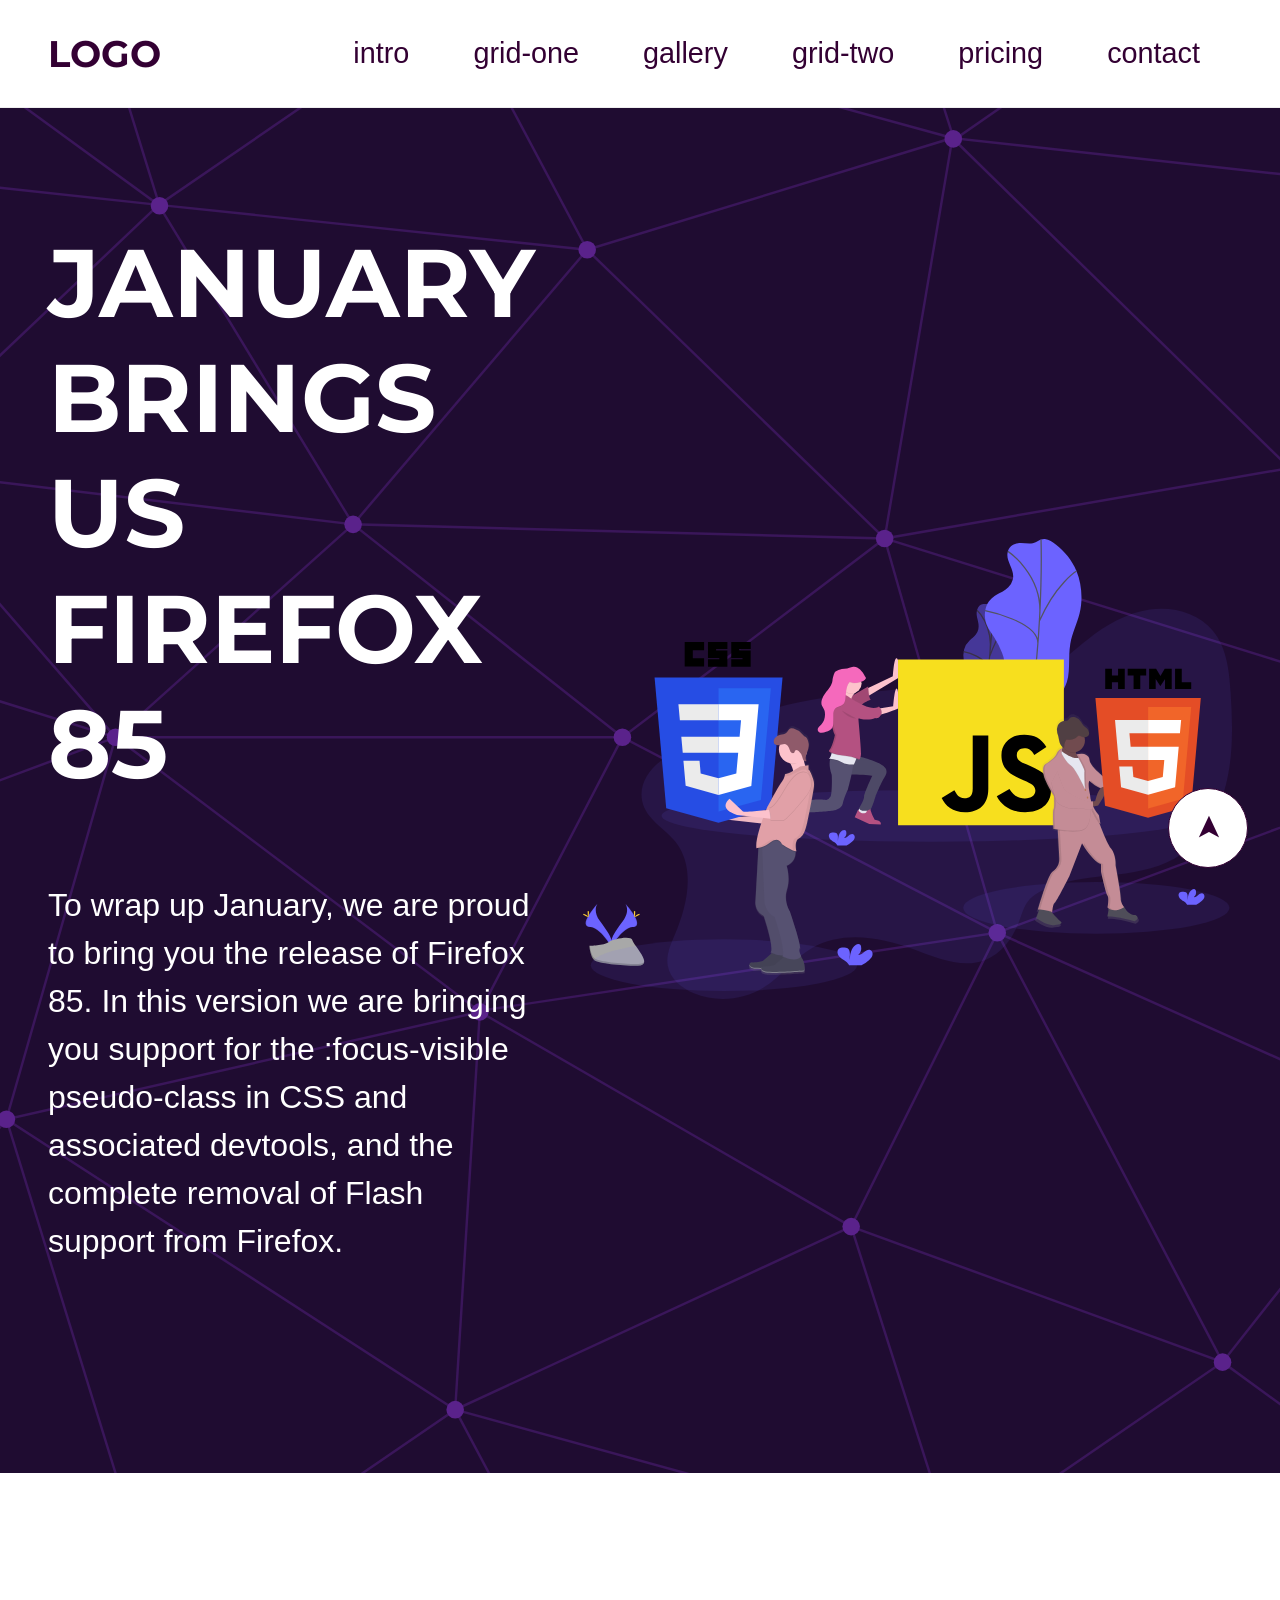
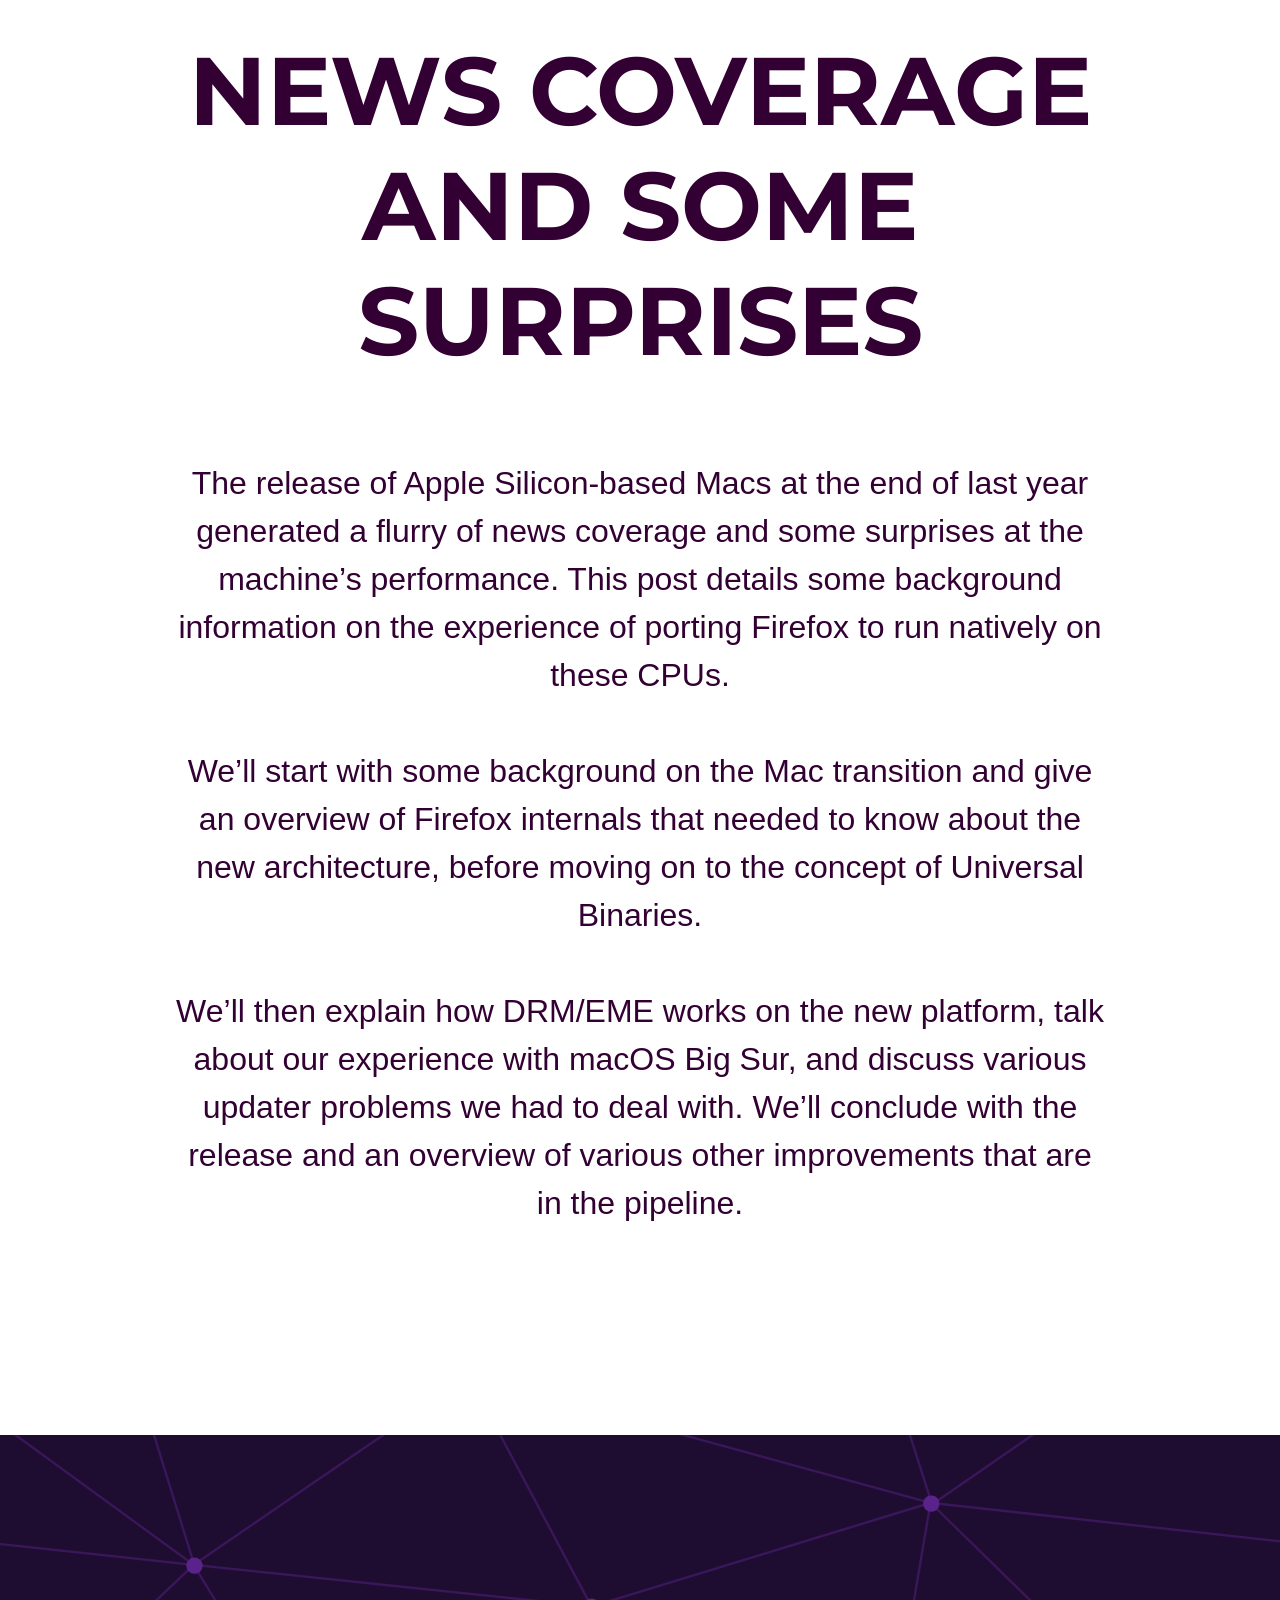
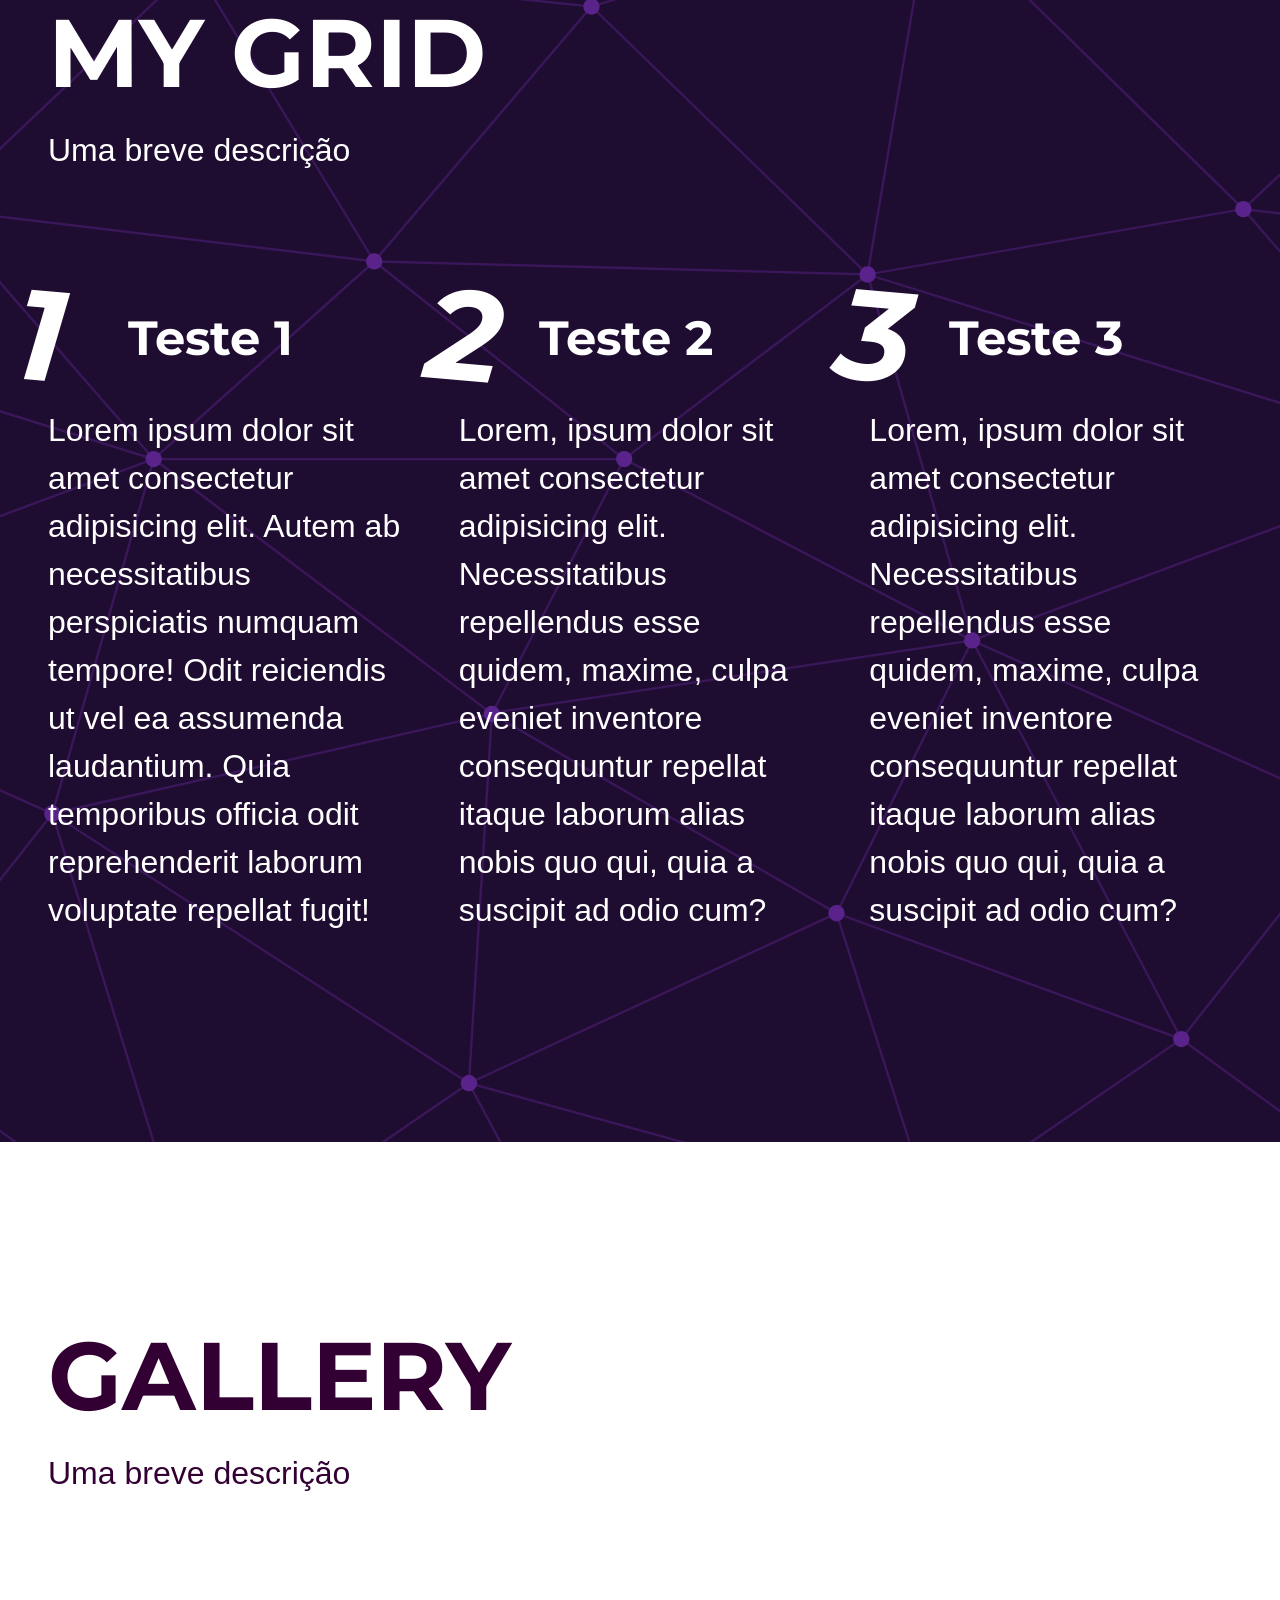
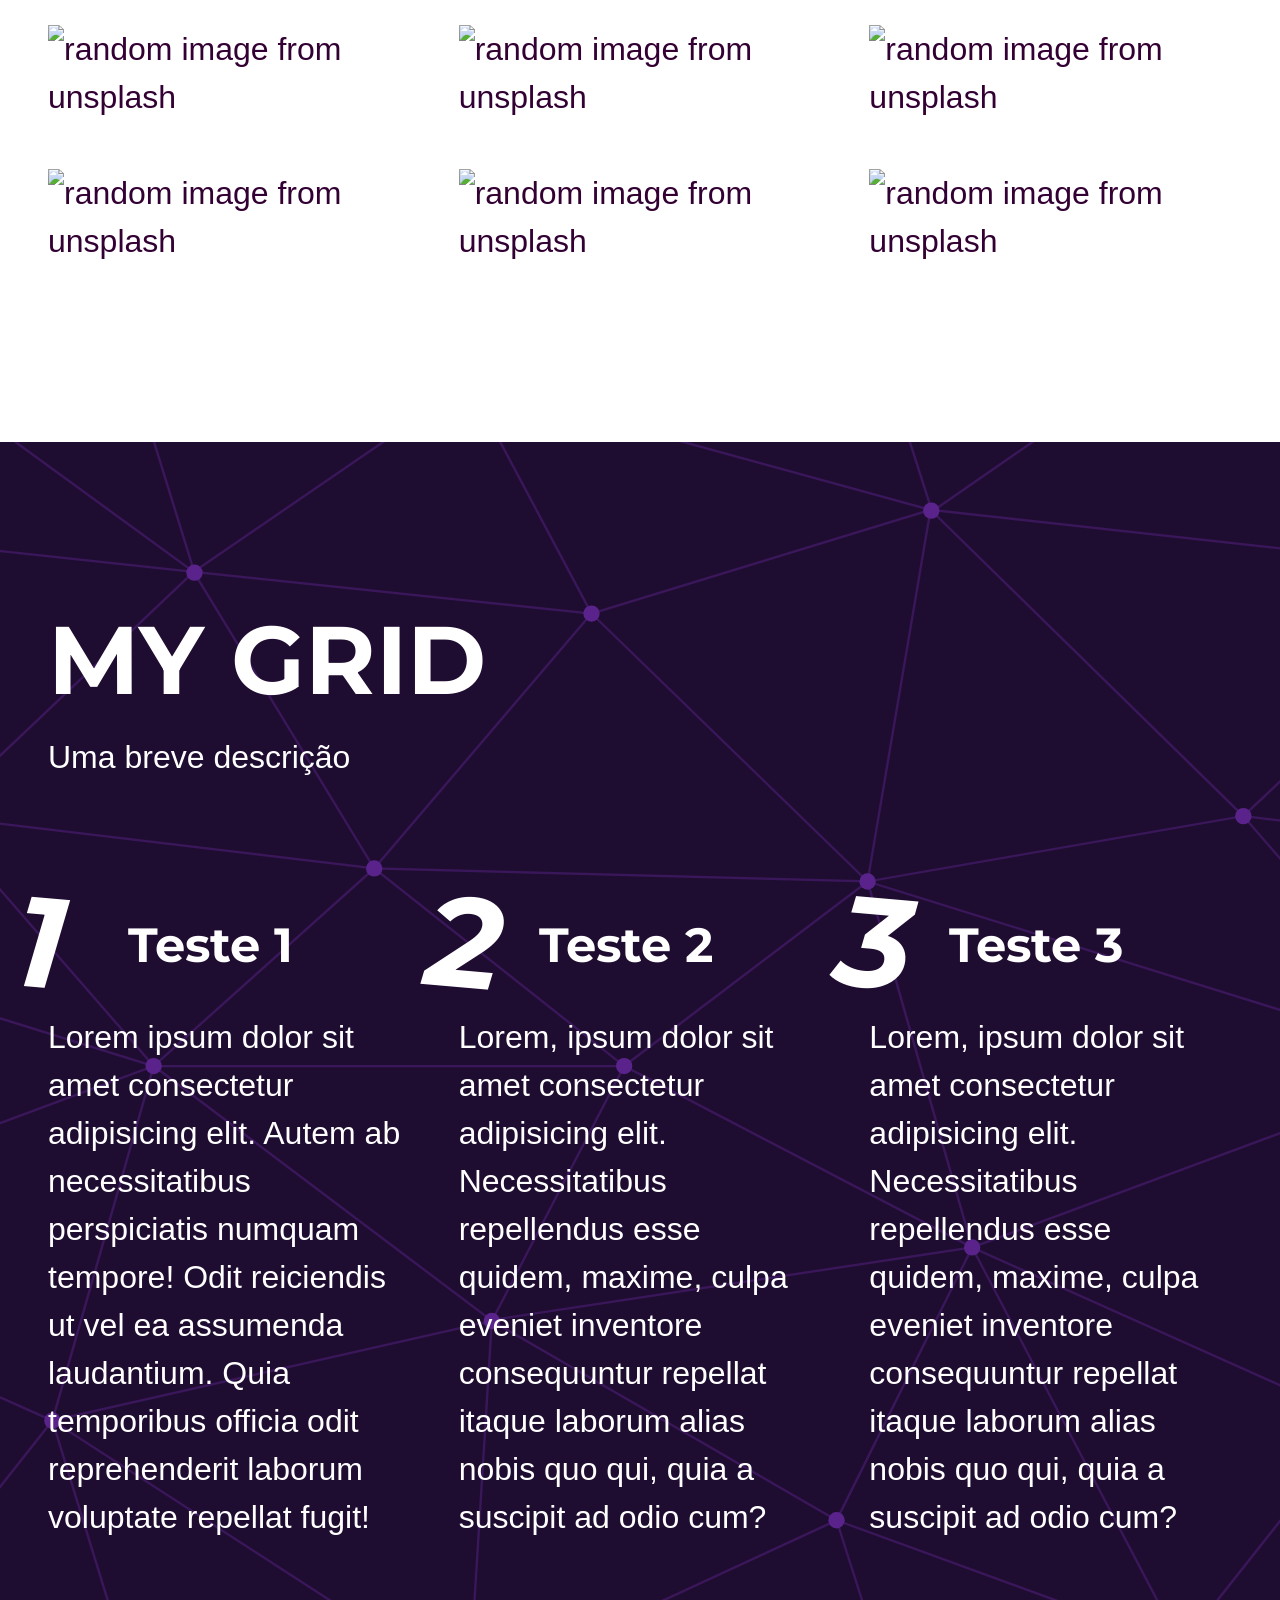
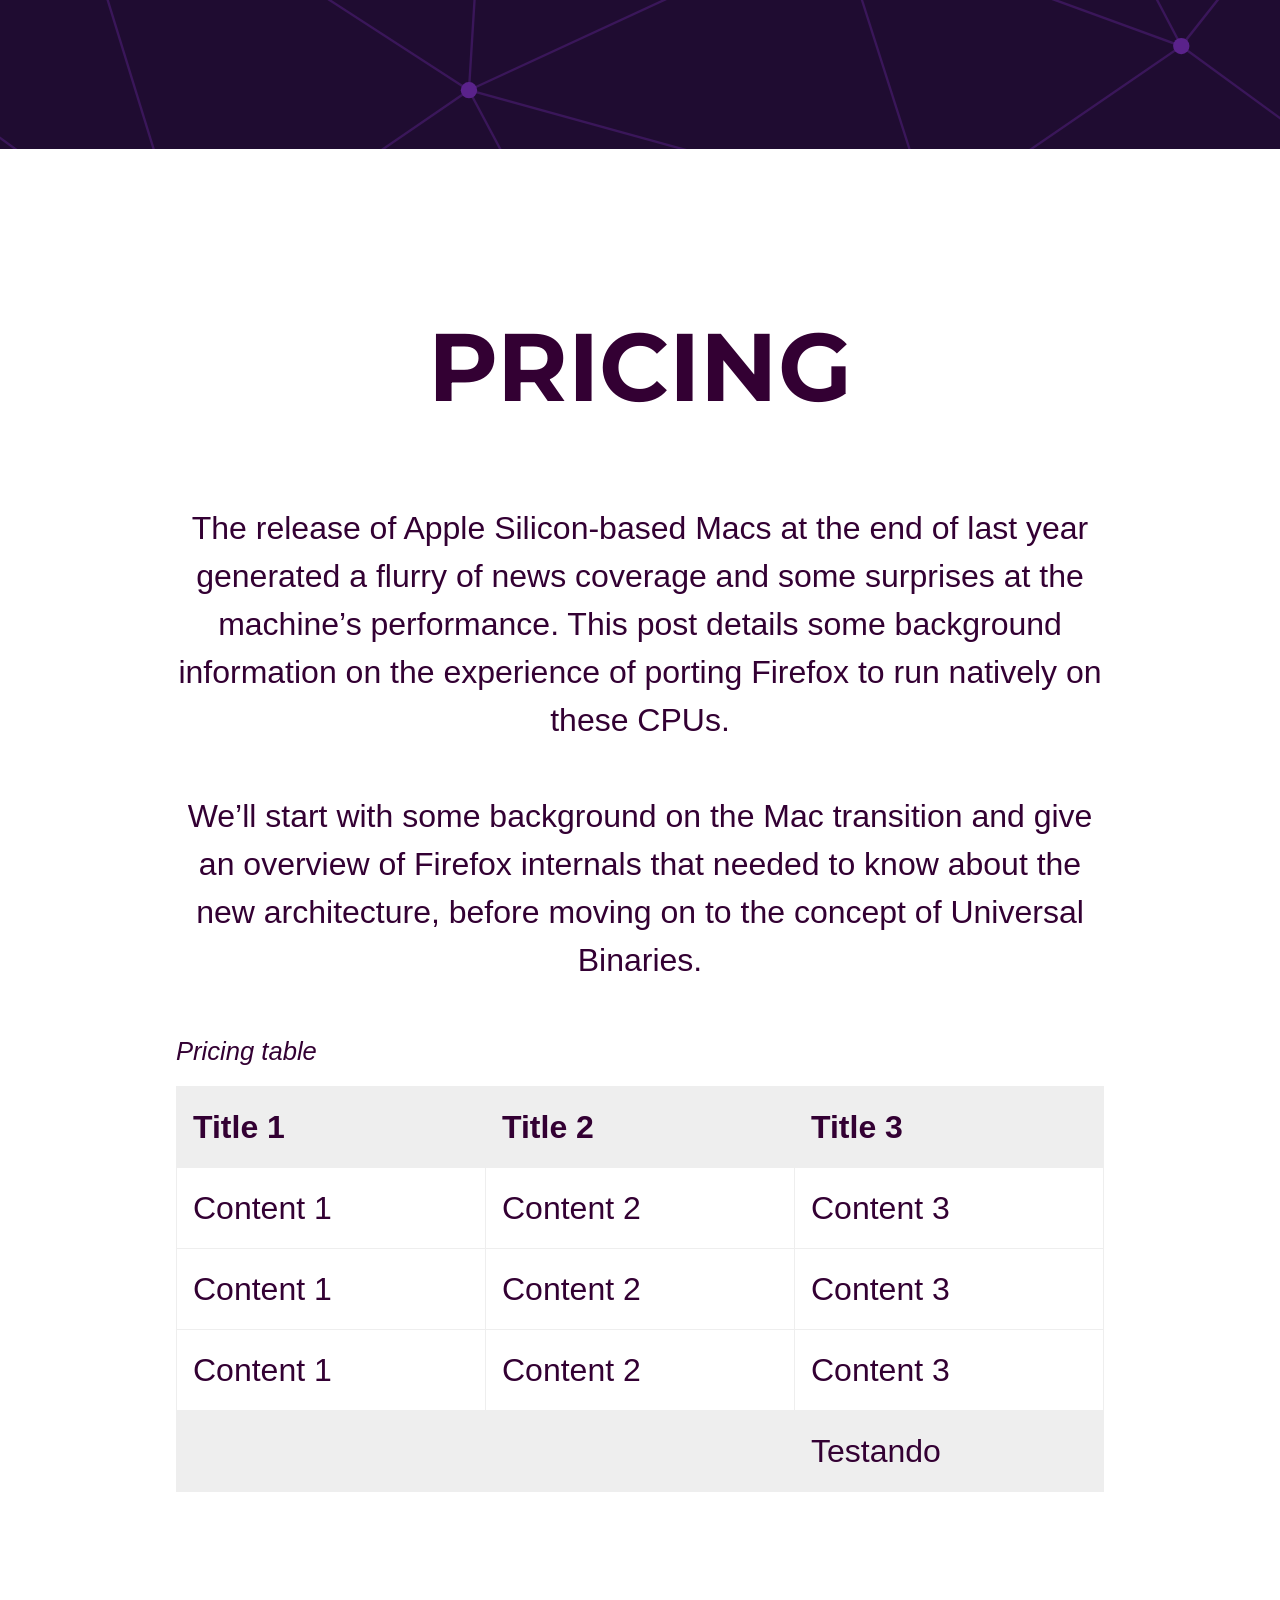
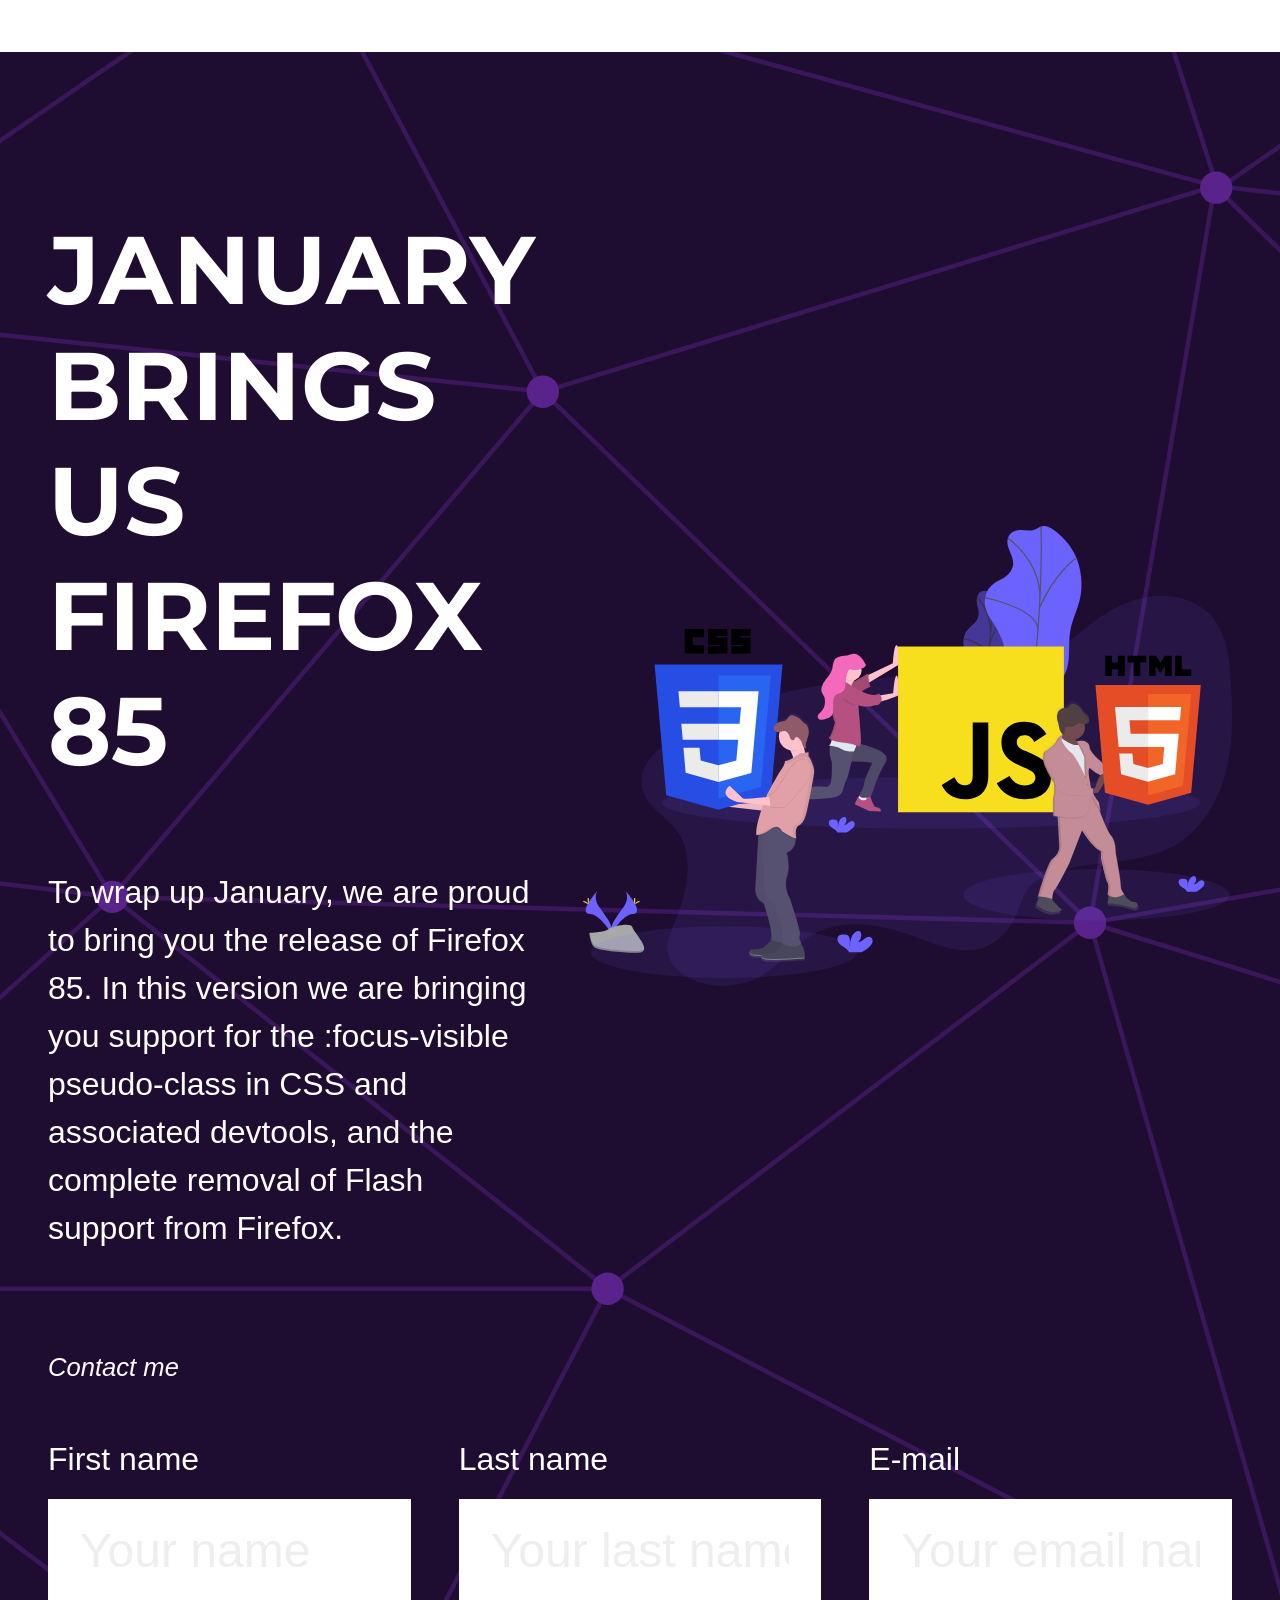
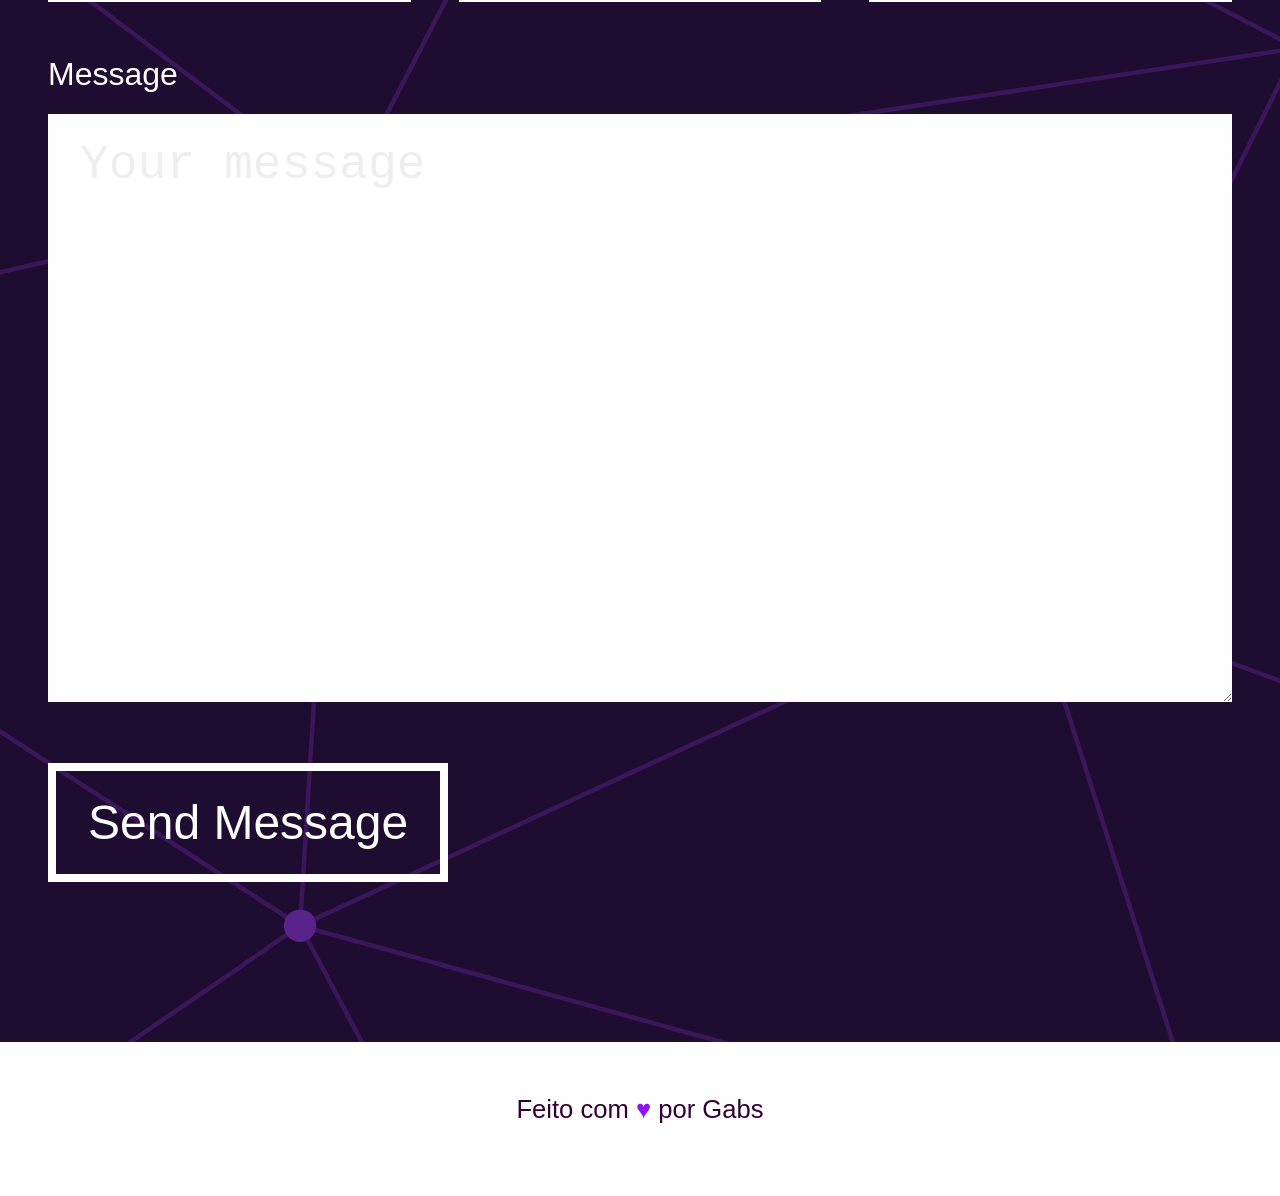
==== index.html @ 90cb5a92 "More one commit Teste para arrumar a organização" ====
<!DOCTYPE html>
<html lang="pt-BR">

<head>
    <meta charset="UTF-8">
    <meta name="viewport" content="width=device-width, initial-scale=1.0">
    <title>Landing Page</title>
    <link rel="preconnect" href="https://fonts.googleapis.com">
    <link rel="preconnect" href="https://fonts.gstatic.com" crossorigin>
    <link href="https://fonts.googleapis.com/css2?family=Montserrat:ital,wght@0,100;0,900;1,100;1,700&display=swap" rel="stylesheet">
    <link rel="stylesheet" href="./assets/css/variables.css">
    <link rel="stylesheet" href="./assets/css/elements.css">
    <link rel="stylesheet" href="./assets/css/classes.css">
    <link rel="stylesheet" href="./assets/css/menu.css">
    <link rel="stylesheet" href="./assets/css/style.css"> 
</head>

<body>

  <input id="close-menu" class="close-menu" type="checkbox" aria-label="Close menu" role="button">
  <label class="close-menu-label" for="close-menu" title="close menu"></label>
  <aside class="menu white-bg">
      <div class="main-content menu-content">
          <h1 onclick="getElementById('close-menu').checked = false">
              <a href="#home">LOGO</a>
          </h1>
          
          <nav>
              <ul onclick="getElementById('close-menu').checked = false">
                  <li><a href="#intro">intro</a></li>
                  <li><a href="#grid-one">grid-one</a></li>
                  <li><a href="#gallery">gallery</a></li>
                  <li><a href="#grid-two">grid-two</a></li>
                  <li><a href="#pricing">pricing</a></li>
                  <li><a href="#contact">contact</a></li>
              </ul>
          </nav>
      </div>
  </aside>

  <div class="menu-spacing"></div>

  <section id="home" class="intro main-bg section">
      <div class="main-content intro-content">
        <div class="intro-text-content">
          <h2>January brings us Firefox 85</h2>
          <p>To wrap up January, we are proud to bring you the release of Firefox 85. In this version we are bringing you
            support for the :focus-visible pseudo-class in CSS and associated devtools, and the complete removal of Flash
            support from Firefox.</p>
        </div>
        <div class="intro-img">
          <img src="assets/imgs/javascript.svg" alt="Logo de HTML, CSS e JS.">
        </div>
      </div>
    </section>
  

  <section id="intro" class="white-bg section">
    <div class="main-content top3-content">
      <h2>news coverage and some
        surprises</h2>
      <p>The release of Apple Silicon-based Macs at the end of last year generated a flurry of news coverage and some surprises at the machine’s performance. This post details some background information on the experience of porting Firefox to run natively on these CPUs.</p>
      <p>We’ll start with some background on the Mac transition and give an overview of Firefox internals that needed to know about the new architecture, before moving on to the concept of Universal Binaries.</p>
      <p>We’ll then explain how DRM/EME works on the new platform, talk about our experience with macOS Big Sur, and discuss various updater problems we had to deal with. We’ll conclude with the release and an overview of various other improvements that are in the pipeline.</p>
    </div>
  </section>

  <section id="grid-one" class="grid-one main-bg section">
      <div class="main-content grid-one-content">
        <h2 class="grid-main-heading">My Grid</h2>
        <p class="grid-description">Uma breve descrição</p>

        <div class="grid">
          <article>
            <h3>Teste 1</h3>
            <p>Lorem ipsum dolor sit amet consectetur adipisicing elit. Autem ab necessitatibus perspiciatis numquam tempore! Odit reiciendis ut vel ea assumenda laudantium. Quia temporibus officia odit reprehenderit laborum voluptate repellat fugit!</p>
          </article>
          <article>
            <h3>Teste 2</h3>
            <p>Lorem, ipsum dolor sit amet consectetur adipisicing elit. Necessitatibus repellendus esse quidem, maxime, culpa eveniet inventore consequuntur repellat itaque laborum alias nobis quo qui, quia a suscipit ad odio cum?</p>
          </article>
          <article>
            <h3>Teste 3</h3>
            <p>Lorem, ipsum dolor sit amet consectetur adipisicing elit. Necessitatibus repellendus esse quidem, maxime, culpa eveniet inventore consequuntur repellat itaque laborum alias nobis quo qui, quia a suscipit ad odio cum?</p>
          </article>
      </div>
    </div>
  </section>

  <section id="gallery" class="grid-one white-bg section">
    <div class="main-content grid-one-content">
      <h2 class="grid-main-heading">Gallery</h2>
      <p class="grid-description">Uma breve descrição</p>

      <div class="grid">
        <div class="gallery-img">
          <img src="https://picsum.photos/360/360?r=1" alt="random image from unsplash">
        </div>
        <div class="gallery-img">
          <img src="https://picsum.photos/360/360?r=2" alt="random image from unsplash">
        </div>
        <div class="gallery-img">
          <img src="https://picsum.photos/360/360?r=3" alt="random image from unsplash">
        </div>
        <div class="gallery-img">
          <img src="https://picsum.photos/360/360?r=4" alt="random image from unsplash">
        </div>
        <div class="gallery-img">
          <img src="https://picsum.photos/360/360?r=5" alt="random image from unsplash">
        </div>
        <div class="gallery-img">
          <img src="https://picsum.photos/360/360?r=6" alt="random image from unsplash">
        </div>
      </div>
    </div>
  </section>

  <section id="grid-two" class="grid-one main-bg section">
    <div class="main-content grid-one-content">
      <h2 class="grid-main-heading">My Grid</h2>
      <p class="grid-description">Uma breve descrição</p>

      <div class="grid">
        <article>
          <h3>Teste 1</h3>
          <p>Lorem ipsum dolor sit amet consectetur adipisicing elit. Autem ab necessitatibus perspiciatis numquam tempore! Odit reiciendis ut vel ea assumenda laudantium. Quia temporibus officia odit reprehenderit laborum voluptate repellat fugit!</p>
        </article>
        <article>
          <h3>Teste 2</h3>
          <p>Lorem, ipsum dolor sit amet consectetur adipisicing elit. Necessitatibus repellendus esse quidem, maxime, culpa eveniet inventore consequuntur repellat itaque laborum alias nobis quo qui, quia a suscipit ad odio cum?</p>
        </article>
        <article>
          <h3>Teste 3</h3>
          <p>Lorem, ipsum dolor sit amet consectetur adipisicing elit. Necessitatibus repellendus esse quidem, maxime, culpa eveniet inventore consequuntur repellat itaque laborum alias nobis quo qui, quia a suscipit ad odio cum?</p>
        </article>
      </div>
    </div>
  </section>

  <section id="pricing" class="white-bg section">
    <div class="main-content top3-content">
      <h2>Pricing</h2>
      <p>The release of Apple Silicon-based Macs at the end of last year generated a flurry of news coverage and some surprises at the machine’s performance. This post details some background information on the experience of porting Firefox to run natively on these CPUs.</p>
      <p>We’ll start with some background on the Mac transition and give an overview of Firefox internals that needed to know about the new architecture, before moving on to the concept of Universal Binaries.</p>

      <table class="responsive-table">
        <caption>Pricing table</caption>

        <thead>
          <th>Title 1</th>
          <th>Title 2</th>
          <th>Title 3</th>
        </thead>

        <tbody>
          <tr>
            <td>Content 1</td>
            <td>Content 2</td>
            <td>Content 3</td>
          </tr>
          <tr>
            <td>Content 1</td>
            <td>Content 2</td>
            <td>Content 3</td>
          </tr>
          <tr>
            <td>Content 1</td>
            <td>Content 2</td>
            <td>Content 3</td>
          </tr>
        </tbody>

        <tfoot>
          <tr>
            <td></td>
            <td></td>
            <td>Testando</td>
          </tr>
        </tfoot>
      </table>
    </div>
  </section>

  <section id="contact" class="intro main-bg section">
    <div class="main-content intro-content">
      <div class="intro-text-content">
        <h2>January brings us Firefox 85</h2>
        <p>To wrap up January, we are proud to bring you the release of Firefox 85. In this version we are bringing you
          support for the :focus-visible pseudo-class in CSS and associated devtools, and the complete removal of Flash
          support from Firefox.</p>
      </div>
      <div class="intro-img">
        <img src="assets/imgs/javascript.svg" alt="Logo de HTML, CSS e JS.">
      </div>

      <div class="contact-form">
        <fieldset class="form-grid">
          <legend>Contact me</legend>

          <div class="form-group">
            <label for="first-name">First name</label>
            <input type="text" name="first-name" id="first-name" placeholder="Your name">
          </div>

          <div class="form-group">
            <label for="last-name">Last name</label>
            <input type="text" name="last-name" id="last-name" placeholder="Your last name">
          </div>

          <div class="form-group">
            <label for="email">E-mail</label>
            <input type="email" name="email" id="email" placeholder="Your email name">
          </div>

          <div class="form-group full-width">
            <label for="message">Message</label>
            <textarea name="message" id="message" cols="30" rows="10" placeholder="Your message"></textarea>
          </div>

          <div class="form-group full-width">
            <button type="submit">Send Message</button>
          </div>

        </fieldset>
      </div>
    </div>
  </section>

  <footer id="footer" class="footer white-bg">
    <p><a rel="nofollow" target="_blank" href="https://github.com/GabsDsgn/Projeto-Landing-Page-UCB-Udemy"> Feito com <span class="heart">♥</span> por Gabs</a></p>
  </footer>

  <a class="back-to-top" href="#">➤</a>

</body>

</html>
---- assets/css/variables.css ----
:root {
    --primary-color: #330033;
    --secondary-color: #8c14fc;
    --white-color: #FFF;
    --light-gray-color: #eeeeee;
    --gap: 3rem;
}
---- assets/css/elements.css ----
* {
    margin: 0;
    padding: 0;
    box-sizing: border-box;
}

html {
    font-size: 62,5%;
    scroll-behavior: smooth;
}

body {
    font-family: 'Open Sans', sans-serif;
    font-size: 2rem;
    color: var(--primary-color);
    line-height: 1.5;
}

h1, h2, h3, h4, h5, h6 {
    font-family: 'Montserrat', sans-serif;
}

h1 {
    font-size: 6rem;
    text-transform: uppercase;
}

h2 {
    font-size: 6rem;
    margin-bottom: 5rem;
    text-transform: uppercase;
    line-height: 1.2;
}

h3 {
    font-size: 5rem;
}

h4 {
    font-size: 4.5rem;
}

h5 {
    font-size: 4rem;
}

h6 {
    font-size: 3.5rem;
}

a {
    text-decoration: none;
}

p {
    margin-bottom: 3rem;
}

.responsive-table {
    overflow: hidden;
    overflow-x: auto;
}

table {
    min-width: 360px;
    width: 100%;
    border-collapse: collapse;
}

table caption {
    font-style: italic;
    font-size: 1.6rem;
    text-align: left;
    margin-bottom: 1rem;
}

table td, table th {
    white-space: nowrap;
    padding: 1rem;
    text-align: left;
    border: 0.1rem solid var(--light-gray-color);
}

tfoot td, table th {
    background: var(--light-gray-color);
}
---- assets/css/classes.css ----
.main-bg {
    background-image: url('../imgs/main-bg.svg');
    background-size: cover;
    background-position: center center;
    color: var(--white-color);
}

.white-bg {
    background-color: var(--white-color);
    color: var(--primary-color);
}

.main-content {
    max-width: 120rem;
    margin: 0 auto;
    padding: 10rem var(--gap);
}

.section {
    min-height: 100vh;
}

.menu-spacing {
    height: 65px;
}

body .full-width {
    width: 100%;
    flex: 1 1 100%;
}
---- assets/css/menu.css ----
.menu {
    position: fixed;
    top: 0;
    left: 0;
    right: 0;
    width: 100%;
    z-index: 1;
    border-bottom: 0.1rem solid var(--light-gray-color);
}

.menu-content {
    display: flex;
    justify-content: space-between;
    align-items: center;
    padding-top: 0;
    padding-bottom: 0;
}

.menu h1 {
    font-size: 2.3rem;
    color: var(--primary-color);
}

.menu h1 a {
    color: inherit;
}

.menu ul {
    list-style: none;
    display: flex;
}

.menu ul li a {
    display: block;
    padding: 2rem;
    font-size: 1.8rem;
    color: var(--primary-color);
    position: relative;
}

.menu ul li a::after {
    content: '';
    position: absolute;
    bottom: 1rem;
    left: 50%;
    width: 0;
    height: 0.2rem;
    background: var(--secondary-color);
    transition: all 300ms ease-in-out;
}

.menu ul li a:hover::after {
    width: 50%;
    left: 25%;
}
---- assets/css/style.css ----
.intro-content {
  position: relative;
  /* top: -8rem; */
  display: grid;
  grid-template-columns: 1fr 1.5fr;
  gap: var(--gap);
  min-height: 100vh;
}

.intro-text-content, .intro-img {
  display: flex;
  flex-flow: column wrap;
  justify-content: center;
}

.intro-img img,
.intro-img svg {
  max-width: 100%;
  height: auto;
}

.top3-content {
  max-width: 64rem;
  display: flex;
  /* flex-flow: column wrap; */
  flex-direction: column;
  flex-wrap: nowrap;
  justify-content: center;
  min-height: 100vh;
  text-align: center;
}

.grid-one-content {
  display: flex;
  flex-flow: column wrap;
  justify-content: center;
  min-height: 100vh;
}

.grid-main-heading {
  margin-bottom: 1rem;
}

.grid-description {
  padding-bottom: 5rem;
}

.grid {
  display: grid;
  grid-template-columns: repeat(3, 1fr);
  gap: var(--gap);
  counter-reset: grid-counter;
}

.grid h3 {
  font-size: 3rem;
  position: relative;
  padding-left: 5rem;
  padding-bottom: 2rem;
}

.grid h3::before {
  counter-increment: grid-counter;
  content: counter(grid-counter);
  position: absolute;
  font-size: 8rem;
  font-style: italic;
  top: -4rem;
  left: -2rem;
  transform: rotate(5deg);
}

.gallery-img {
  width: 100%;
  max-width: 36rem;
  max-height: 36rem;
  overflow: hidden;
}

.gallery-img img {
  transition: all 300ms ease-in-out;
}

.gallery-img img:hover{
  transform: translate(-3%, 3%) scale(1.2) rotate(5deg);
}

.contact-form {
  grid-column: span 2;
}

.contact-form .form-grid {
  border: none;
  display: flex;
  flex-direction: row;
  flex-wrap: wrap;
  gap: var(--gap);
}

.form-grid legend {
  font-style: italic;
  font-size: 1.6rem;
  margin-bottom: 3rem;
}

.form-group {
  flex: 1 1 320px;
}

.form-group label {
  display: block;
  margin-bottom: 1rem;
}

.form-group input,
.form-group textarea {
  border: none;
  background: var(--white-color);
  padding: 1.5rem 2rem;
  width: 100%;
  font-size: 3rem;
  outline: none;
}

.form-group input:focus,
.form-group textarea:focus {
  box-shadow: 0px 0px 10px 2px var(--secondary-color);
}

.form-group button {
  border: 0.5rem solid var(--white-color);
  background: none;
  color: var(--white-color);
  padding: 1.5rem 2rem;
  font-size: 3rem;
  cursor: pointer;
  transition: all 300ms ease-in-out;
}

.form-group button:hover {
  background-color: var(--white-color);
  color: var(--primary-color);
}

.form-group ::placeholder{
  color: var(--light-gray-color);
}

.footer {
  text-align: center;
  font-size: 1.6rem;
}

.footer a {
  color: var(--primary-color);
}

.heart {
  color: var(--secondary-color);
}

.footer p {
  margin: 0;
  padding: 3rem;
}

.close-menu {
display: none;
}

.back-to-top {
  position: fixed;
  bottom: 2rem;
  right: 2rem;
  background: var(--white-color);
  width: 5rem;
  height: 5rem;
  display: flex;
  justify-content: center;
  align-items: center;
  border-radius: 50%;
  color: var(--primary-color);
  transform: rotate(-90deg);
  border: 0.1rem solid var(--primary-color);
}

@media (max-width: 800px) {
  .intro-content, .grid {
    grid-template-columns: 1fr;
  }

  .gallery-img {
    width: 100%;
    max-width: 100%;
    max-height: 100%;
  }

  .gallery-img img {
    width: 100%;
  }

  .grid-one-content {
    display: block;
  }

  .menu {
    bottom: 0;
    text-align: center;
  }

  .menu-content, .menu-content ul {
    flex-direction: column;
    justify-content: center;
  }

  .menu-content {
    height: 100vh;
  }

  .menu {
    display: none;
  }

  .close-menu-label::after {
    content: '≡';
    position: fixed;
    z-index: 2;
    top: 2rem;
    right: 2rem;
    background: var(--primary-color);
    color: var(--white-color);
    font-size: 3rem;
    line-height: 3rem;
    width: 3rem;
    height: 3rem;
    text-align: center;
    padding: 0.5rem;
    cursor: pointer;
  }
  /* × */
  .close-menu:checked~.menu {
    display: block;
  }
  .close-menu:checked~.close-menu-label::after {
    content: '×';
  }

  .menu-spacing {
    display: none;
  }
}
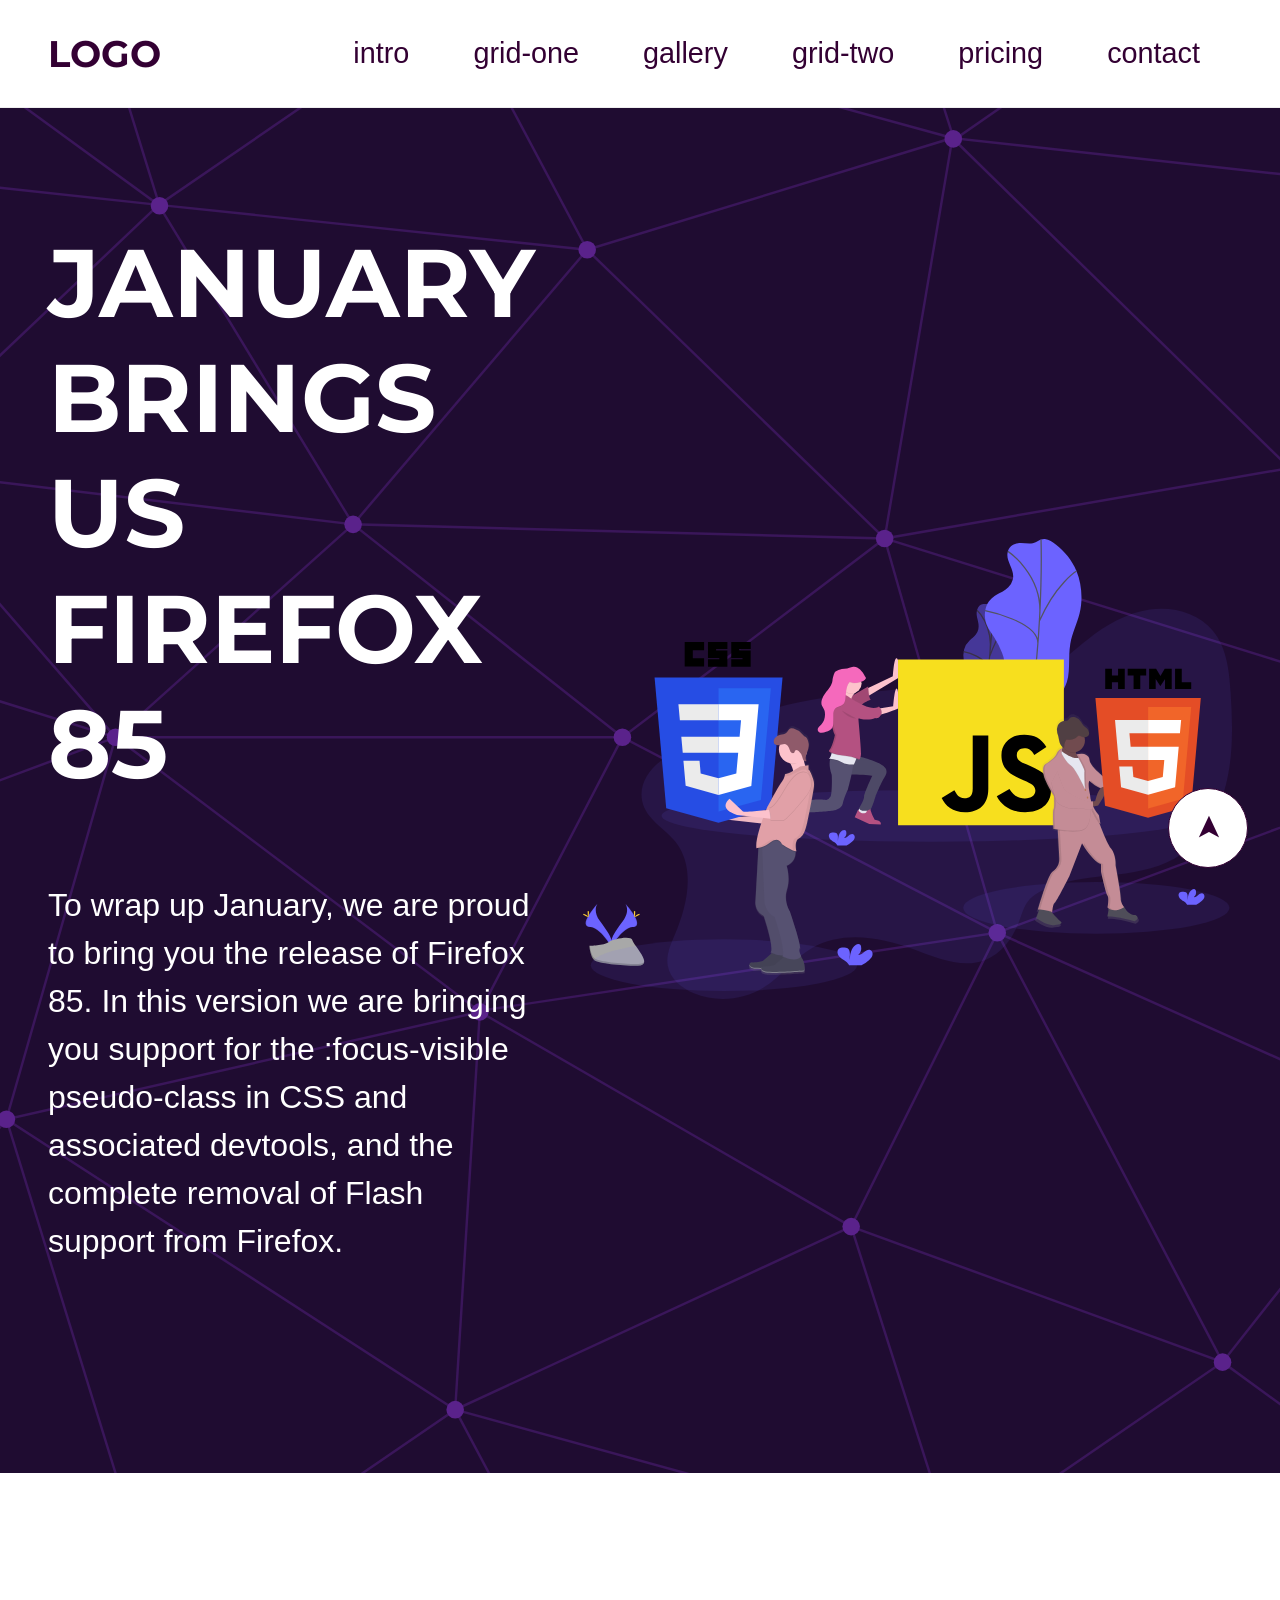
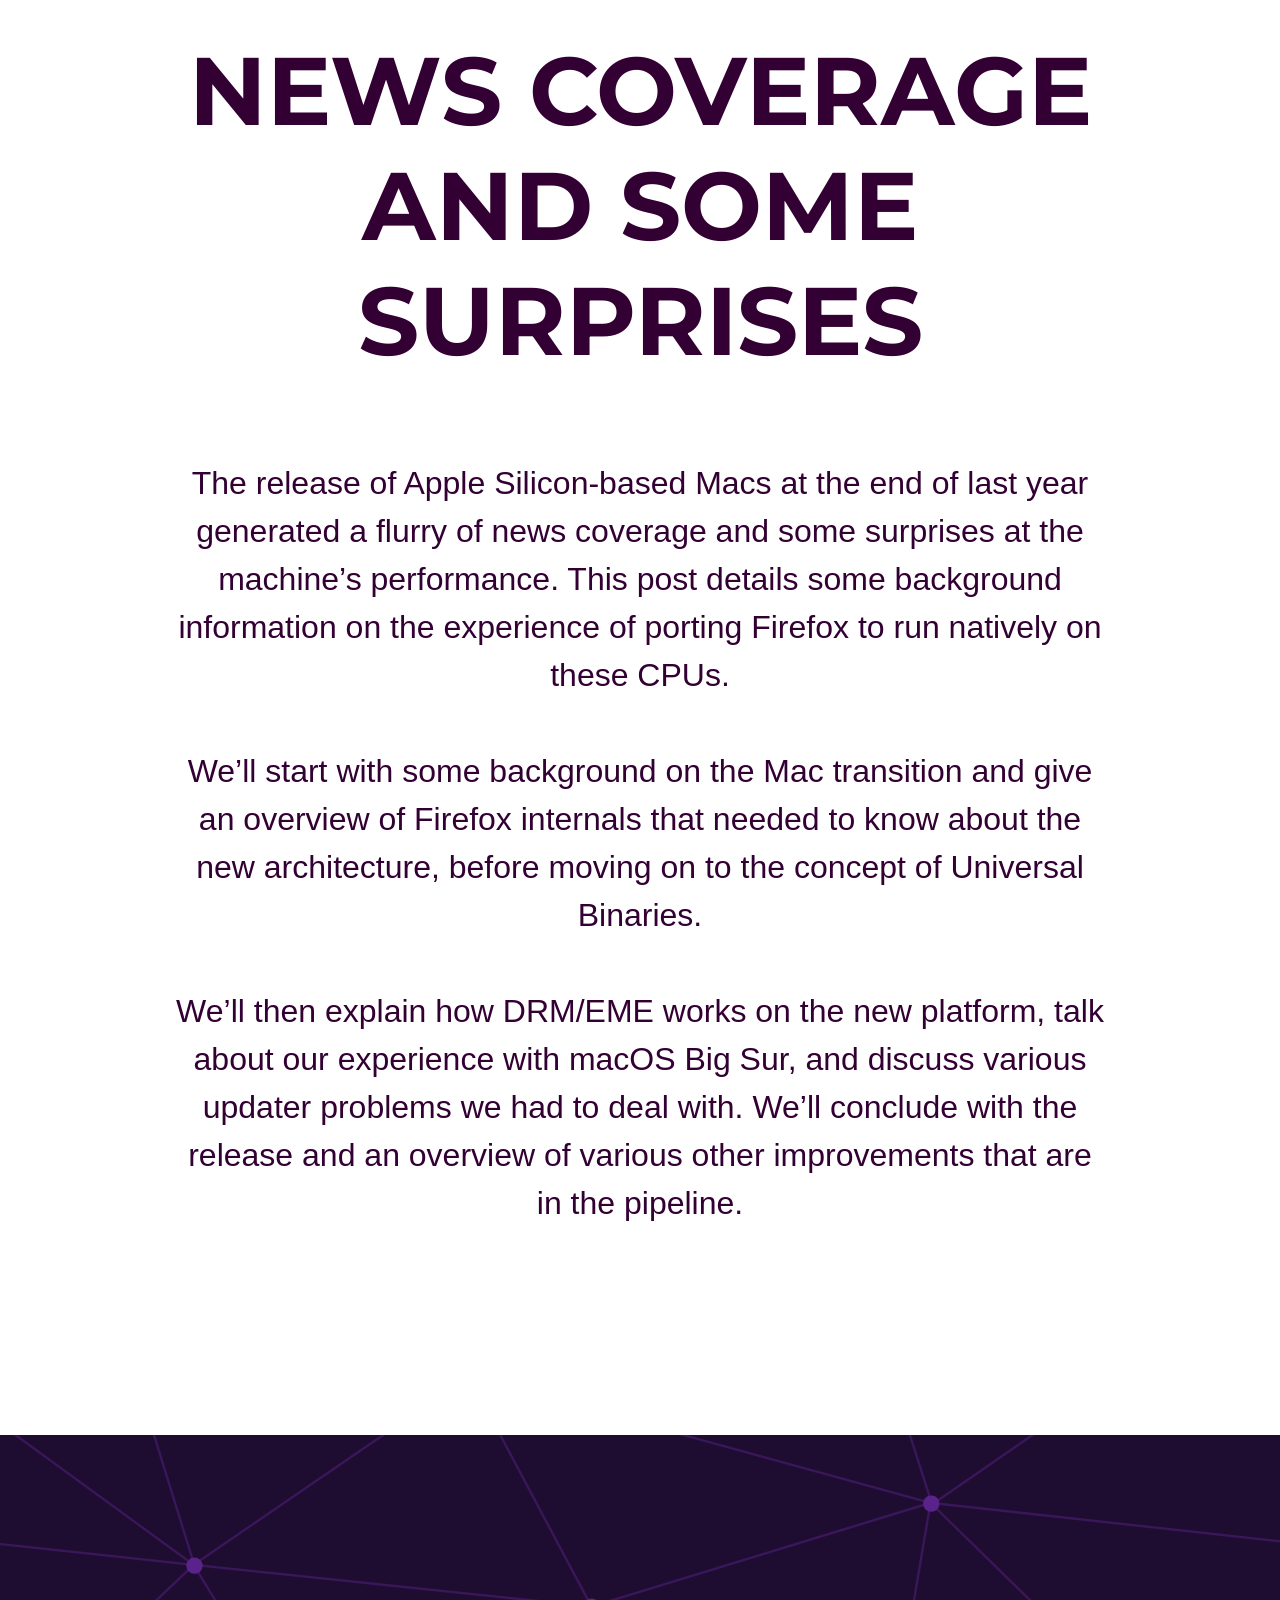
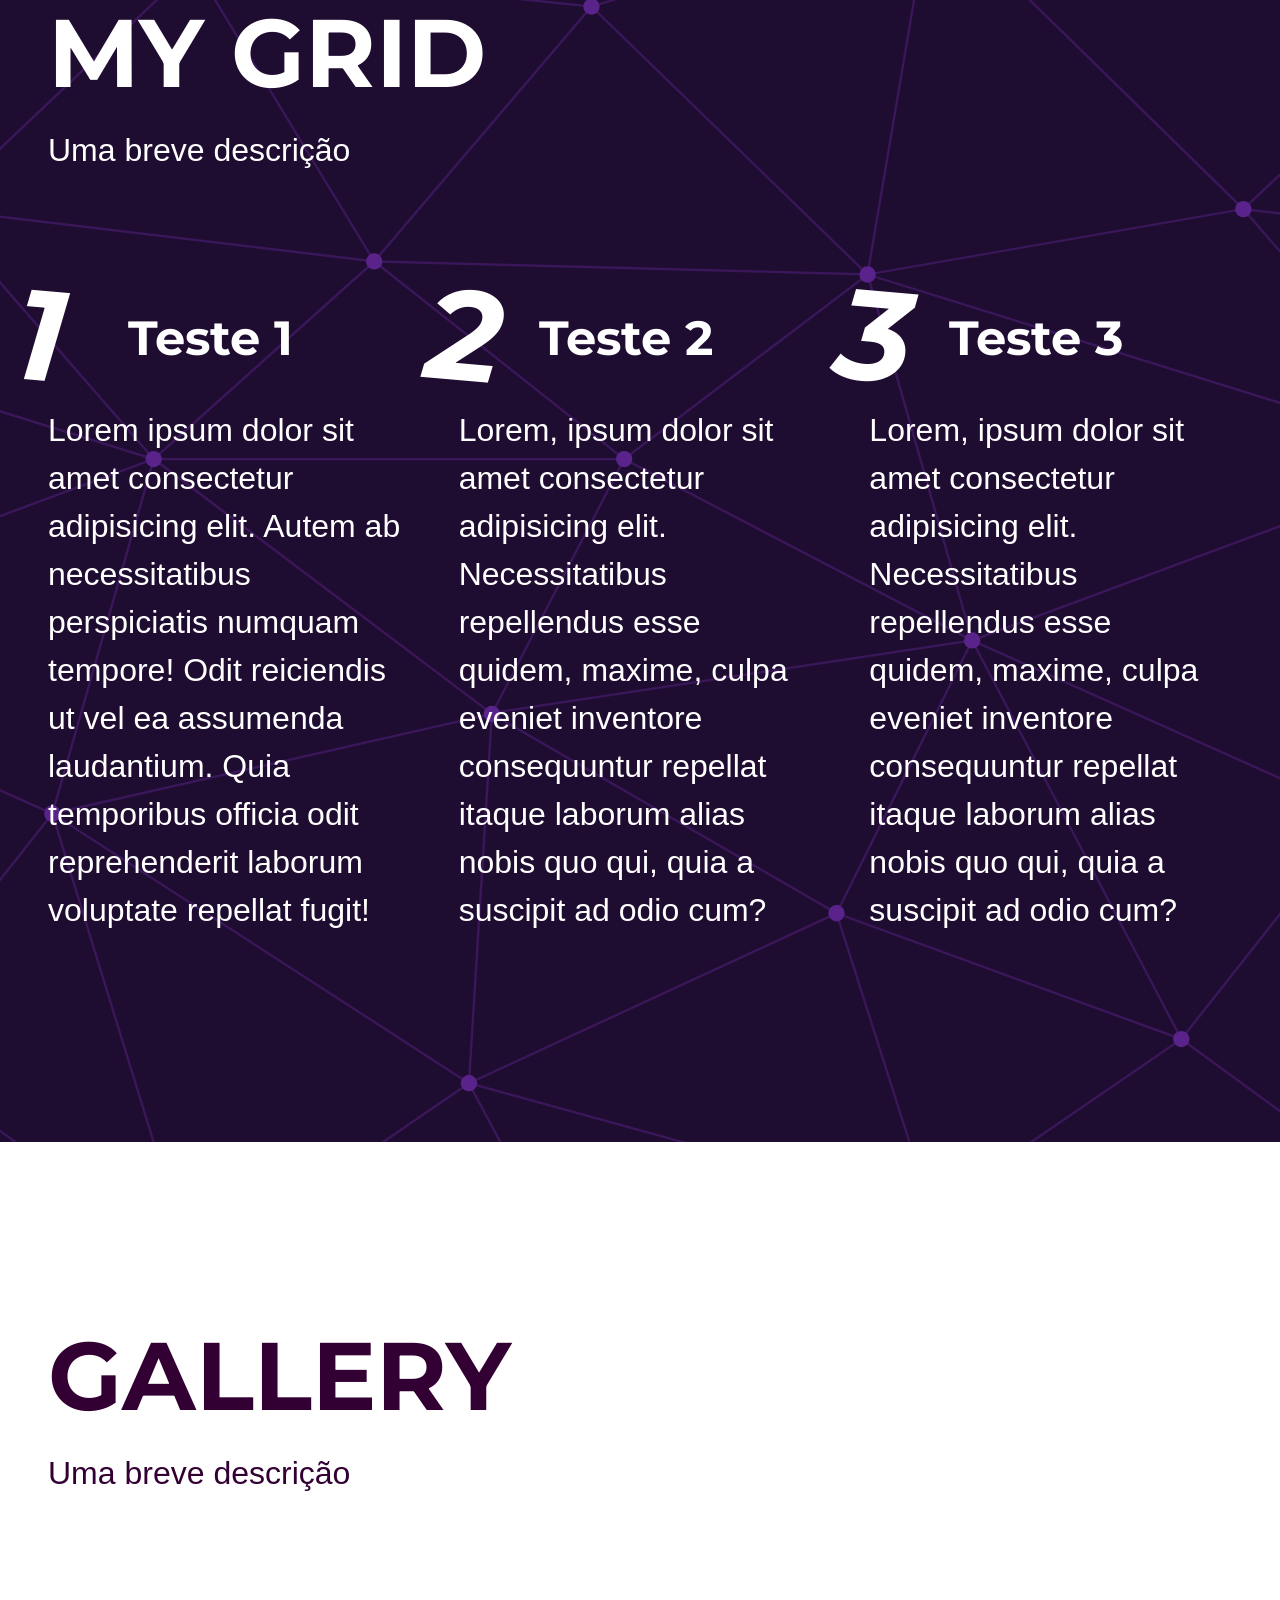
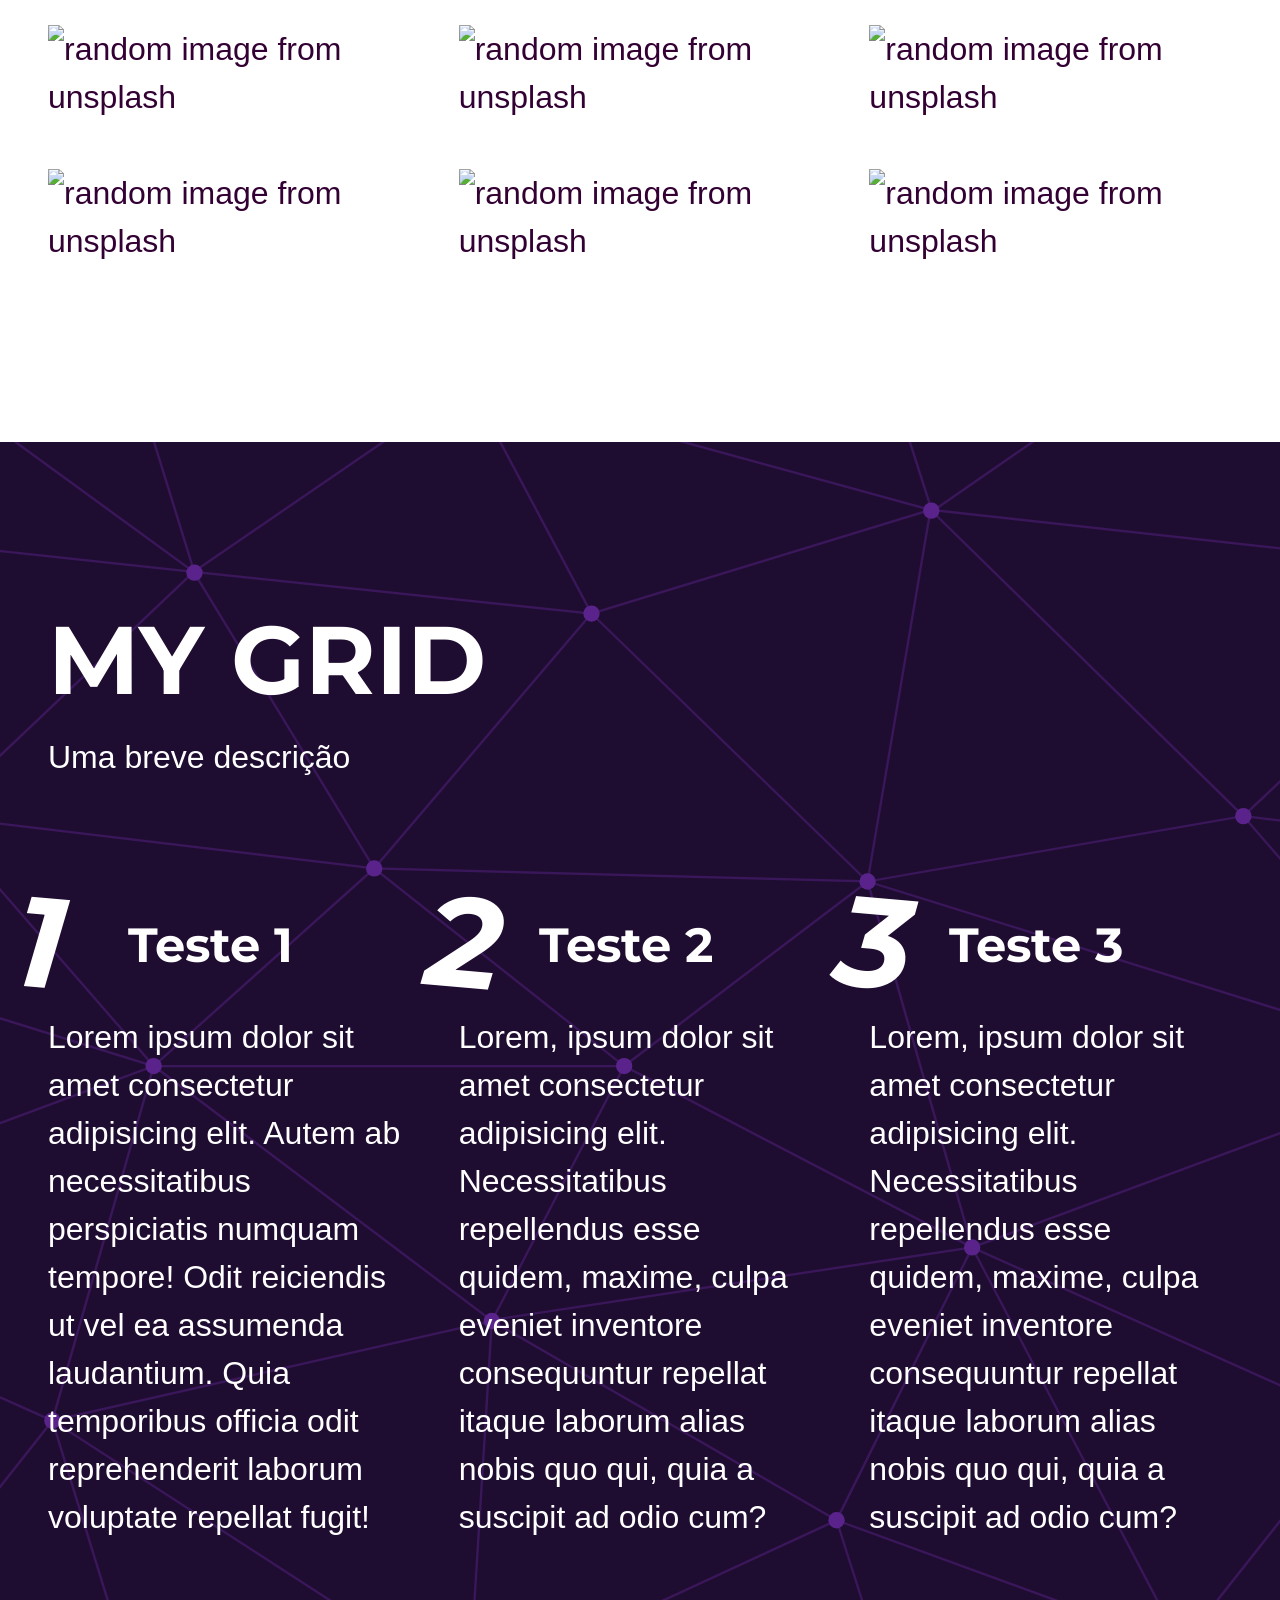
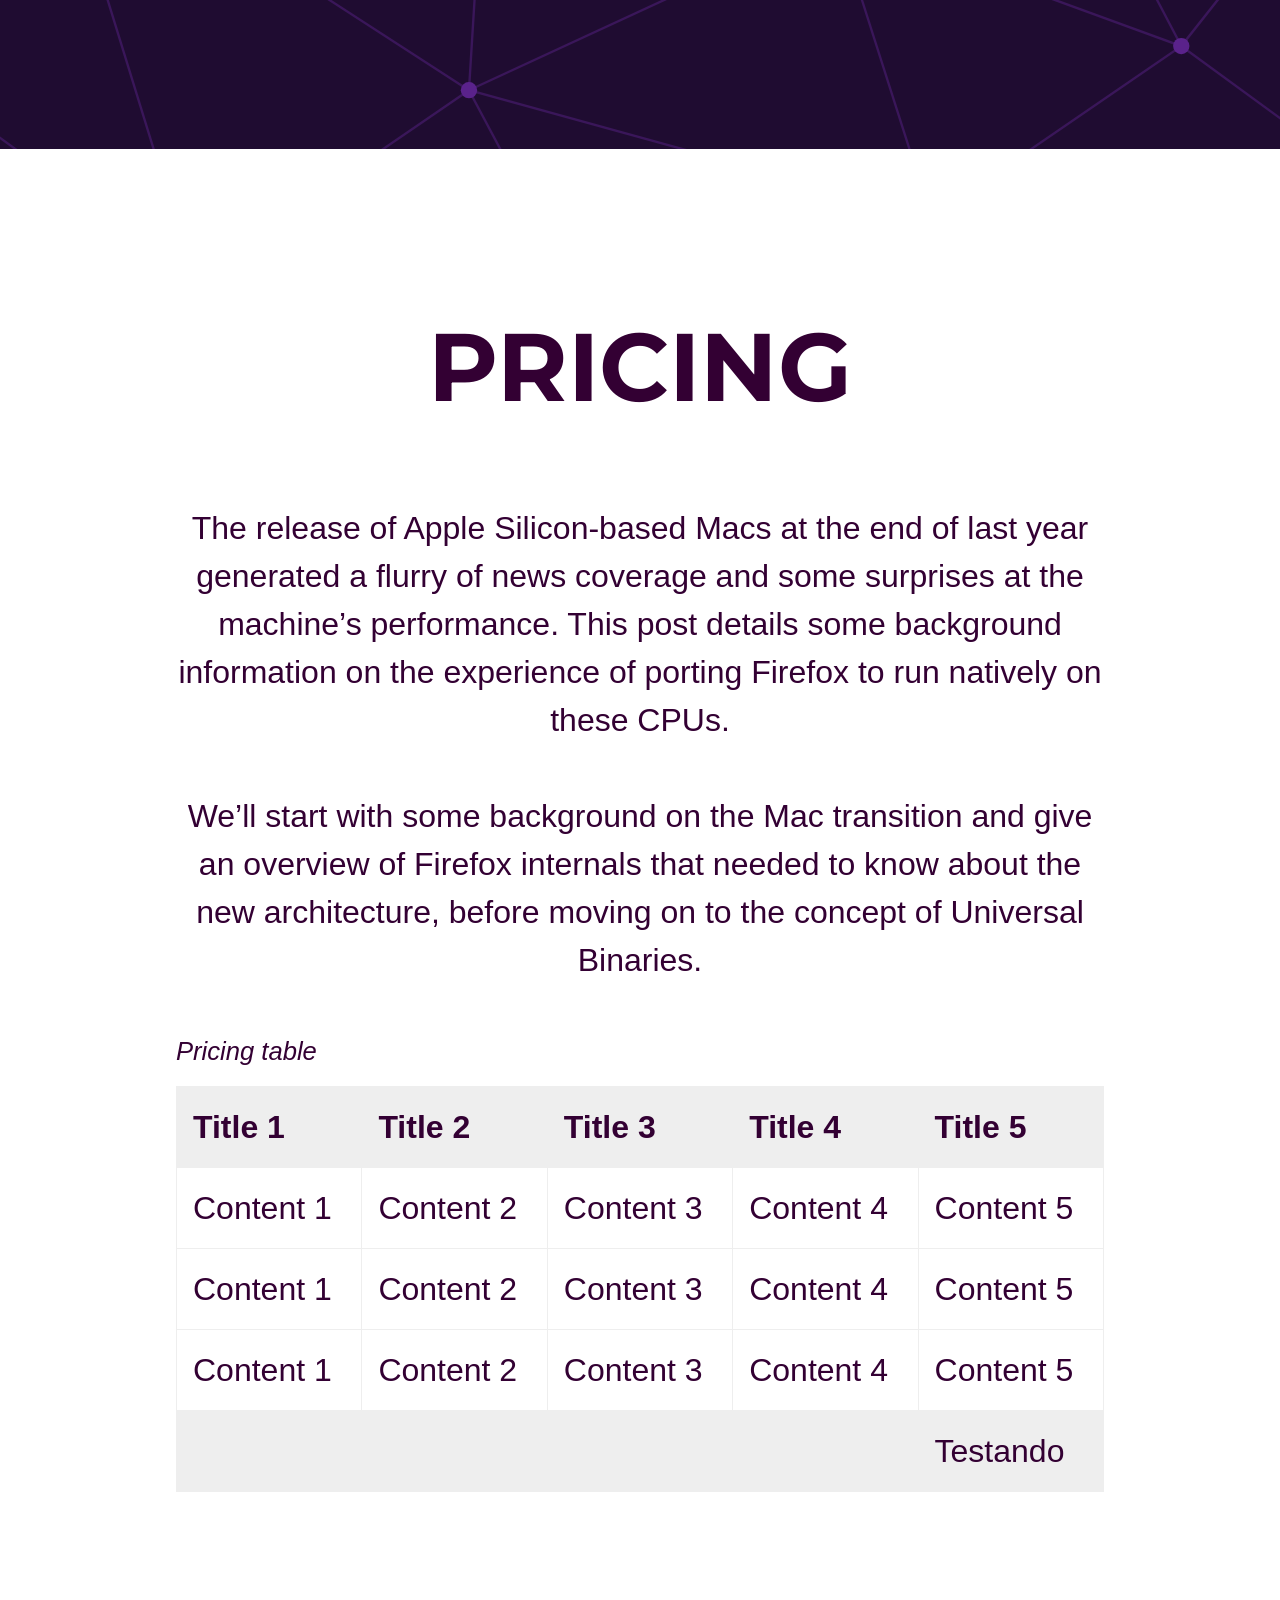
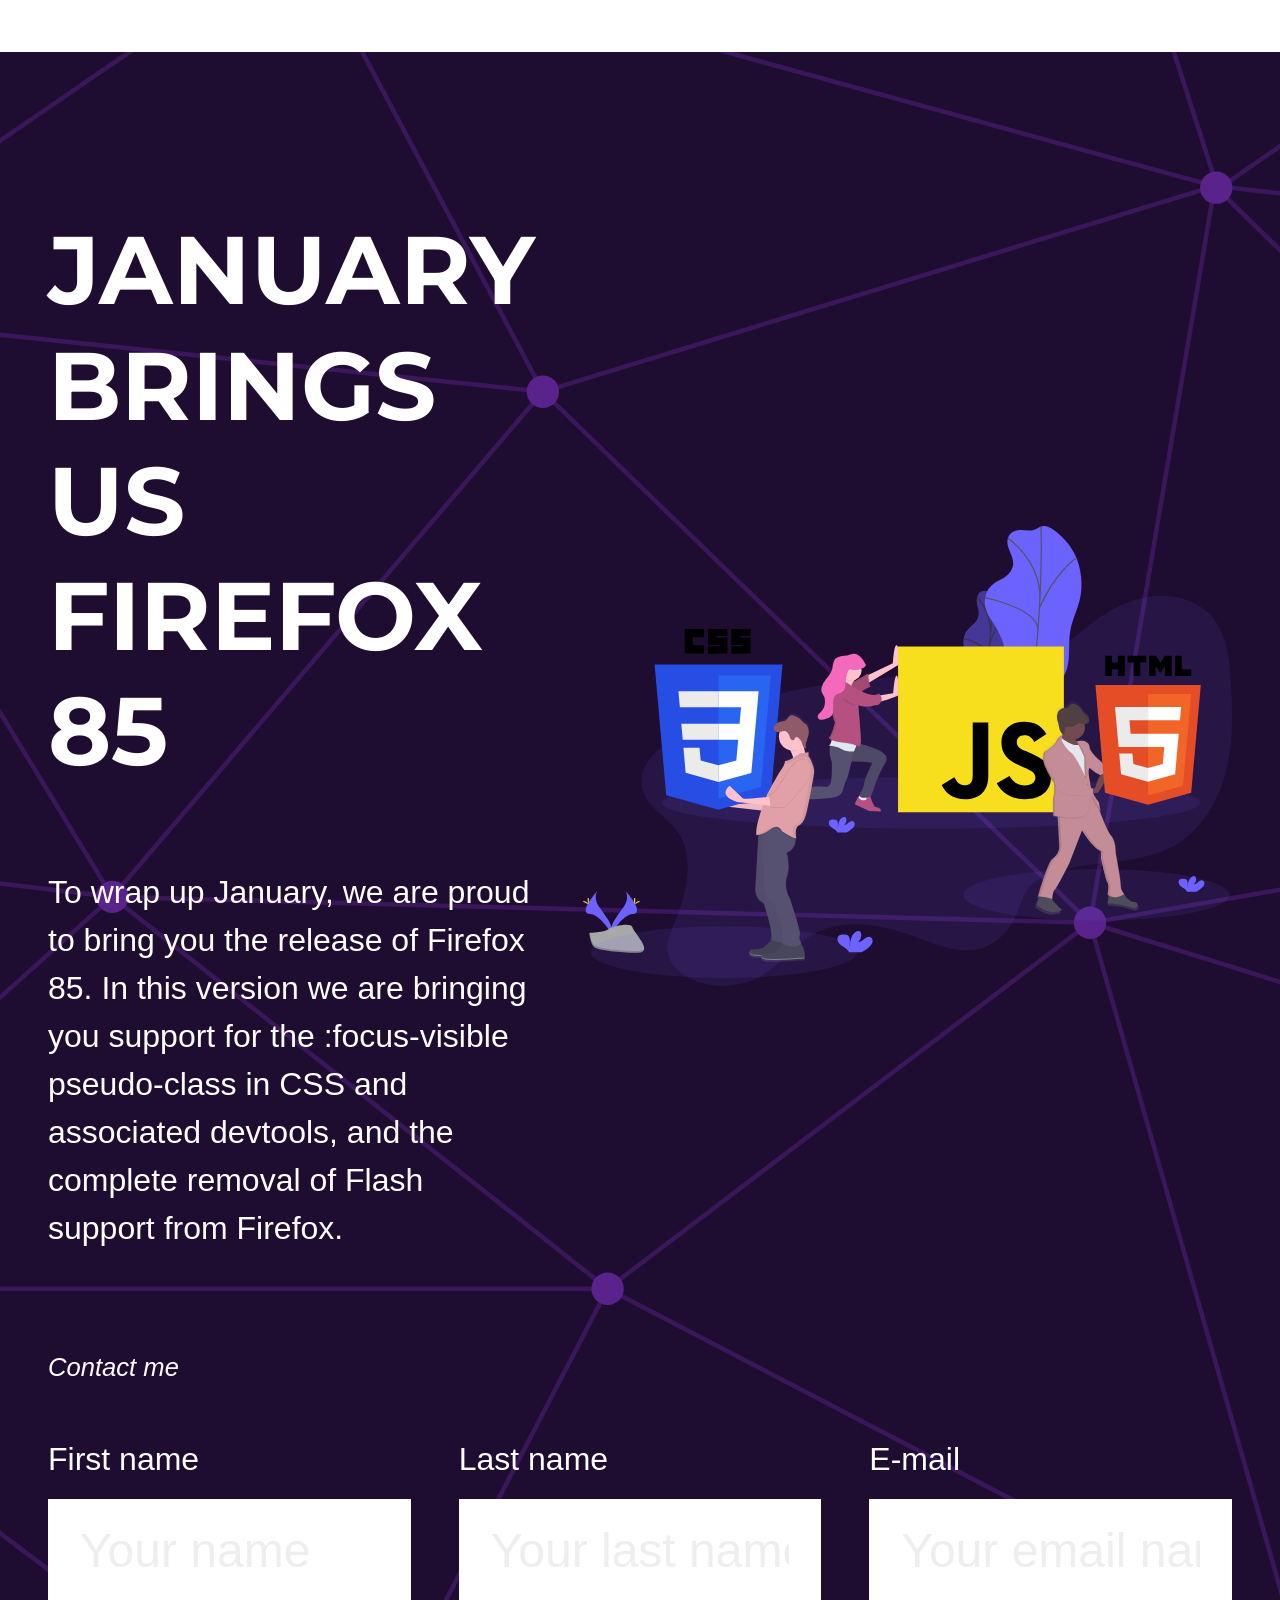
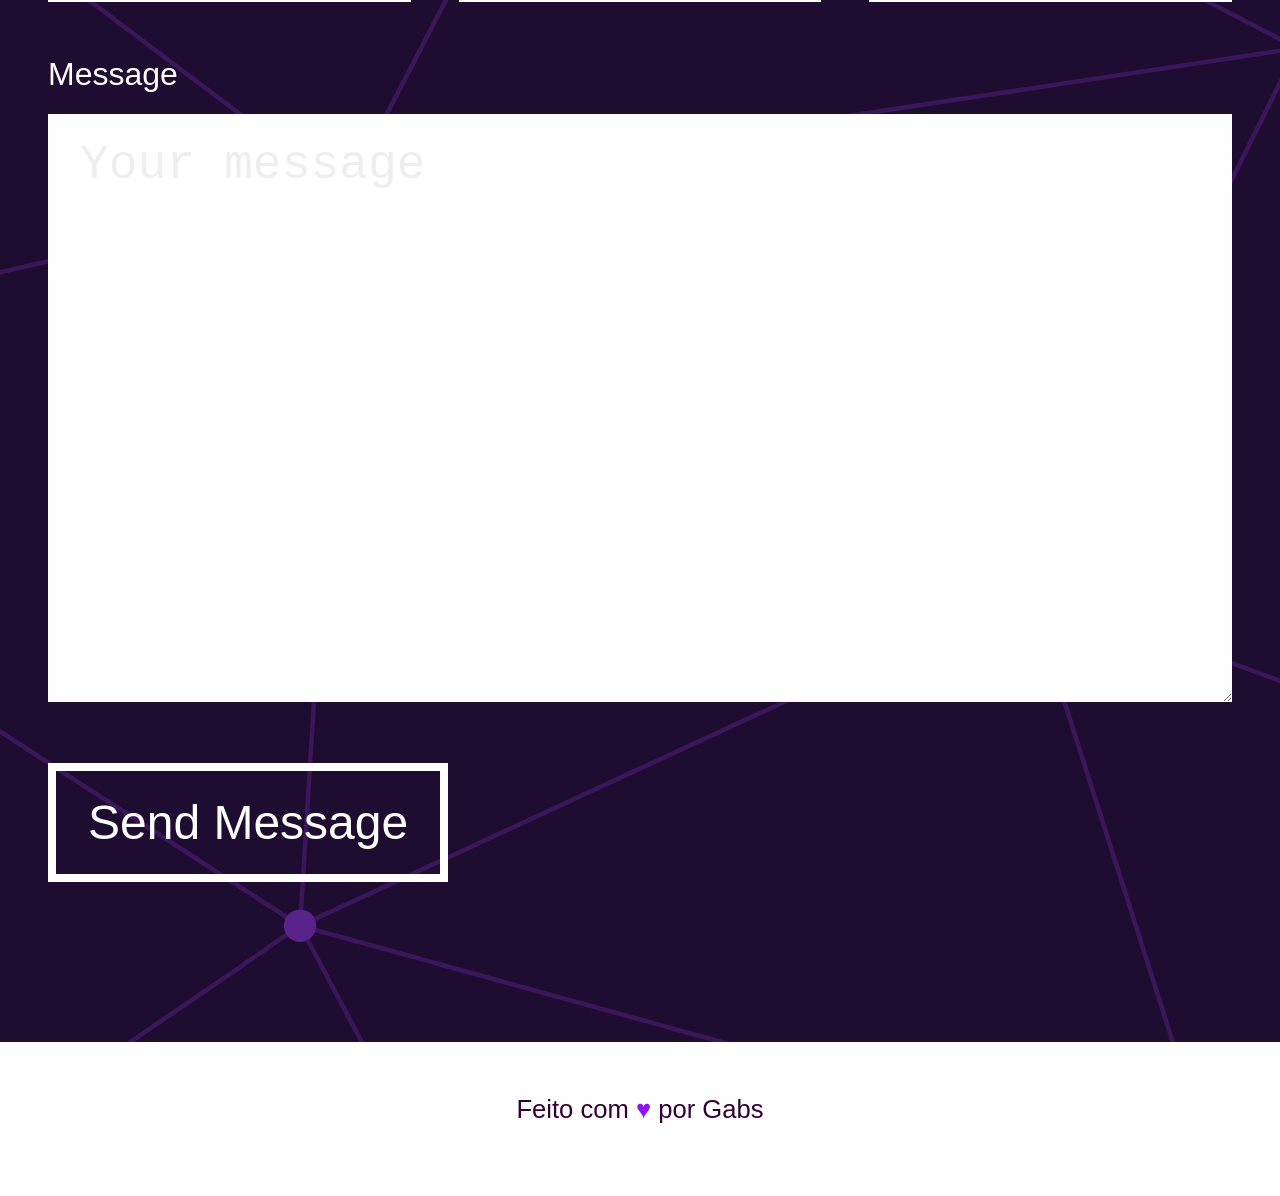
==== commit 34d01533: "Correção de bugs pós curso" ====
--- a/index.html
+++ b/index.html
@@ -20,45 +20,45 @@
   <input id="close-menu" class="close-menu" type="checkbox" aria-label="Close menu" role="button">
   <label class="close-menu-label" for="close-menu" title="close menu"></label>
   <aside class="menu white-bg">
-      <div class="main-content menu-content">
-          <h1 onclick="getElementById('close-menu').checked = false">
-              <a href="#home">LOGO</a>
-          </h1>
-          
-          <nav>
-              <ul onclick="getElementById('close-menu').checked = false">
-                  <li><a href="#intro">intro</a></li>
-                  <li><a href="#grid-one">grid-one</a></li>
-                  <li><a href="#gallery">gallery</a></li>
-                  <li><a href="#grid-two">grid-two</a></li>
-                  <li><a href="#pricing">pricing</a></li>
-                  <li><a href="#contact">contact</a></li>
-              </ul>
-          </nav>
-      </div>
+    <div class="main-content menu-content">
+      <h1 onclick="getElementById('close-menu').checked = false">
+        <a href="#home">LOGO</a>
+      </h1>
+      
+      <nav>
+        <ul onclick="getElementById('close-menu').checked = false">
+          <li><a href="#intro">intro</a></li>
+          <li><a href="#grid-one">grid-one</a></li>
+          <li><a href="#gallery">gallery</a></li>
+          <li><a href="#grid-two">grid-two</a></li>
+          <li><a href="#pricing">pricing</a></li>
+          <li><a href="#contact">contact</a></li>
+        </ul>
+      </nav>
+    </div>
   </aside>
 
   <div class="menu-spacing"></div>
 
   <section id="home" class="intro main-bg section">
-      <div class="main-content intro-content">
-        <div class="intro-text-content">
-          <h2>January brings us Firefox 85</h2>
-          <p>To wrap up January, we are proud to bring you the release of Firefox 85. In this version we are bringing you
-            support for the :focus-visible pseudo-class in CSS and associated devtools, and the complete removal of Flash
-            support from Firefox.</p>
-        </div>
-        <div class="intro-img">
-          <img src="assets/imgs/javascript.svg" alt="Logo de HTML, CSS e JS.">
-        </div>
-      </div>
-    </section>
+    <div class="main-content intro-content">
+      <div class="intro-text-content">
+        <h2>January brings us Firefox 85</h2>
+        <p>To wrap up January, we are proud to bring you the release of Firefox 85. In this version we are bringing you
+        support for the :focus-visible pseudo-class in CSS and associated devtools, and the complete removal of Flash
+        support from Firefox.</p>
+      </div>
+      <div class="intro-img">
+        <img src="assets/imgs/javascript.svg" alt="Logo de HTML, CSS e JS.">
+      </div>
+    </div>
+  </section>
   
 
   <section id="intro" class="white-bg section">
     <div class="main-content top3-content">
       <h2>news coverage and some
-        surprises</h2>
+      surprises</h2>
       <p>The release of Apple Silicon-based Macs at the end of last year generated a flurry of news coverage and some surprises at the machine’s performance. This post details some background information on the experience of porting Firefox to run natively on these CPUs.</p>
       <p>We’ll start with some background on the Mac transition and give an overview of Firefox internals that needed to know about the new architecture, before moving on to the concept of Universal Binaries.</p>
       <p>We’ll then explain how DRM/EME works on the new platform, talk about our experience with macOS Big Sur, and discuss various updater problems we had to deal with. We’ll conclude with the release and an overview of various other improvements that are in the pipeline.</p>
@@ -66,23 +66,23 @@
   </section>
 
   <section id="grid-one" class="grid-one main-bg section">
-      <div class="main-content grid-one-content">
-        <h2 class="grid-main-heading">My Grid</h2>
-        <p class="grid-description">Uma breve descrição</p>
-
-        <div class="grid">
-          <article>
-            <h3>Teste 1</h3>
-            <p>Lorem ipsum dolor sit amet consectetur adipisicing elit. Autem ab necessitatibus perspiciatis numquam tempore! Odit reiciendis ut vel ea assumenda laudantium. Quia temporibus officia odit reprehenderit laborum voluptate repellat fugit!</p>
-          </article>
-          <article>
-            <h3>Teste 2</h3>
-            <p>Lorem, ipsum dolor sit amet consectetur adipisicing elit. Necessitatibus repellendus esse quidem, maxime, culpa eveniet inventore consequuntur repellat itaque laborum alias nobis quo qui, quia a suscipit ad odio cum?</p>
-          </article>
-          <article>
-            <h3>Teste 3</h3>
-            <p>Lorem, ipsum dolor sit amet consectetur adipisicing elit. Necessitatibus repellendus esse quidem, maxime, culpa eveniet inventore consequuntur repellat itaque laborum alias nobis quo qui, quia a suscipit ad odio cum?</p>
-          </article>
+    <div class="main-content grid-one-content">
+      <h2 class="grid-main-heading">My Grid</h2>
+      <p class="grid-description">Uma breve descrição</p>
+
+      <div class="grid">
+        <article>
+          <h3>Teste 1</h3>
+          <p>Lorem ipsum dolor sit amet consectetur adipisicing elit. Autem ab necessitatibus perspiciatis numquam tempore! Odit reiciendis ut vel ea assumenda laudantium. Quia temporibus officia odit reprehenderit laborum voluptate repellat fugit!</p>
+        </article>
+        <article>
+          <h3>Teste 2</h3>
+          <p>Lorem, ipsum dolor sit amet consectetur adipisicing elit. Necessitatibus repellendus esse quidem, maxime, culpa eveniet inventore consequuntur repellat itaque laborum alias nobis quo qui, quia a suscipit ad odio cum?</p>
+        </article>
+        <article>
+          <h3>Teste 3</h3>
+          <p>Lorem, ipsum dolor sit amet consectetur adipisicing elit. Necessitatibus repellendus esse quidem, maxime, culpa eveniet inventore consequuntur repellat itaque laborum alias nobis quo qui, quia a suscipit ad odio cum?</p>
+        </article>
       </div>
     </div>
   </section>
@@ -143,41 +143,53 @@
       <p>The release of Apple Silicon-based Macs at the end of last year generated a flurry of news coverage and some surprises at the machine’s performance. This post details some background information on the experience of porting Firefox to run natively on these CPUs.</p>
       <p>We’ll start with some background on the Mac transition and give an overview of Firefox internals that needed to know about the new architecture, before moving on to the concept of Universal Binaries.</p>
 
-      <table class="responsive-table">
-        <caption>Pricing table</caption>
-
-        <thead>
-          <th>Title 1</th>
-          <th>Title 2</th>
-          <th>Title 3</th>
-        </thead>
-
-        <tbody>
-          <tr>
-            <td>Content 1</td>
-            <td>Content 2</td>
-            <td>Content 3</td>
-          </tr>
-          <tr>
-            <td>Content 1</td>
-            <td>Content 2</td>
-            <td>Content 3</td>
-          </tr>
-          <tr>
-            <td>Content 1</td>
-            <td>Content 2</td>
-            <td>Content 3</td>
-          </tr>
-        </tbody>
-
-        <tfoot>
-          <tr>
-            <td></td>
-            <td></td>
-            <td>Testando</td>
-          </tr>
-        </tfoot>
-      </table>
+      <div class="responsive-table">
+        <table>
+          <caption>Pricing table</caption>
+
+          <thead>
+            <th>Title 1</th>
+            <th>Title 2</th>
+            <th>Title 3</th>
+            <th>Title 4</th>
+            <th>Title 5</th>
+          </thead>
+
+          <tbody>
+            <tr>
+              <td>Content 1</td>
+              <td>Content 2</td>
+              <td>Content 3</td>
+              <td>Content 4</td>
+              <td>Content 5</td>
+            </tr>
+            <tr>
+              <td>Content 1</td>
+              <td>Content 2</td>
+              <td>Content 3</td>
+              <td>Content 4</td>
+              <td>Content 5</td>
+            </tr>
+            <tr>
+              <td>Content 1</td>
+              <td>Content 2</td>
+              <td>Content 3</td>
+              <td>Content 4</td>
+              <td>Content 5</td>
+            </tr>
+          </tbody>
+
+          <tfoot>
+            <tr>
+              <td></td>
+              <td></td>
+              <td></td>
+              <td></td>
+              <td>Testando</td>
+            </tr>
+          </tfoot>
+        </table>
+      </div>
     </div>
   </section>
 
--- a/assets/css/style.css
+++ b/assets/css/style.css
@@ -22,7 +22,6 @@
 .top3-content {
   max-width: 64rem;
   display: flex;
-  /* flex-flow: column wrap; */
   flex-direction: column;
   flex-wrap: nowrap;
   justify-content: center;
@@ -248,4 +247,29 @@
   .menu-spacing {
     display: none;
   }
+
+  h1 {
+    font-size: 4rem;
+  }
+
+  h2 {
+    font-size: 3.6rem;
+  }
+
+  h3 {
+    font-size: 3.4rem;
+  }
+
+  h4 {
+    font-size: 3.2rem;
+  }
+
+  h5 {
+    font-size: 3rem;
+  }
+
+  h6 {
+    font-size: 2.8rem;
+  }
+
 }
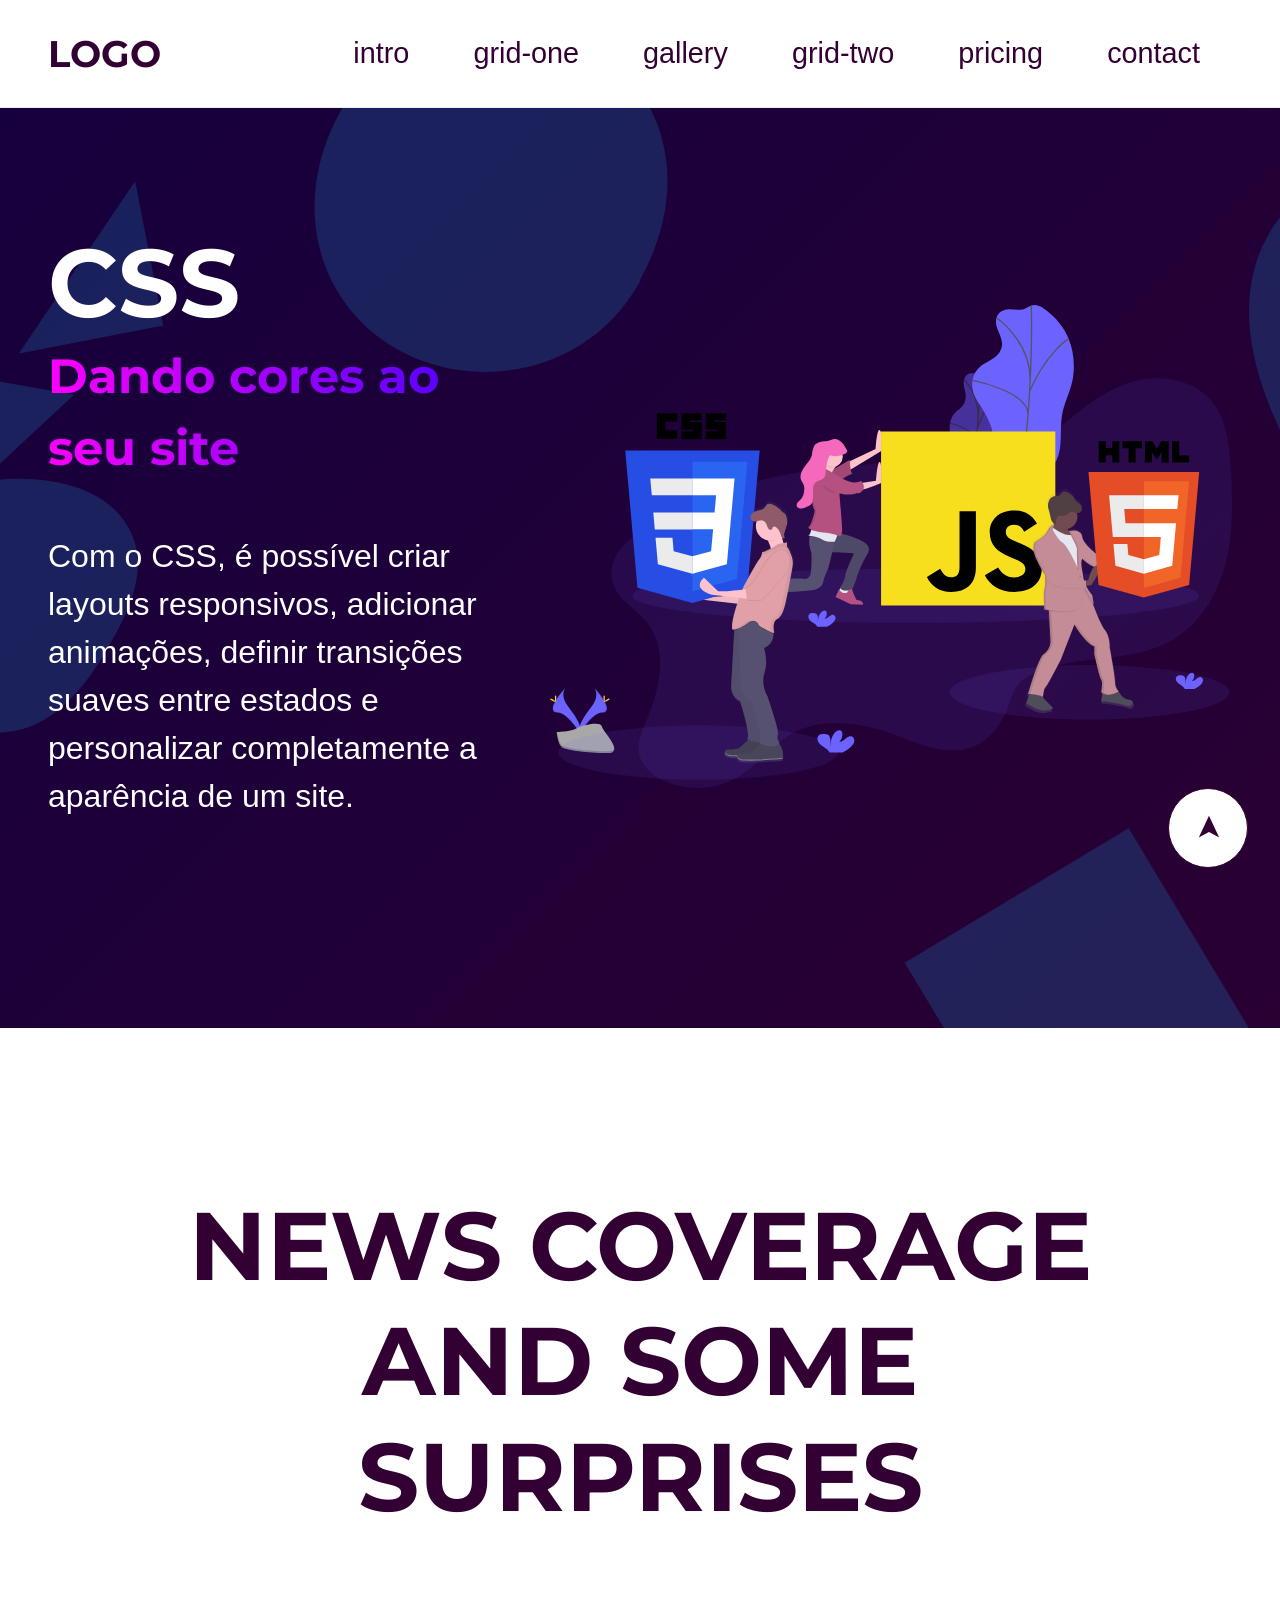
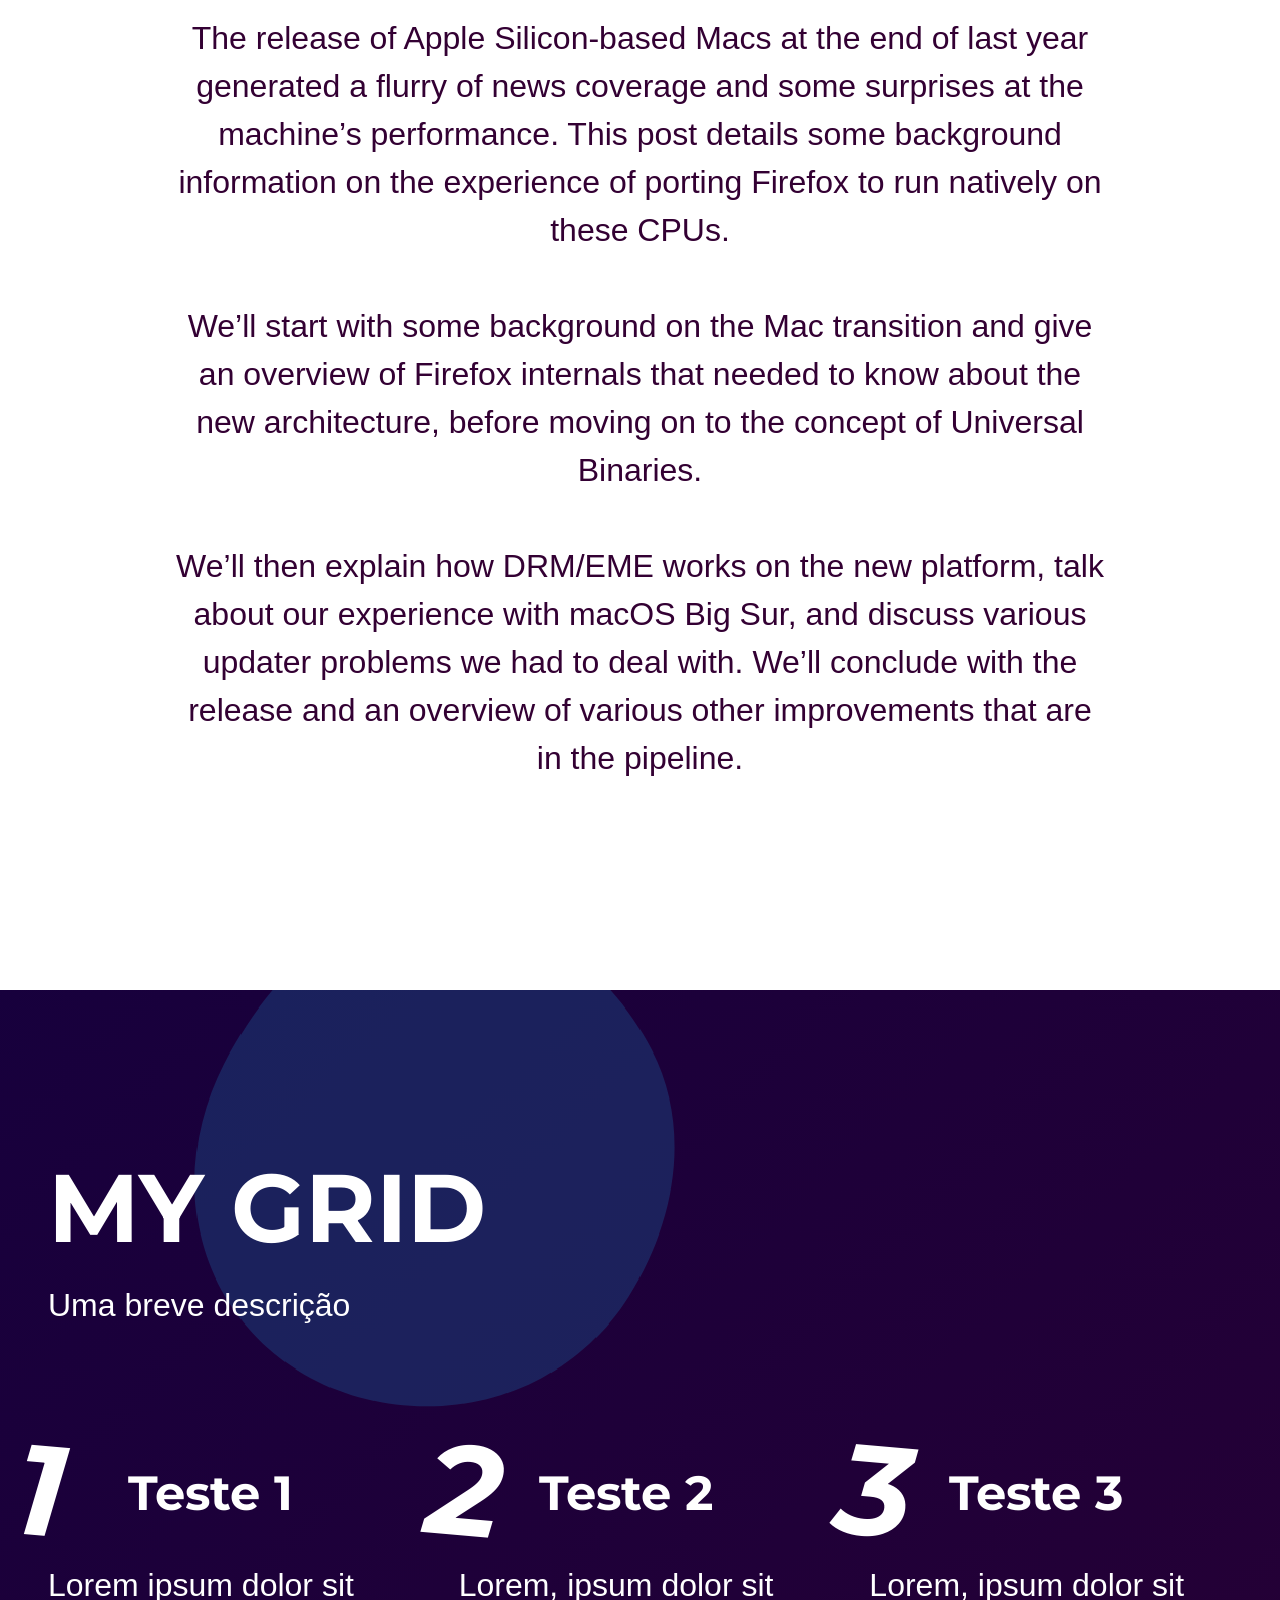
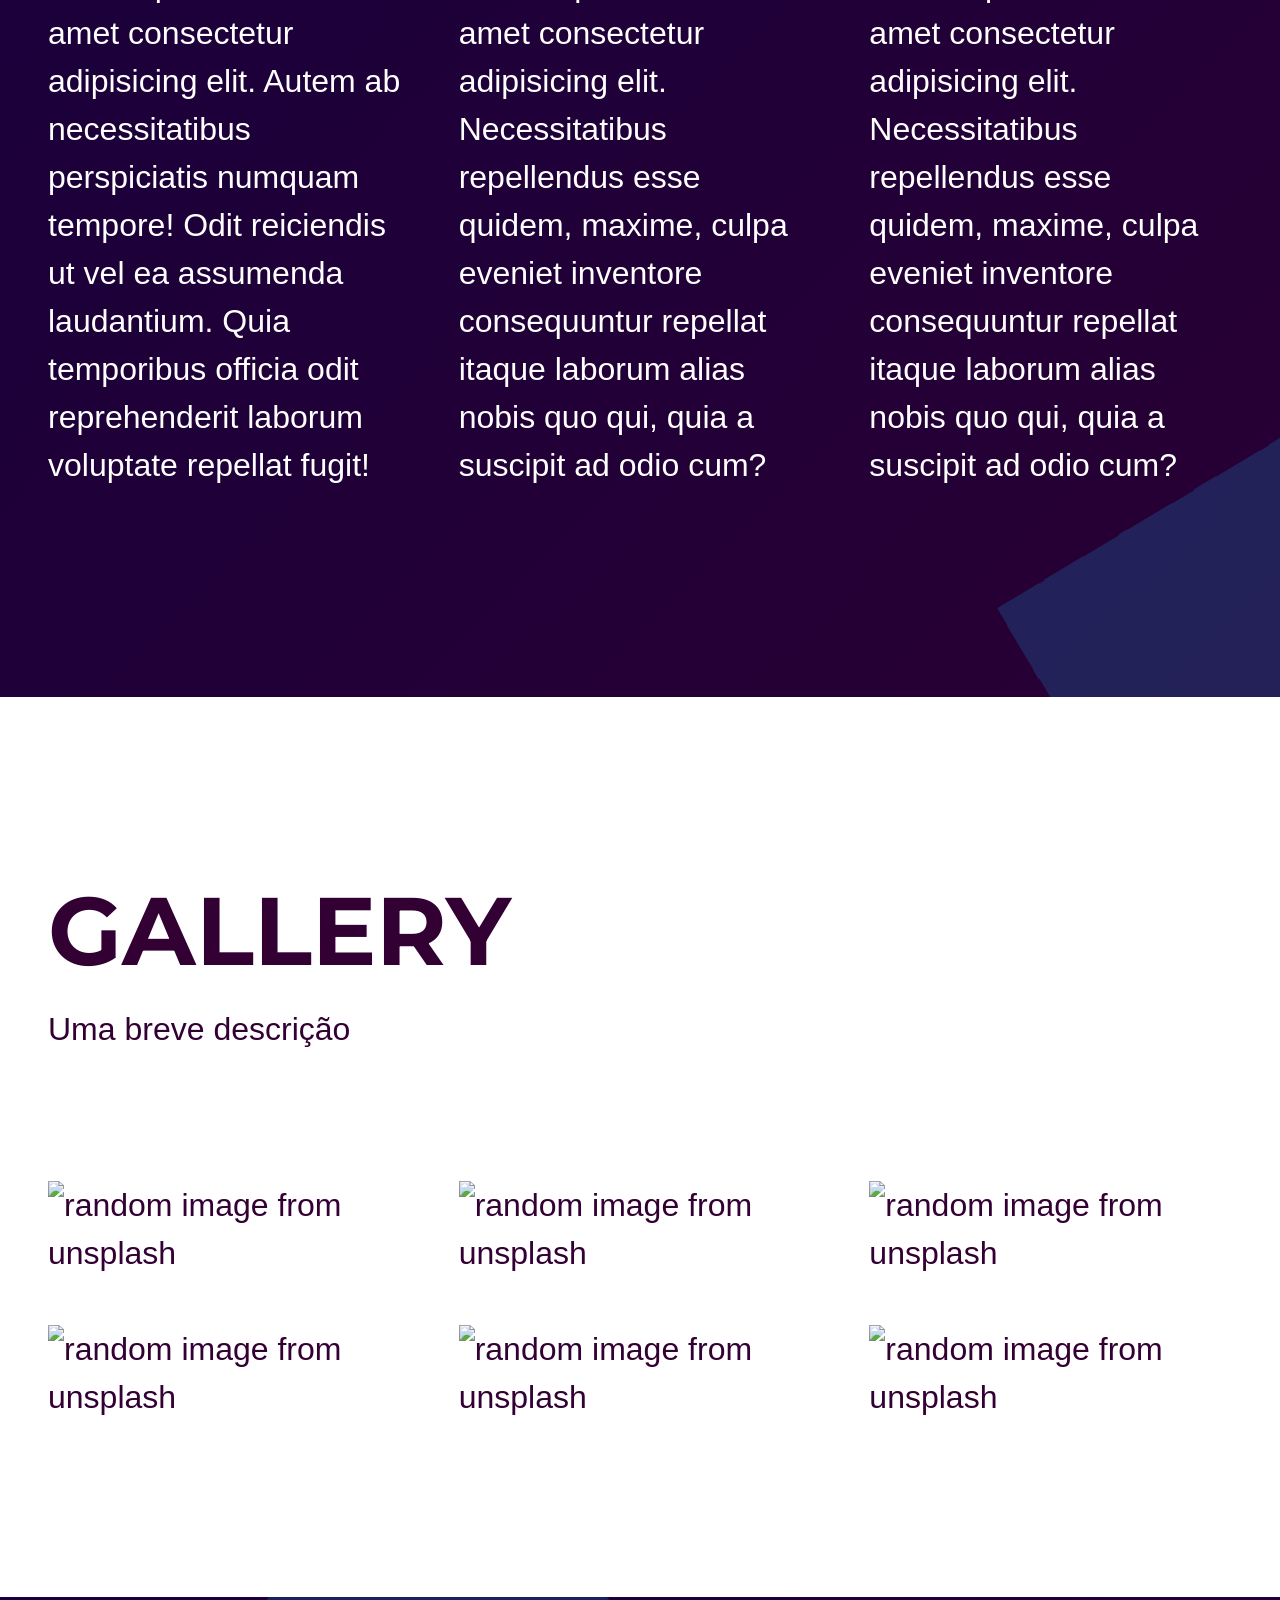
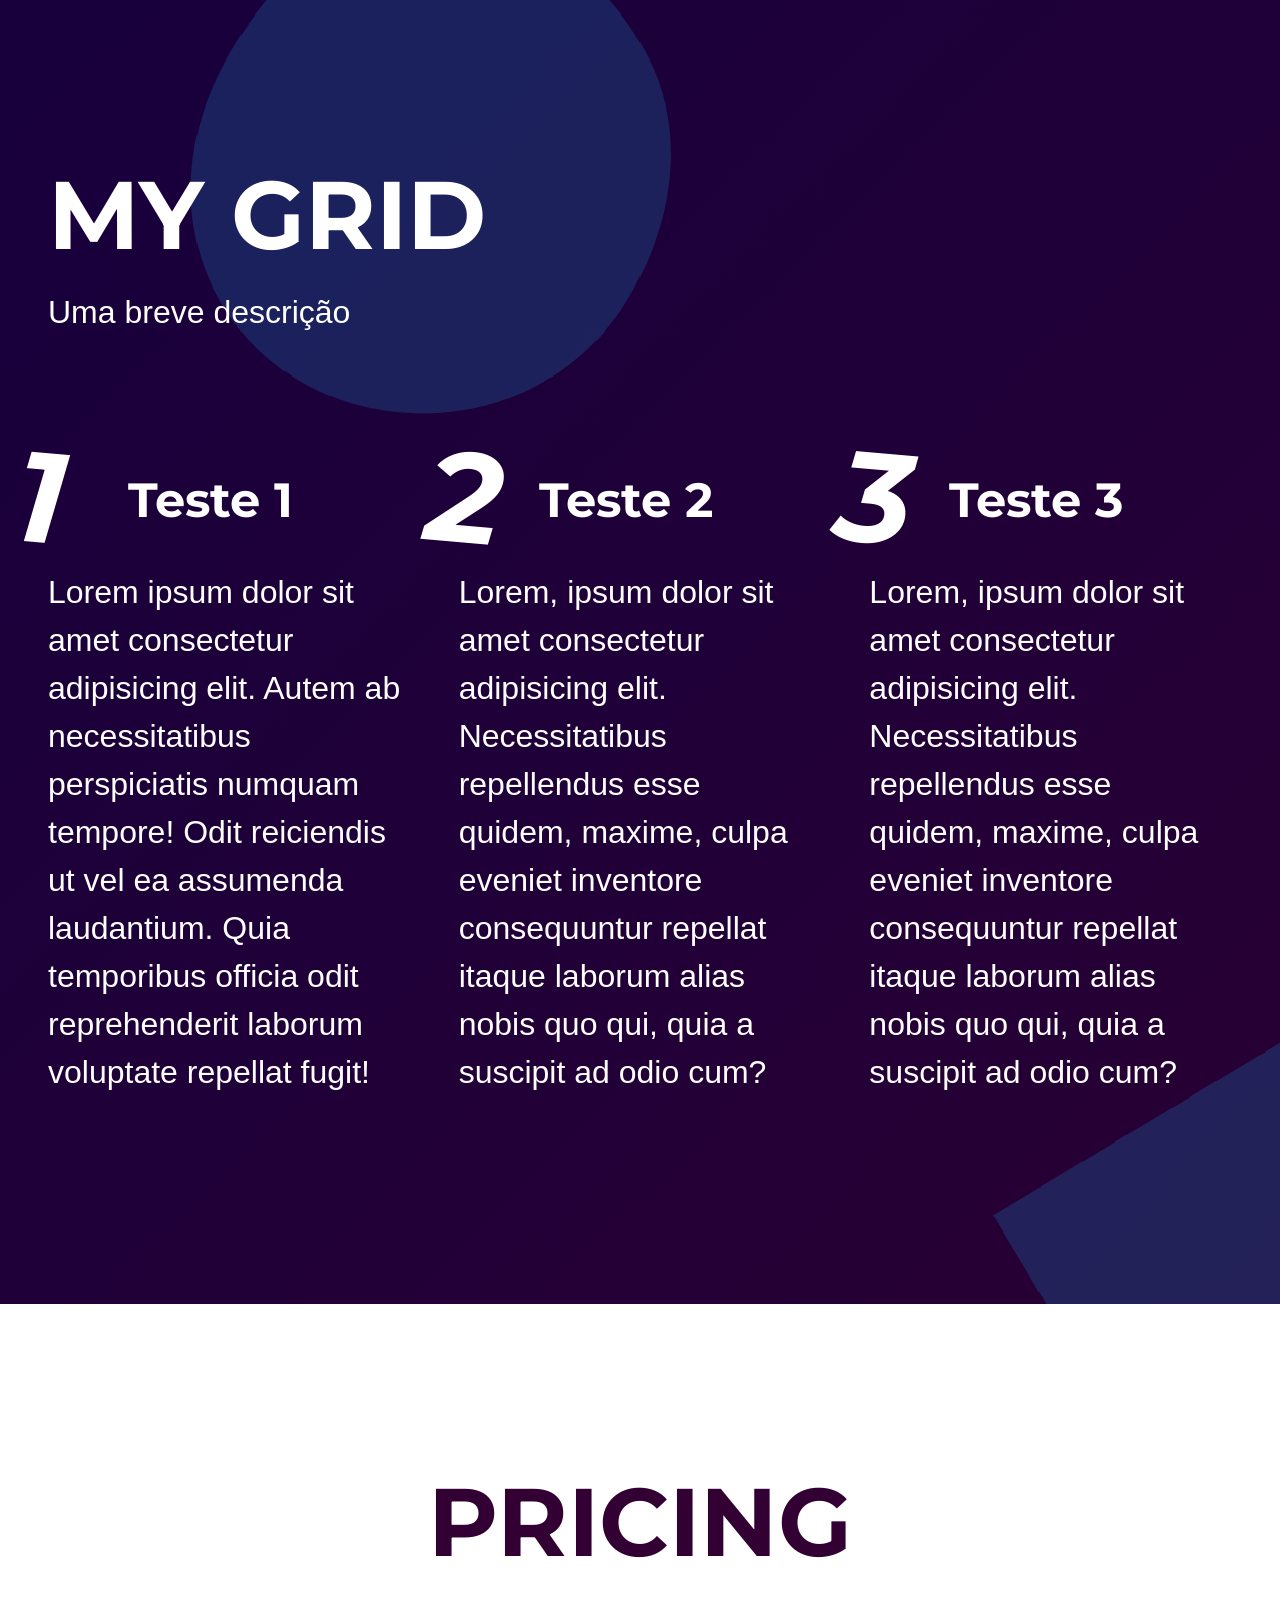
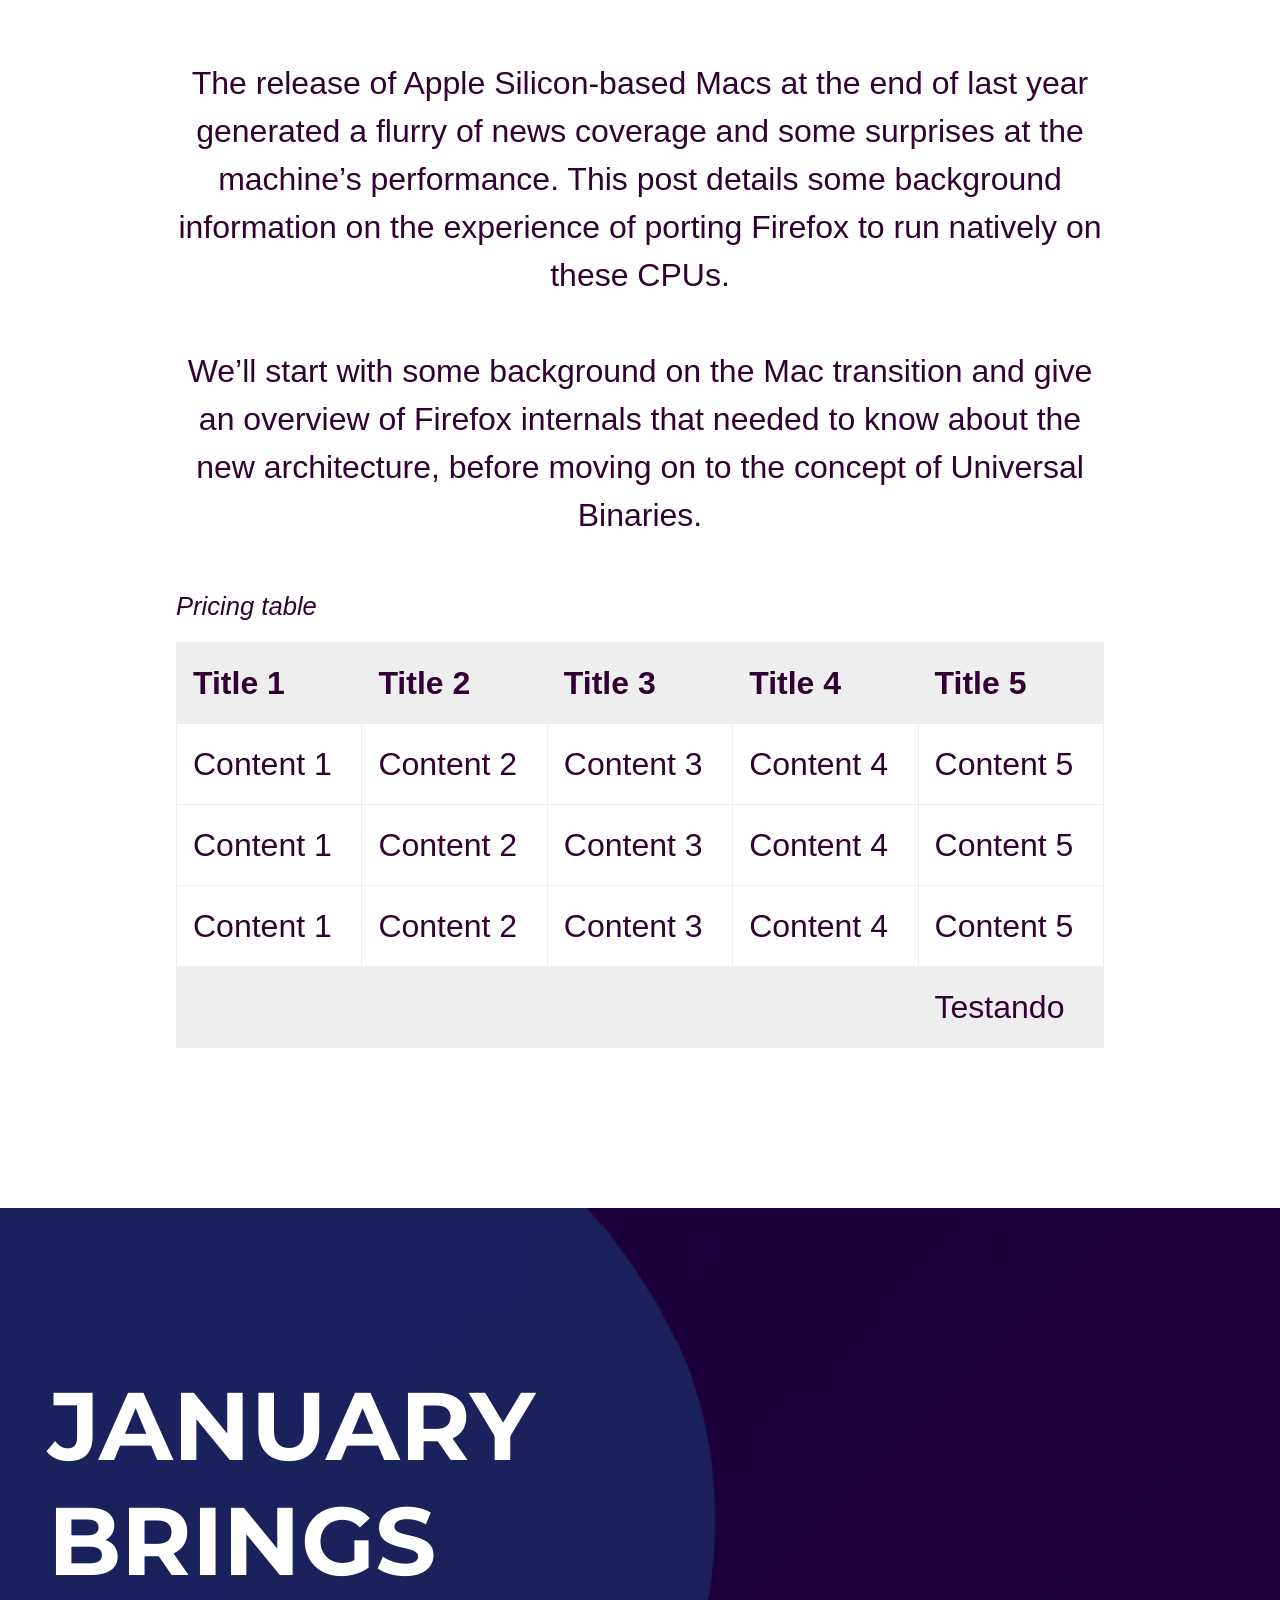
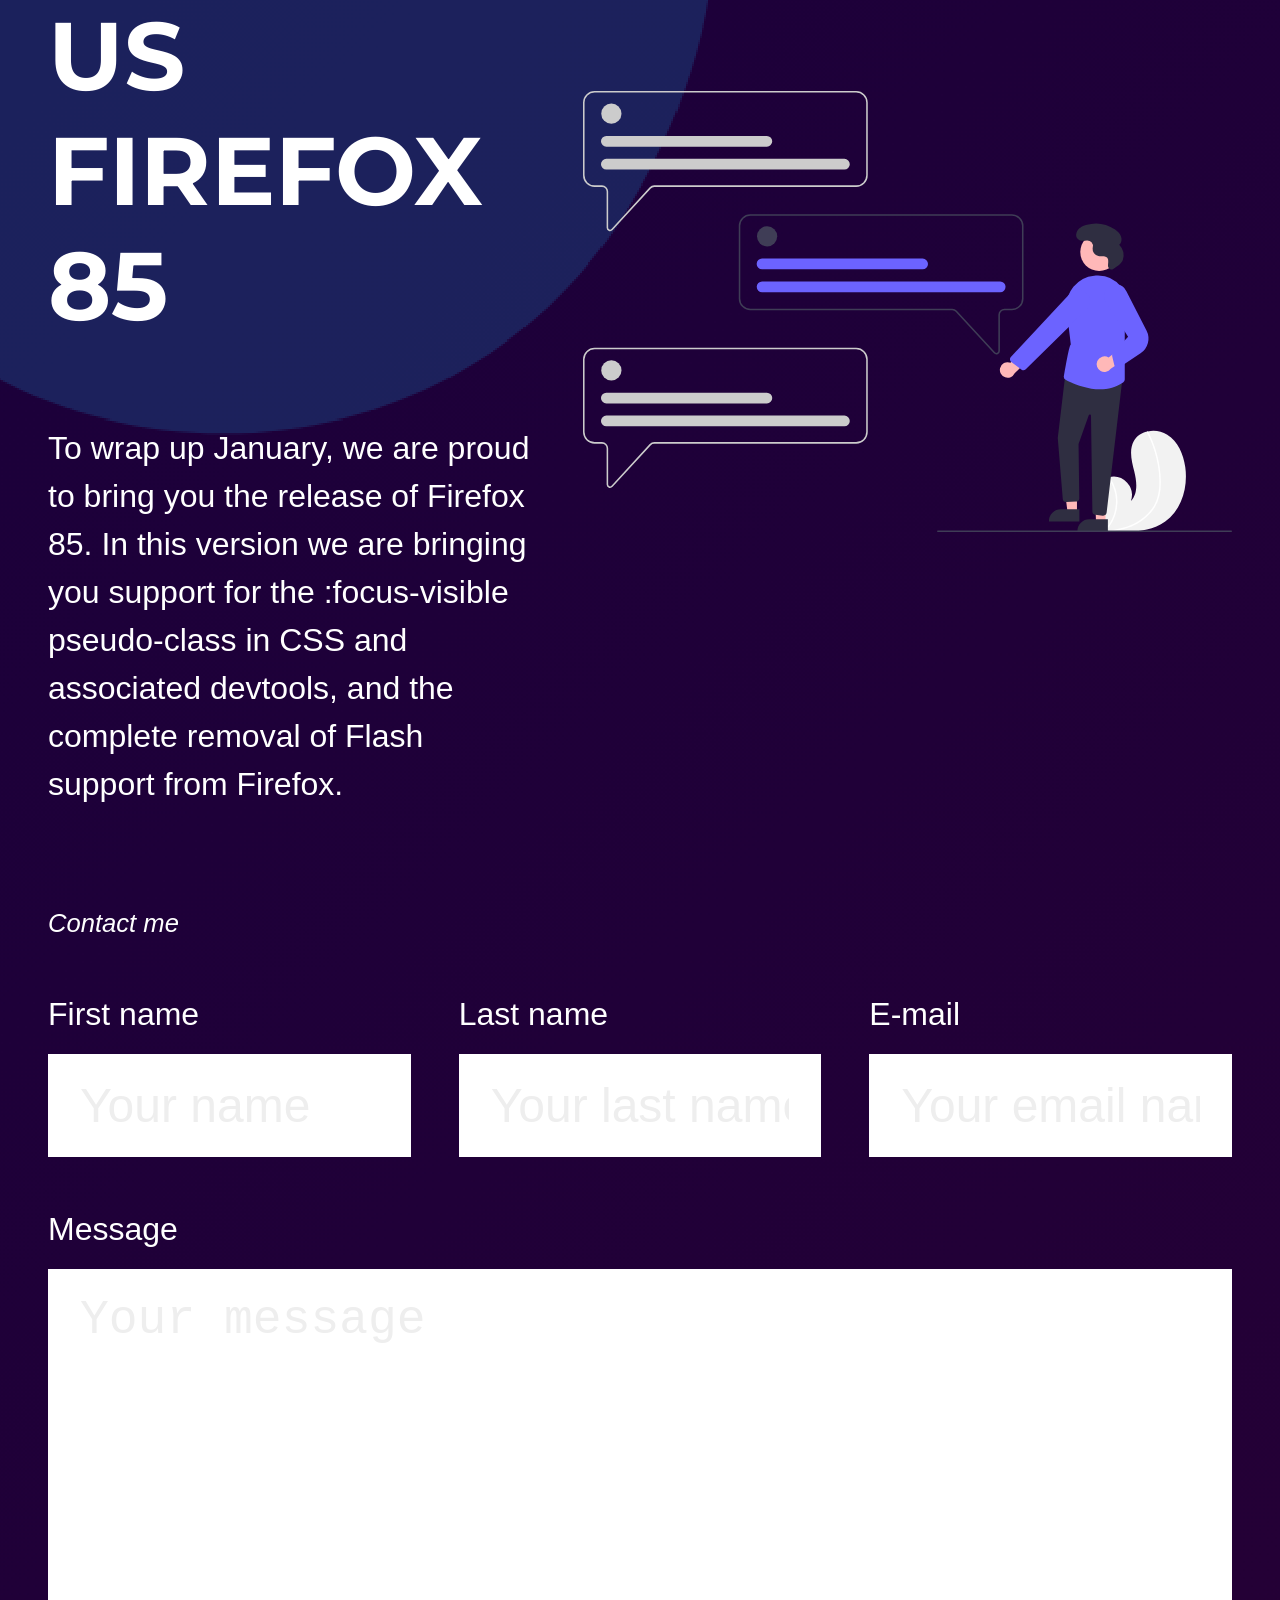
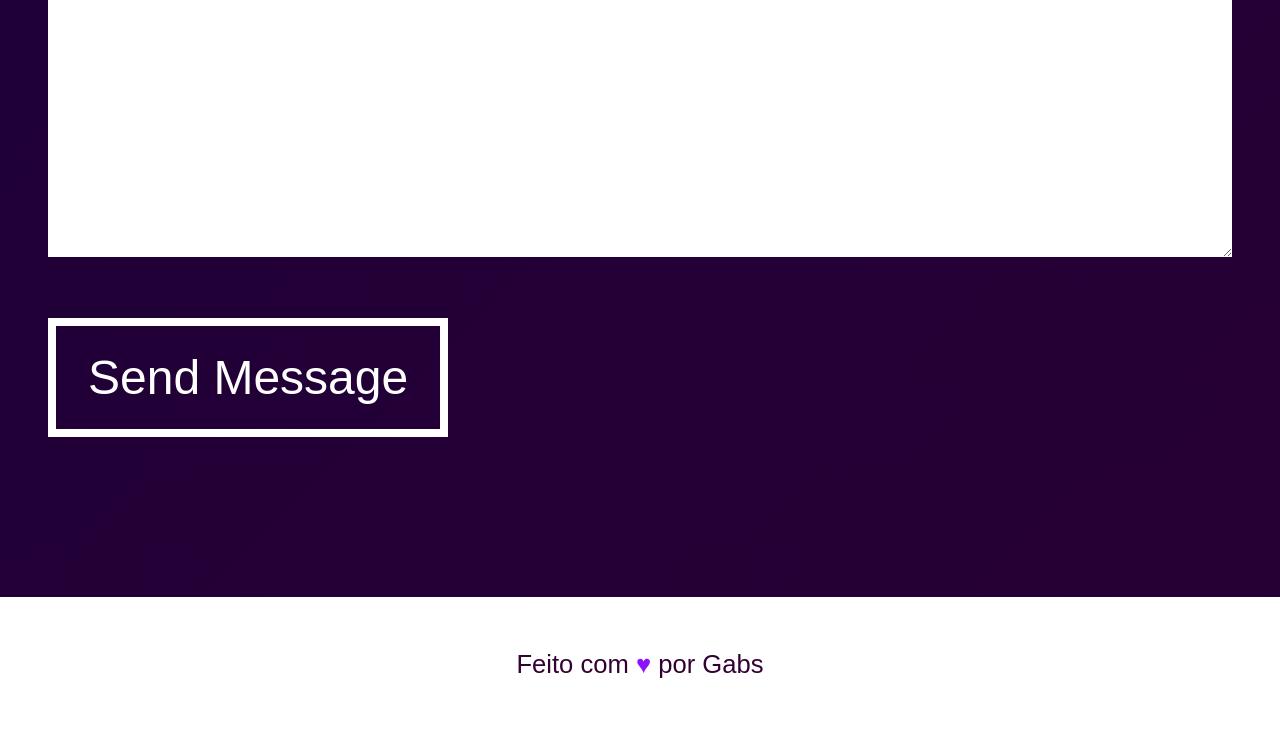
==== commit c316911b: "3 commit de domingo mudança do svg, texto da home etc" ====
--- a/index.html
+++ b/index.html
@@ -43,10 +43,10 @@
   <section id="home" class="intro main-bg section">
     <div class="main-content intro-content">
       <div class="intro-text-content">
-        <h2>January brings us Firefox 85</h2>
-        <p>To wrap up January, we are proud to bring you the release of Firefox 85. In this version we are bringing you
-        support for the :focus-visible pseudo-class in CSS and associated devtools, and the complete removal of Flash
-        support from Firefox.</p>
+        <h2 class="main-title">CSS</h2>
+        <h3 class="main-title-h3">Dando cores ao seu site</h3>
+        <p>Com o CSS, é possível criar layouts responsivos, adicionar animações,
+          definir transições suaves entre estados e personalizar completamente a aparência de um site.</p>
       </div>
       <div class="intro-img">
         <img src="assets/imgs/javascript.svg" alt="Logo de HTML, CSS e JS.">
@@ -202,7 +202,7 @@
           support from Firefox.</p>
       </div>
       <div class="intro-img">
-        <img src="assets/imgs/javascript.svg" alt="Logo de HTML, CSS e JS.">
+        <img src="assets/imgs/contact.svg" alt="Logo de HTML, CSS e JS.">
       </div>
 
       <div class="contact-form">
@@ -246,4 +246,5 @@
 
 </body>
 
-</html> +</html> 
+
--- a/assets/css/elements.css
+++ b/assets/css/elements.css
@@ -34,6 +34,18 @@
 
 h3 {
     font-size: 5rem;
+}
+
+.main-title {
+    margin-bottom: 0;
+}
+
+.main-title-h3 {
+    background: linear-gradient(to left, #4200fc, #f901fc);
+    -webkit-background-clip: text;
+    -webkit-text-fill-color: transparent;
+    font-size: 3rem;
+    margin-bottom: 3rem;
 }
 
 h4 {
--- a/assets/css/classes.css
+++ b/assets/css/classes.css
@@ -1,5 +1,5 @@
 .main-bg {
-    background-image: url('../imgs/main-bg.svg');
+    background-image: url('../imgs/main.svg');
     background-size: cover;
     background-position: center center;
     color: var(--white-color);
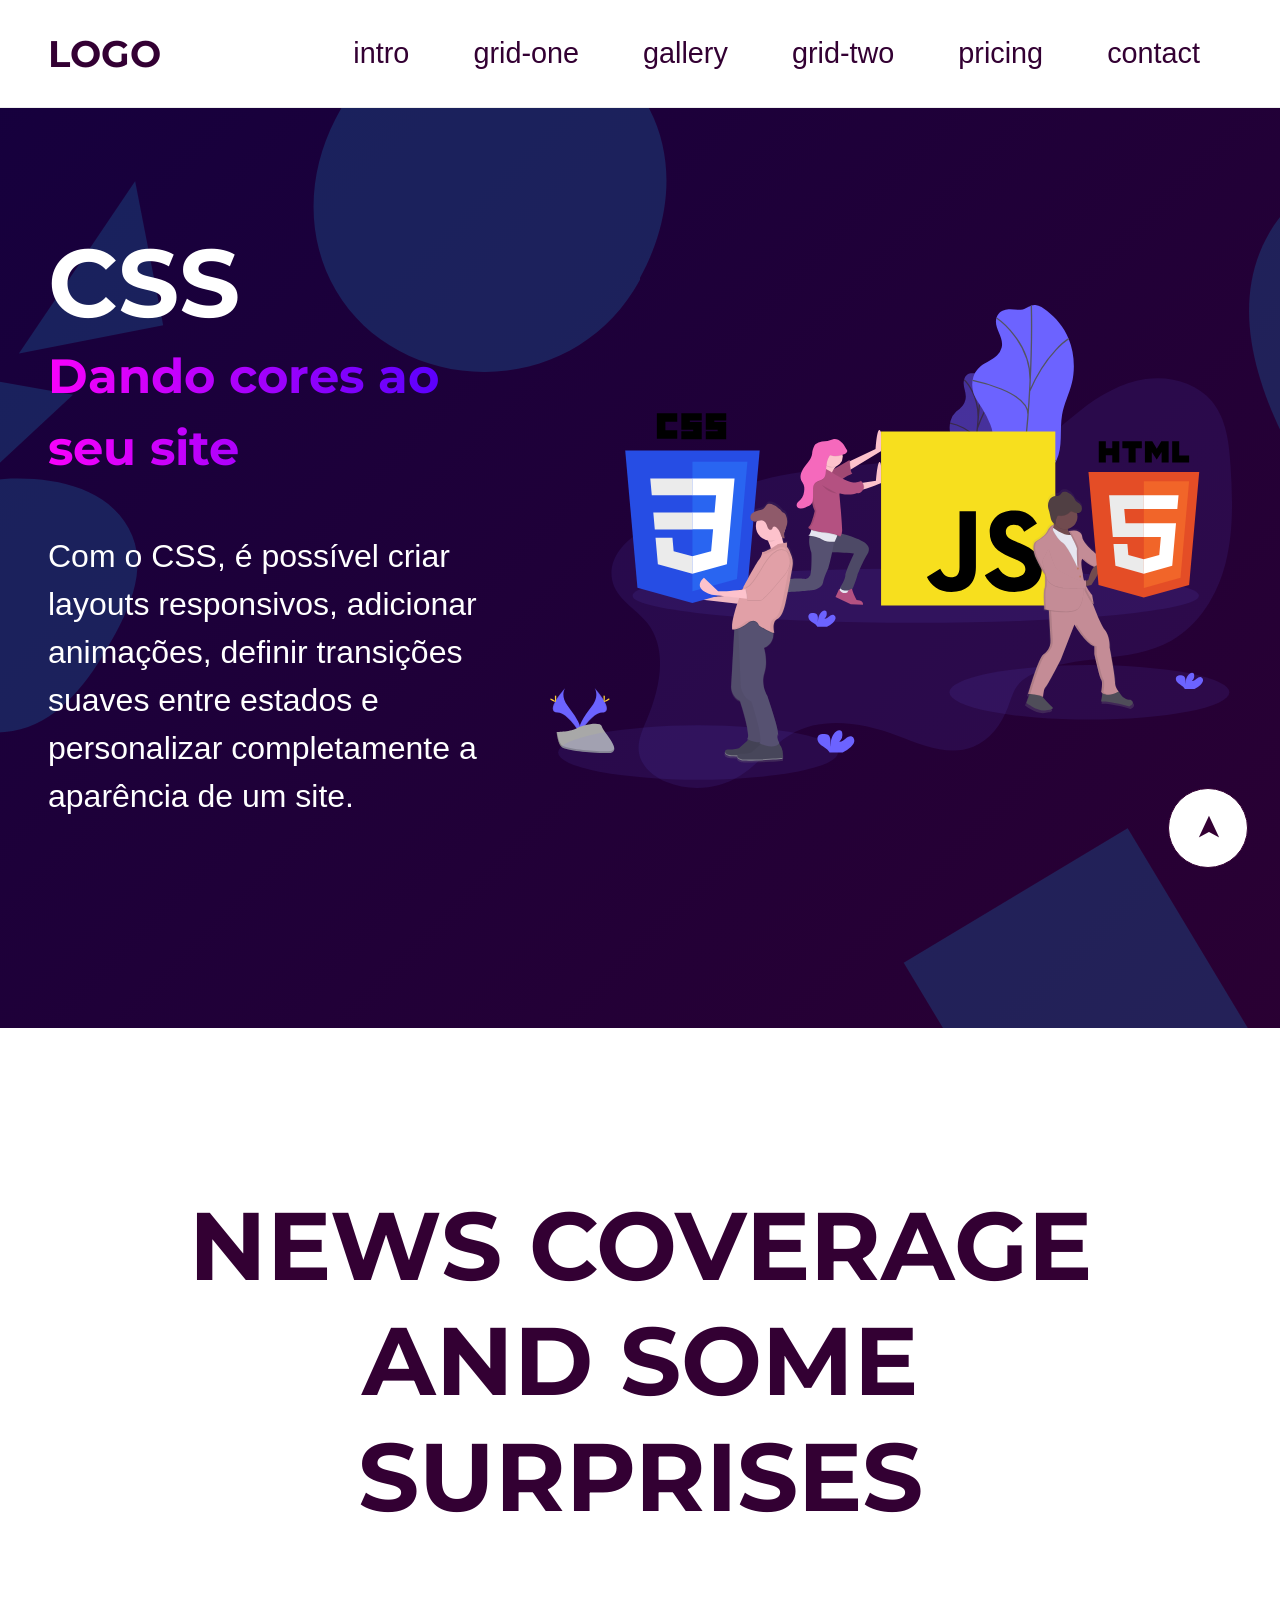
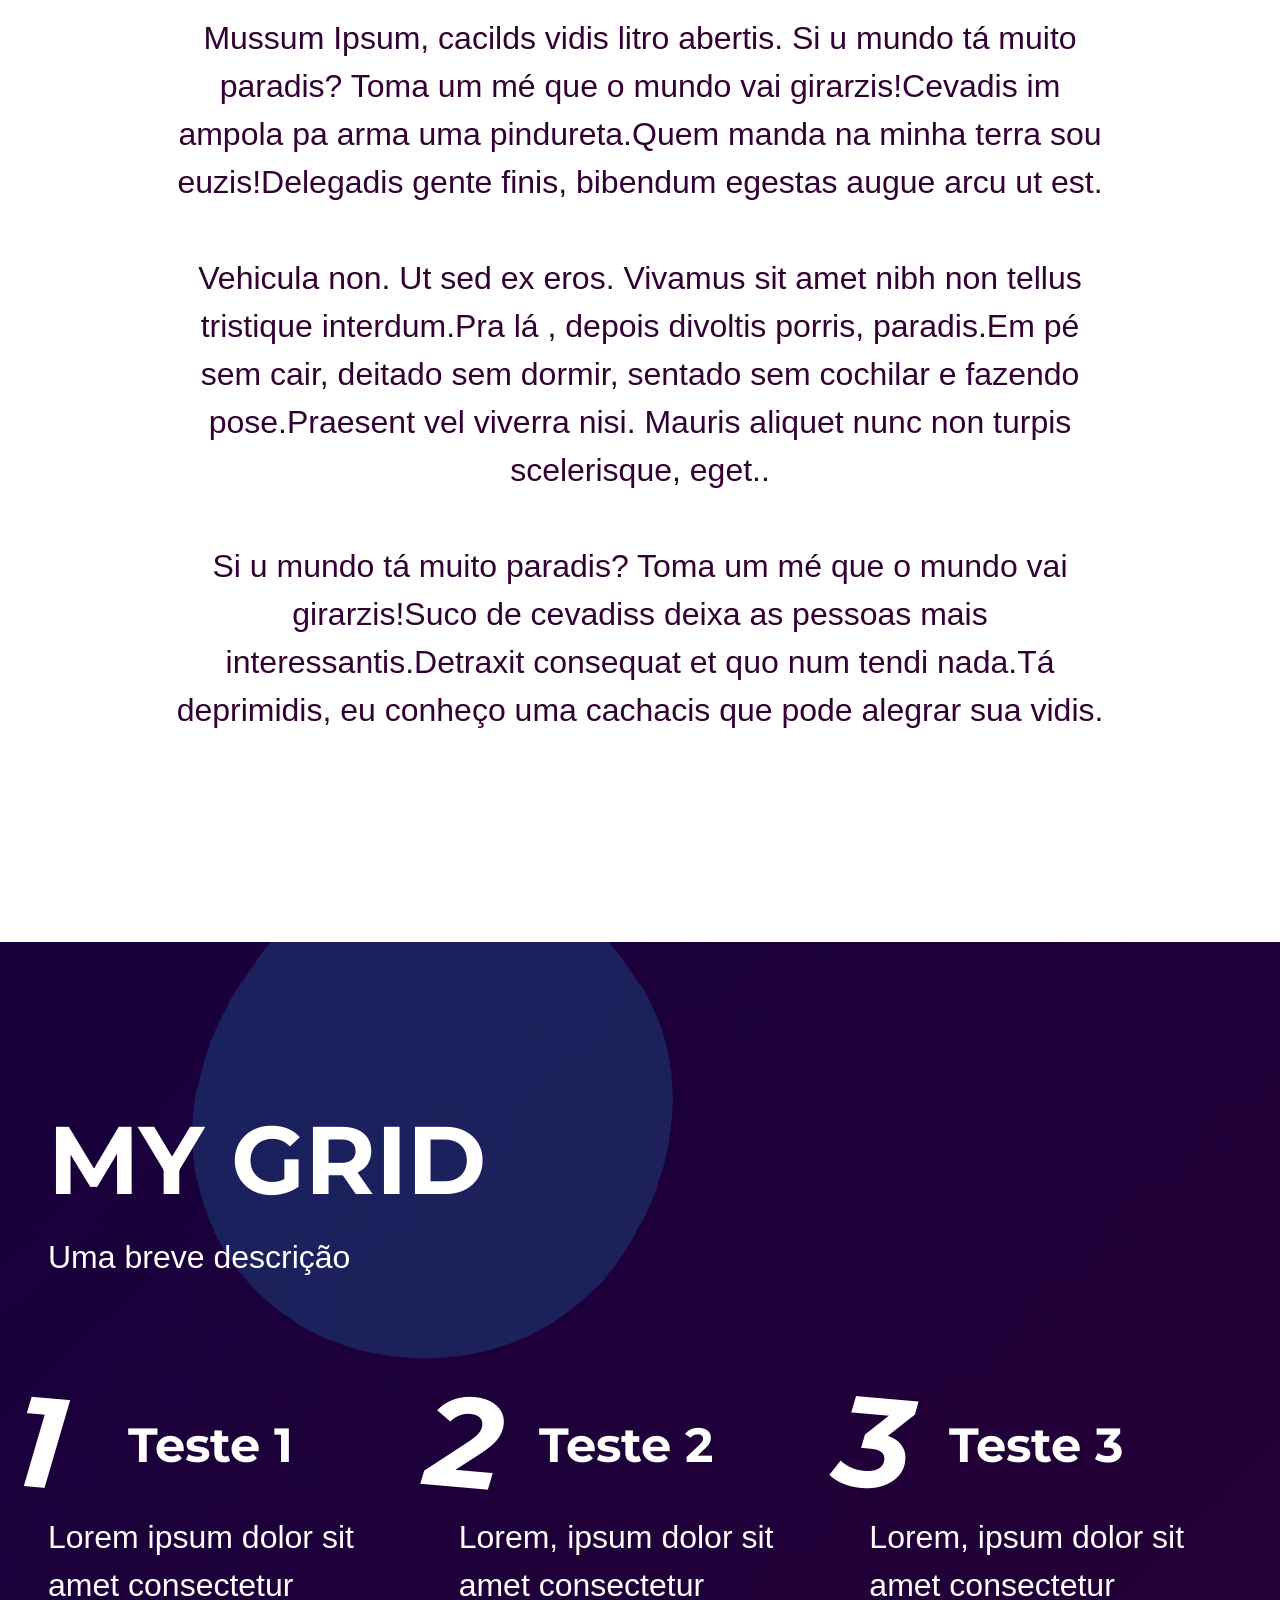
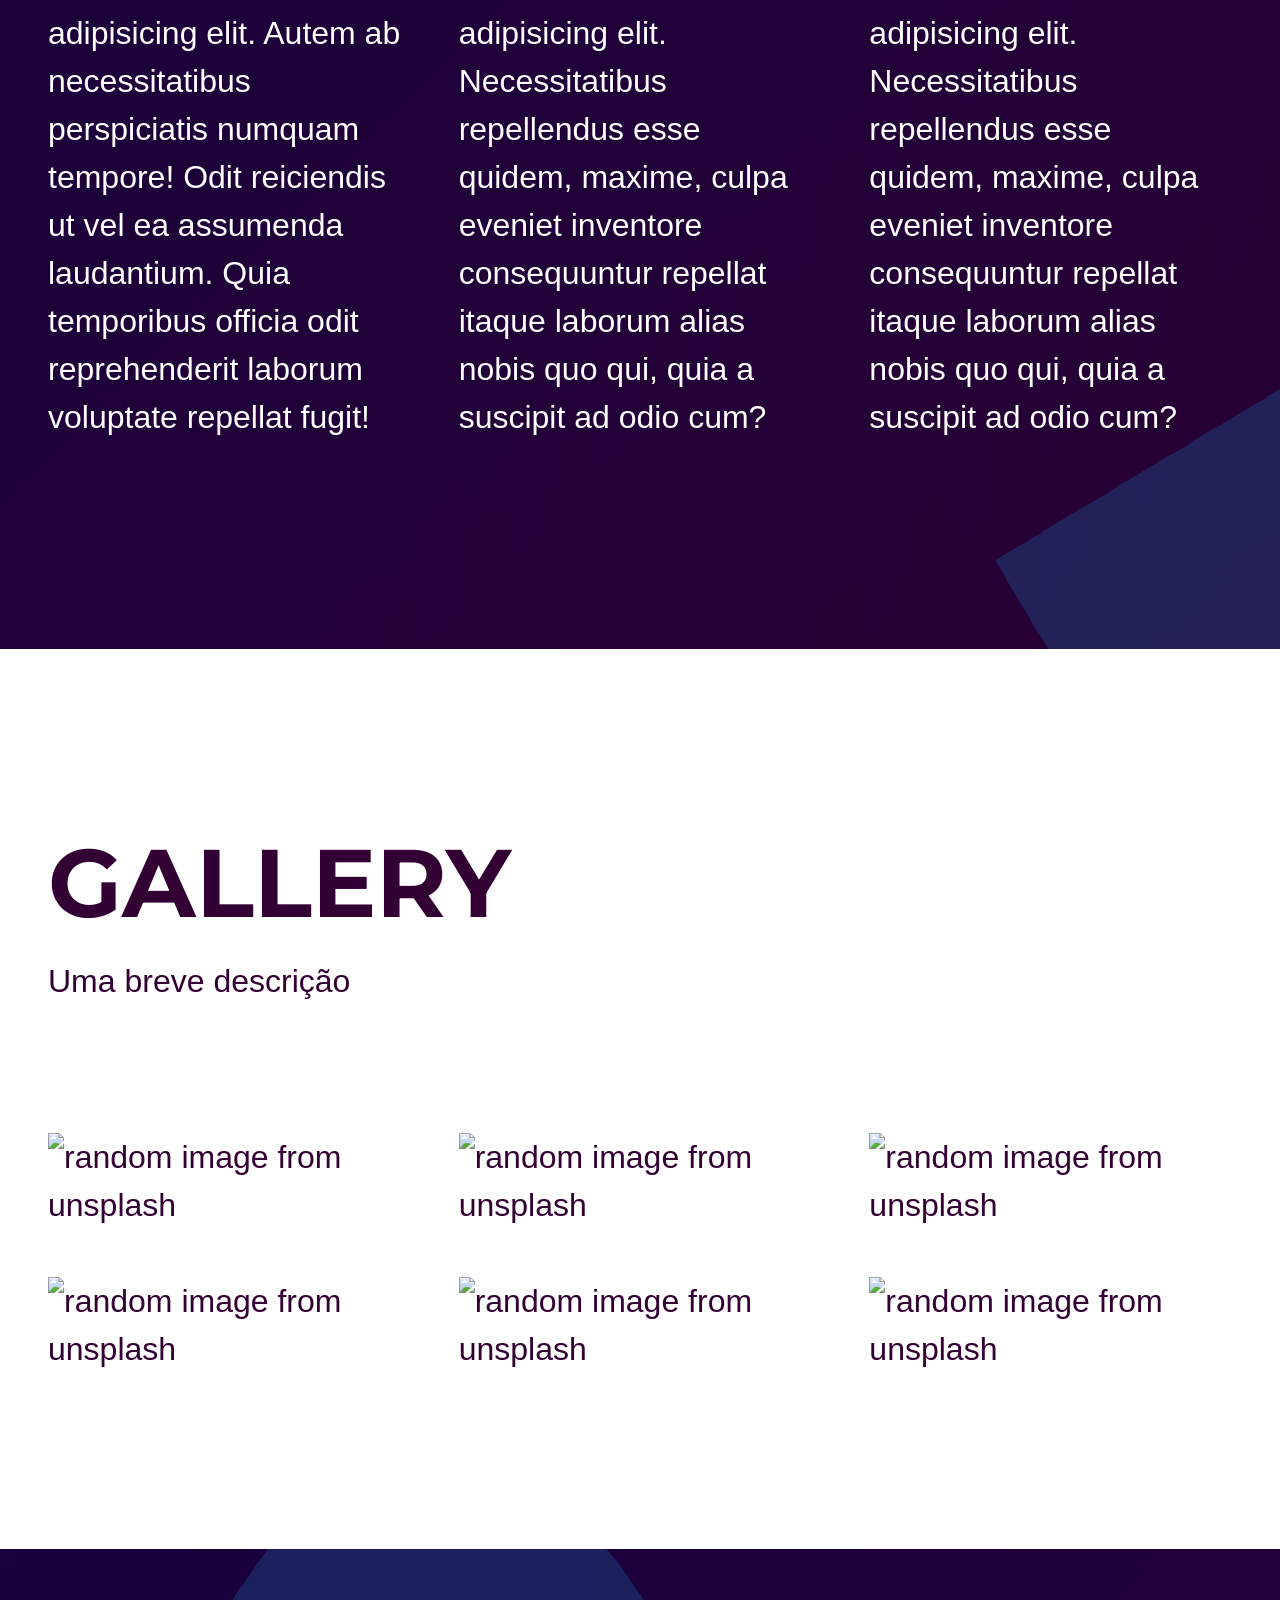
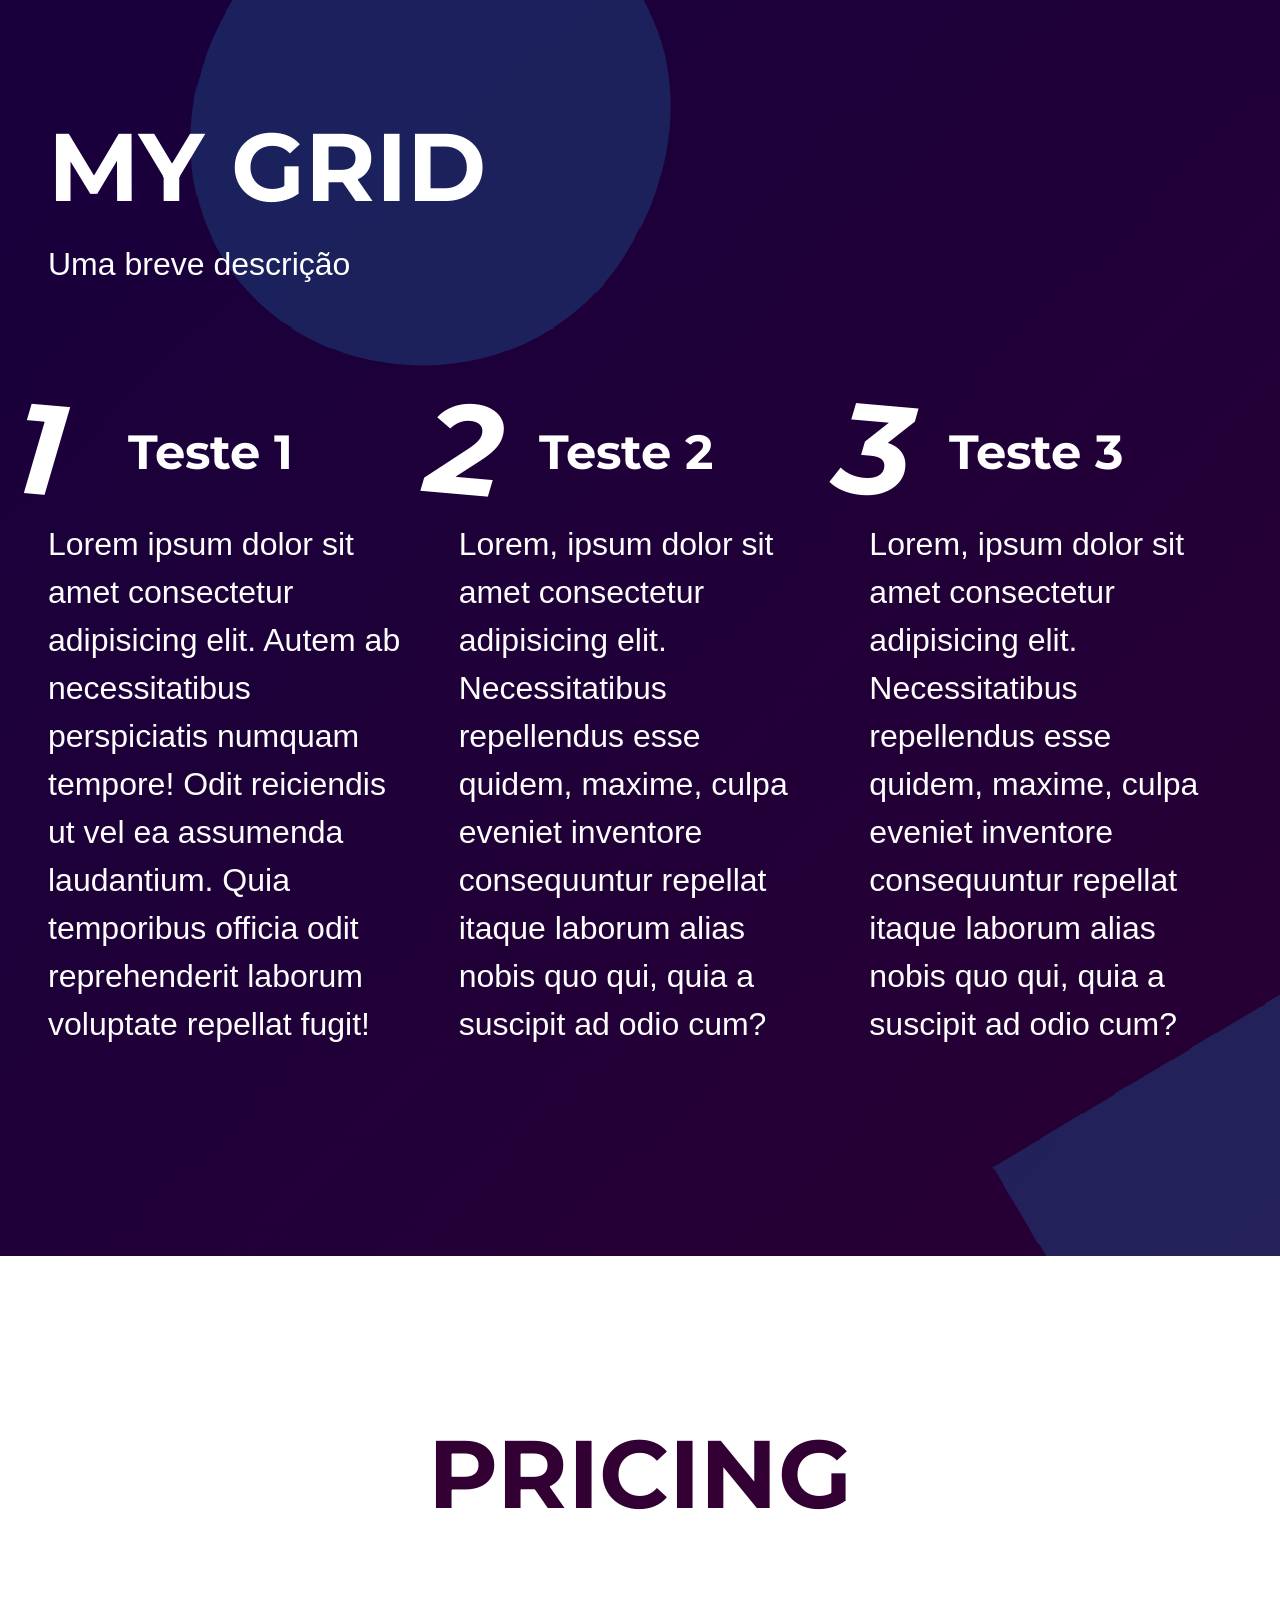
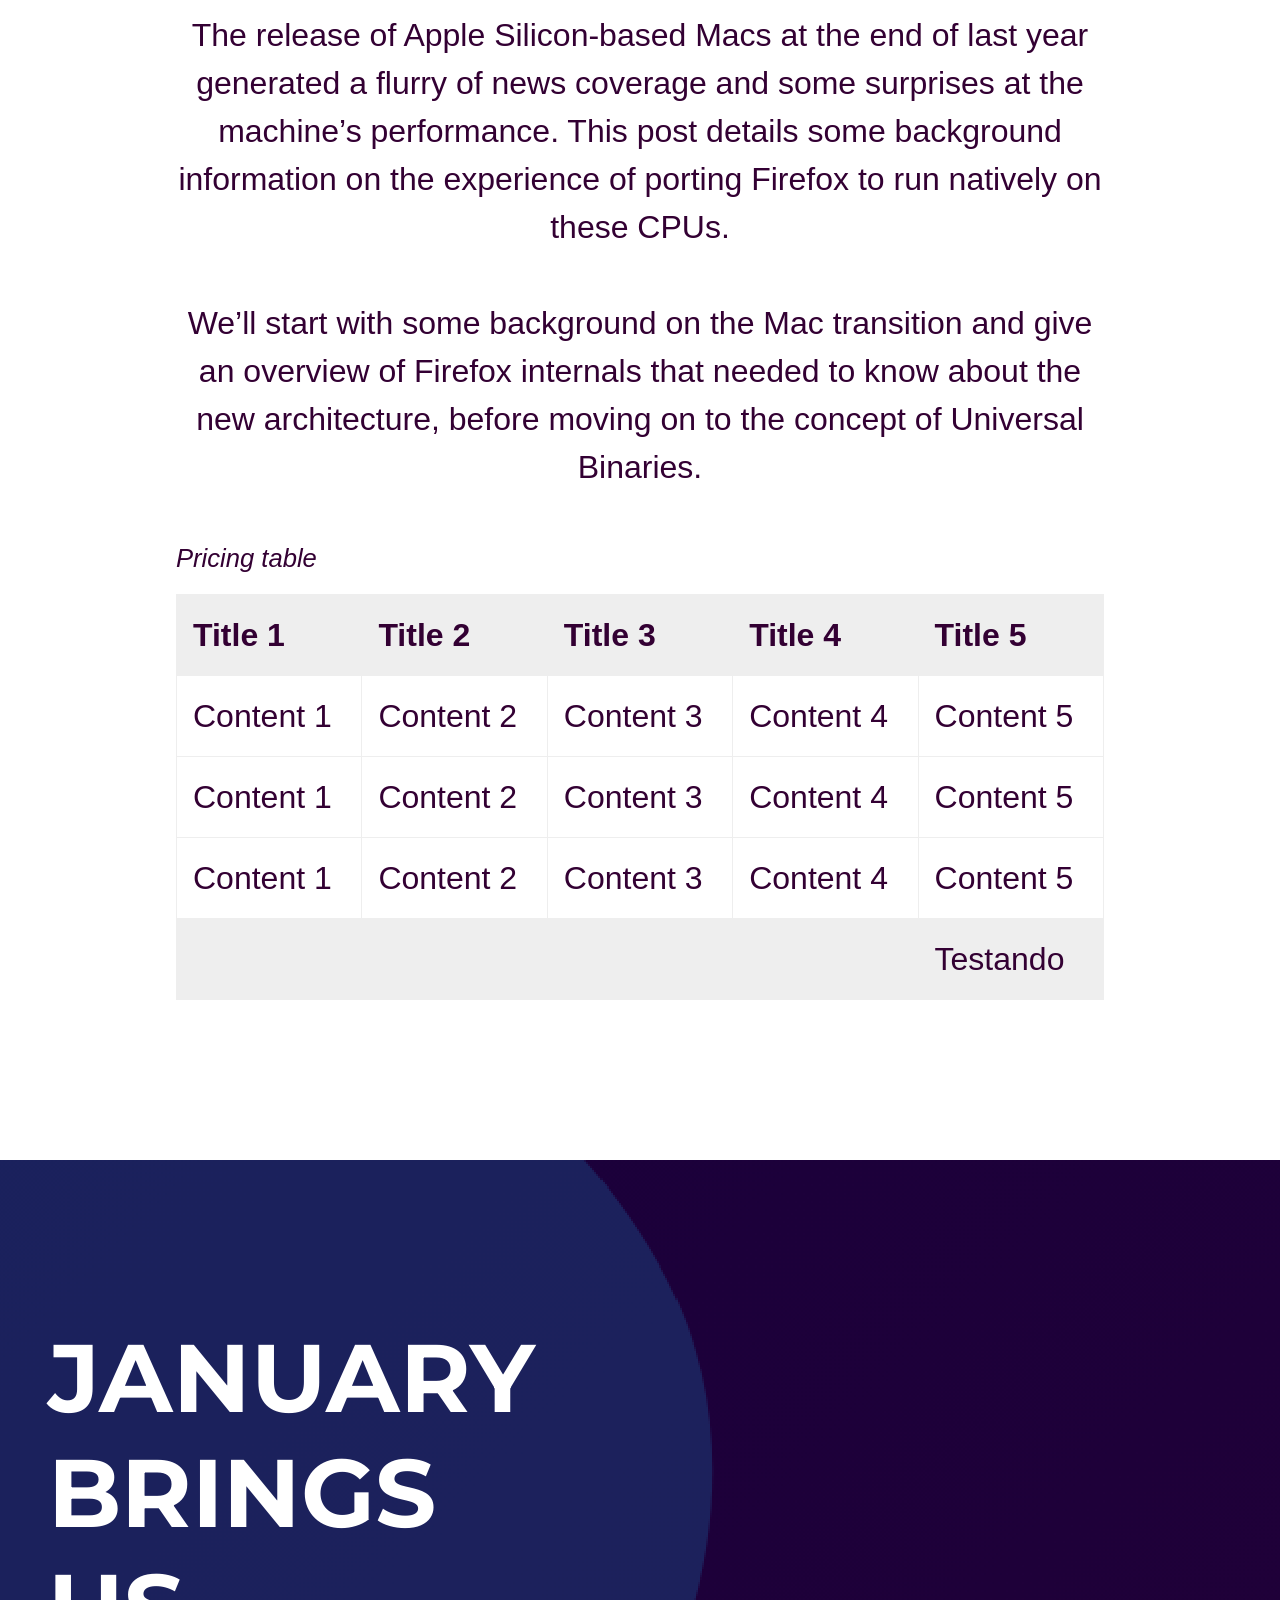
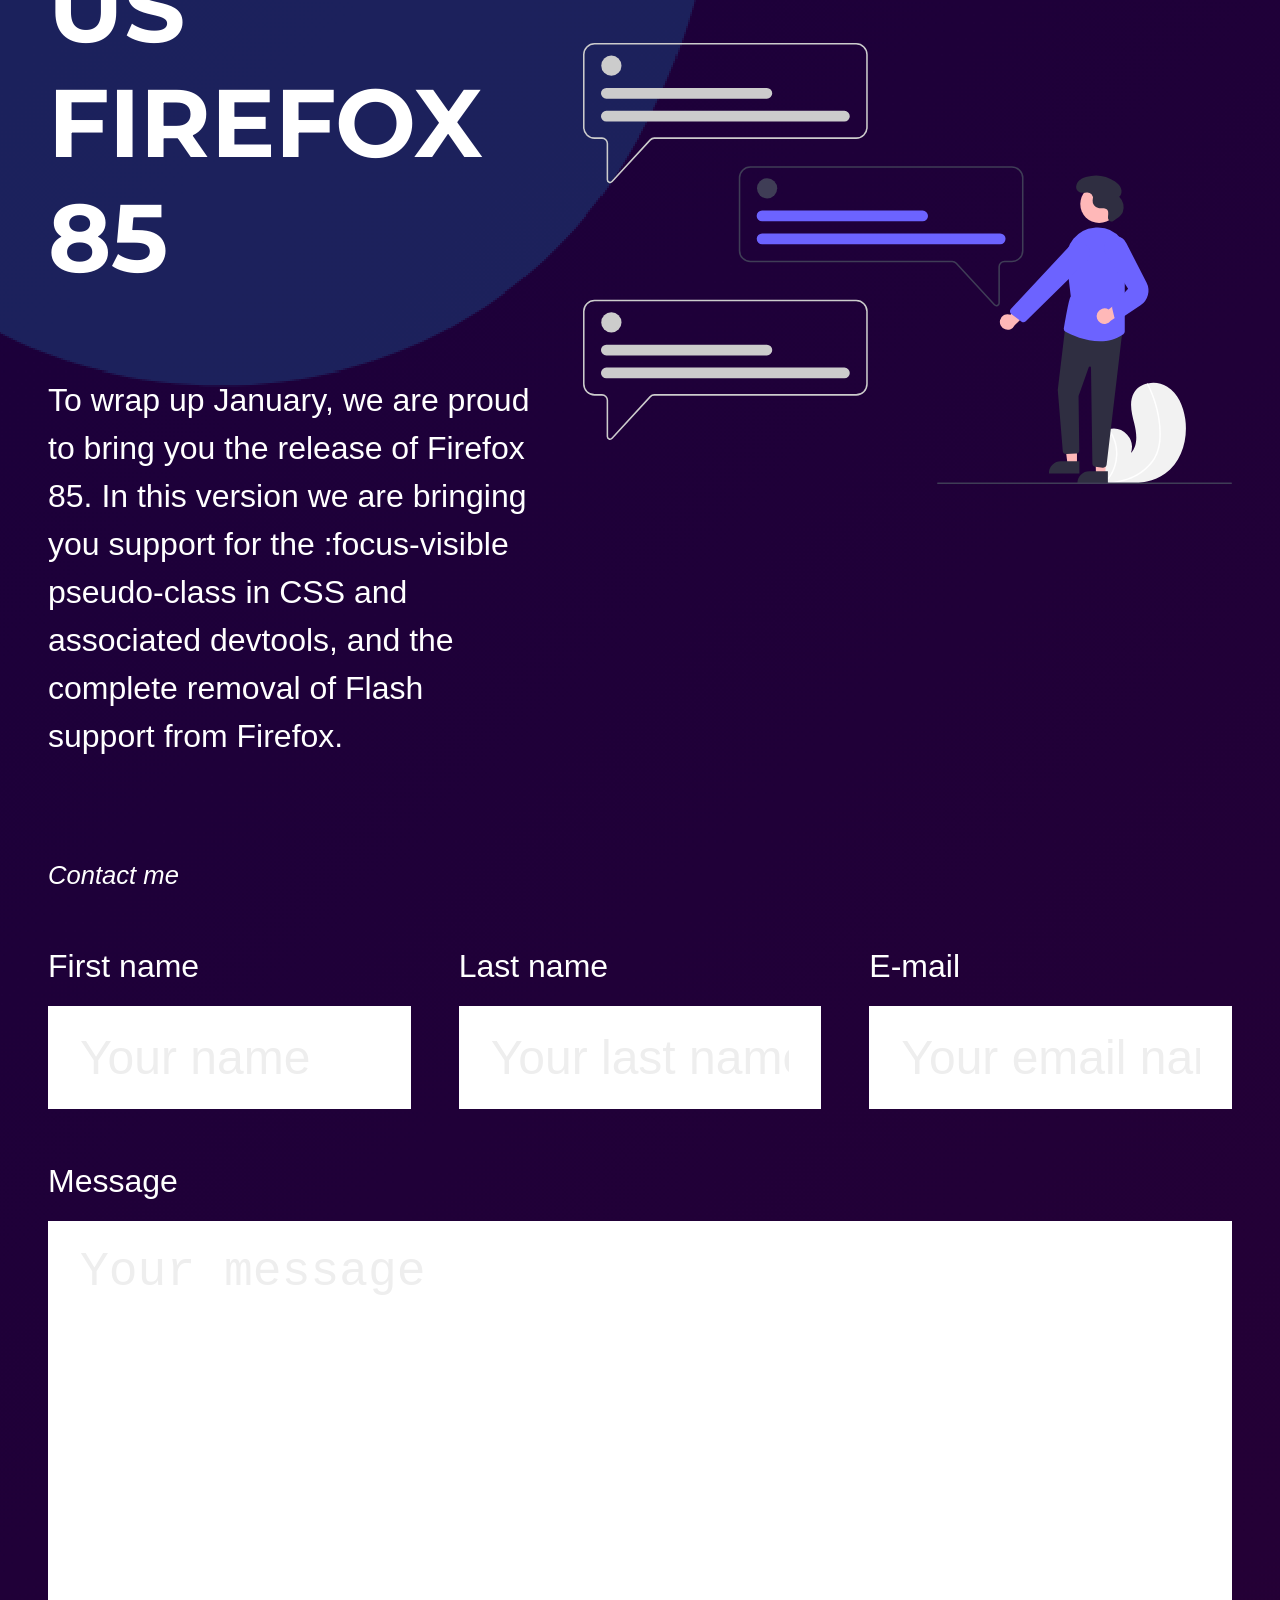
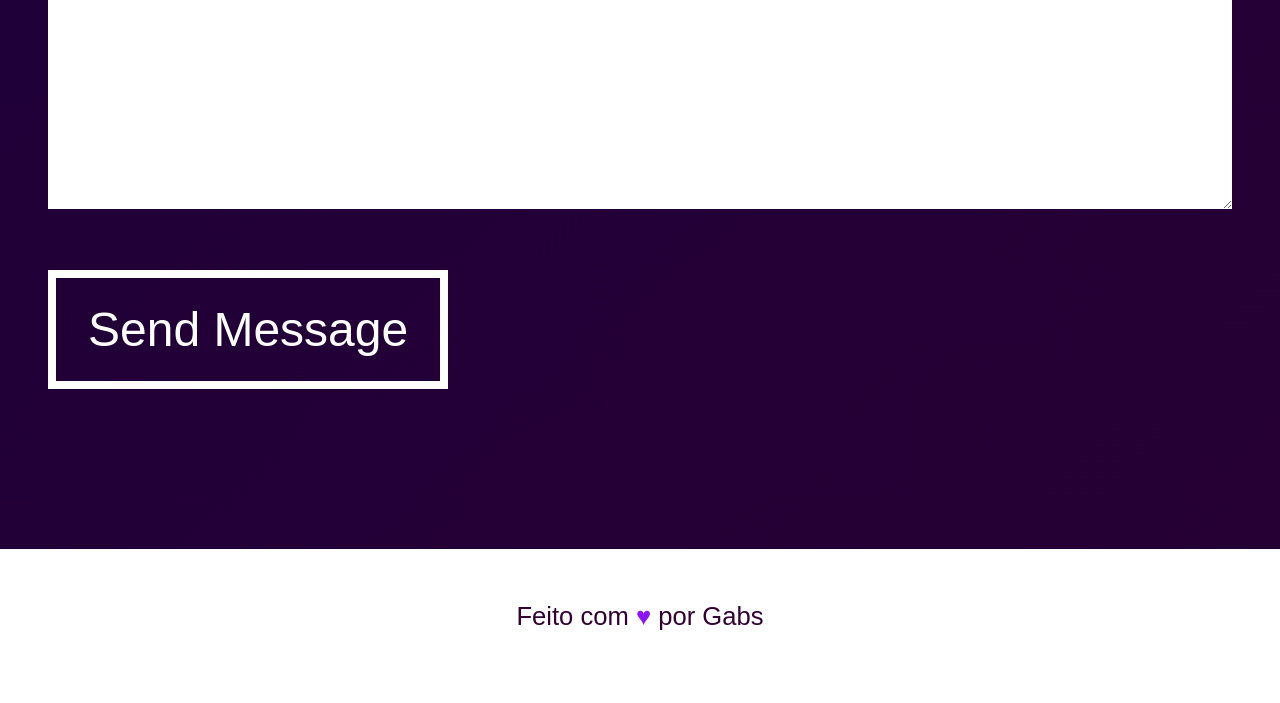
==== commit 76c4f672: "444" ====
--- a/index.html
+++ b/index.html
@@ -59,9 +59,9 @@
     <div class="main-content top3-content">
       <h2>news coverage and some
       surprises</h2>
-      <p>The release of Apple Silicon-based Macs at the end of last year generated a flurry of news coverage and some surprises at the machine’s performance. This post details some background information on the experience of porting Firefox to run natively on these CPUs.</p>
-      <p>We’ll start with some background on the Mac transition and give an overview of Firefox internals that needed to know about the new architecture, before moving on to the concept of Universal Binaries.</p>
-      <p>We’ll then explain how DRM/EME works on the new platform, talk about our experience with macOS Big Sur, and discuss various updater problems we had to deal with. We’ll conclude with the release and an overview of various other improvements that are in the pipeline.</p>
+      <p>Mussum Ipsum, cacilds vidis litro abertis. Si u mundo tá muito paradis? Toma um mé que o mundo vai girarzis!Cevadis im ampola pa arma uma pindureta.Quem manda na minha terra sou euzis!Delegadis gente finis, bibendum egestas augue arcu ut est.</p>
+      <p>Vehicula non. Ut sed ex eros. Vivamus sit amet nibh non tellus tristique interdum.Pra lá , depois divoltis porris, paradis.Em pé sem cair, deitado sem dormir, sentado sem cochilar e fazendo pose.Praesent vel viverra nisi. Mauris aliquet nunc non turpis scelerisque, eget..</p>
+      <p>Si u mundo tá muito paradis? Toma um mé que o mundo vai girarzis!Suco de cevadiss deixa as pessoas mais interessantis.Detraxit consequat et quo num tendi nada.Tá deprimidis, eu conheço uma cachacis que pode alegrar sua vidis.</p>
     </div>
   </section>
 
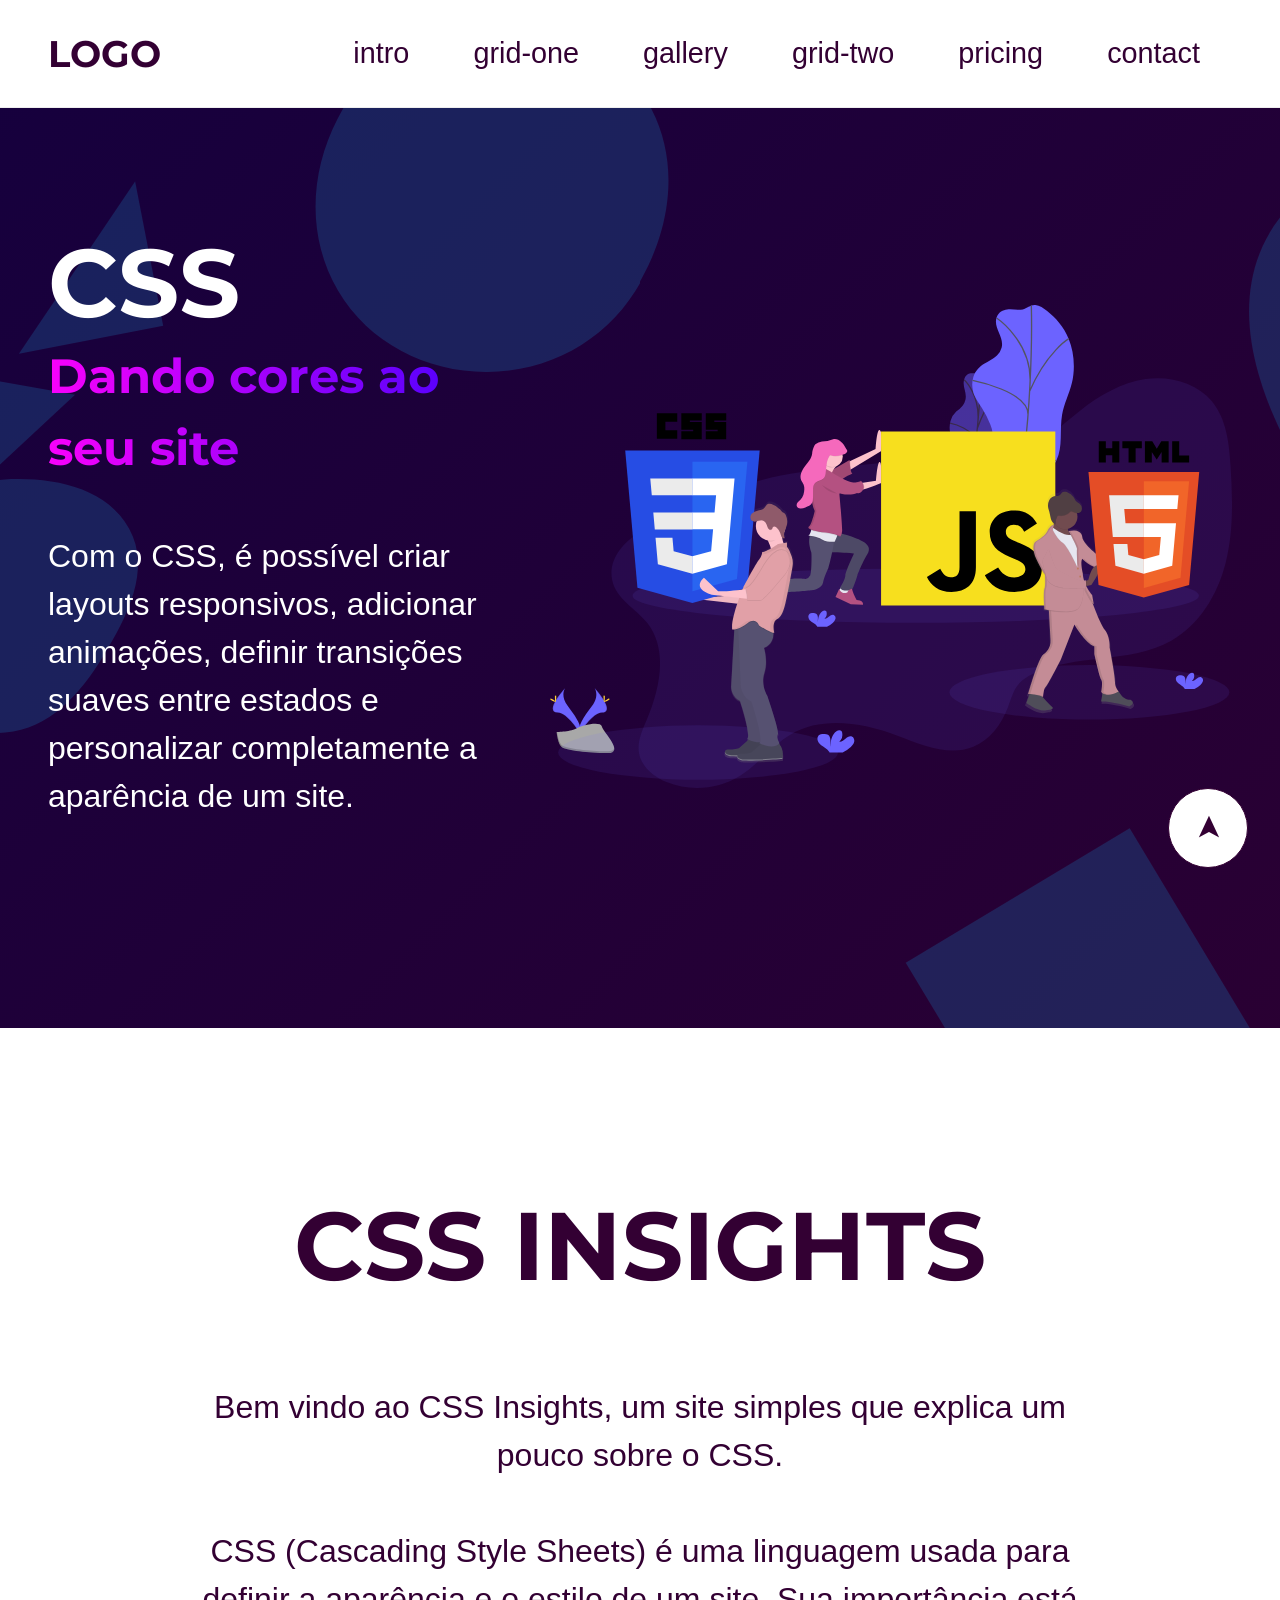
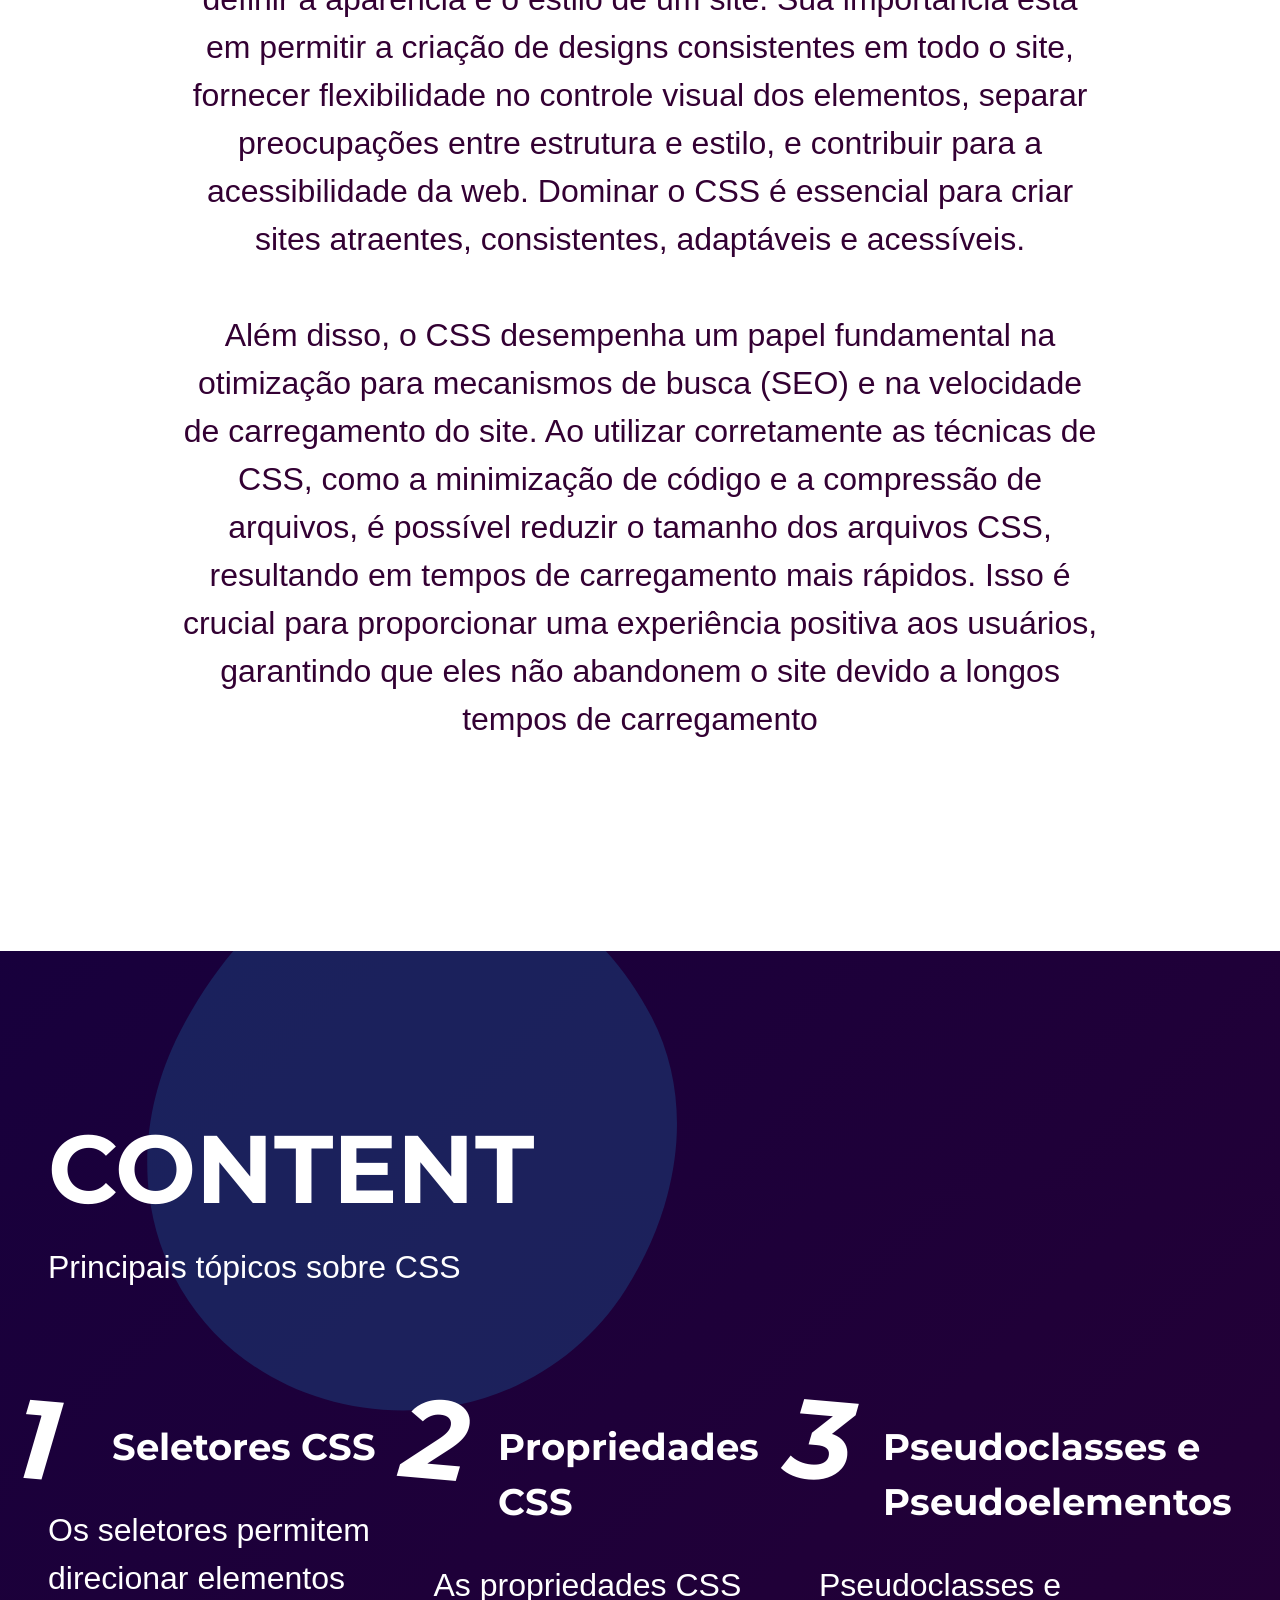
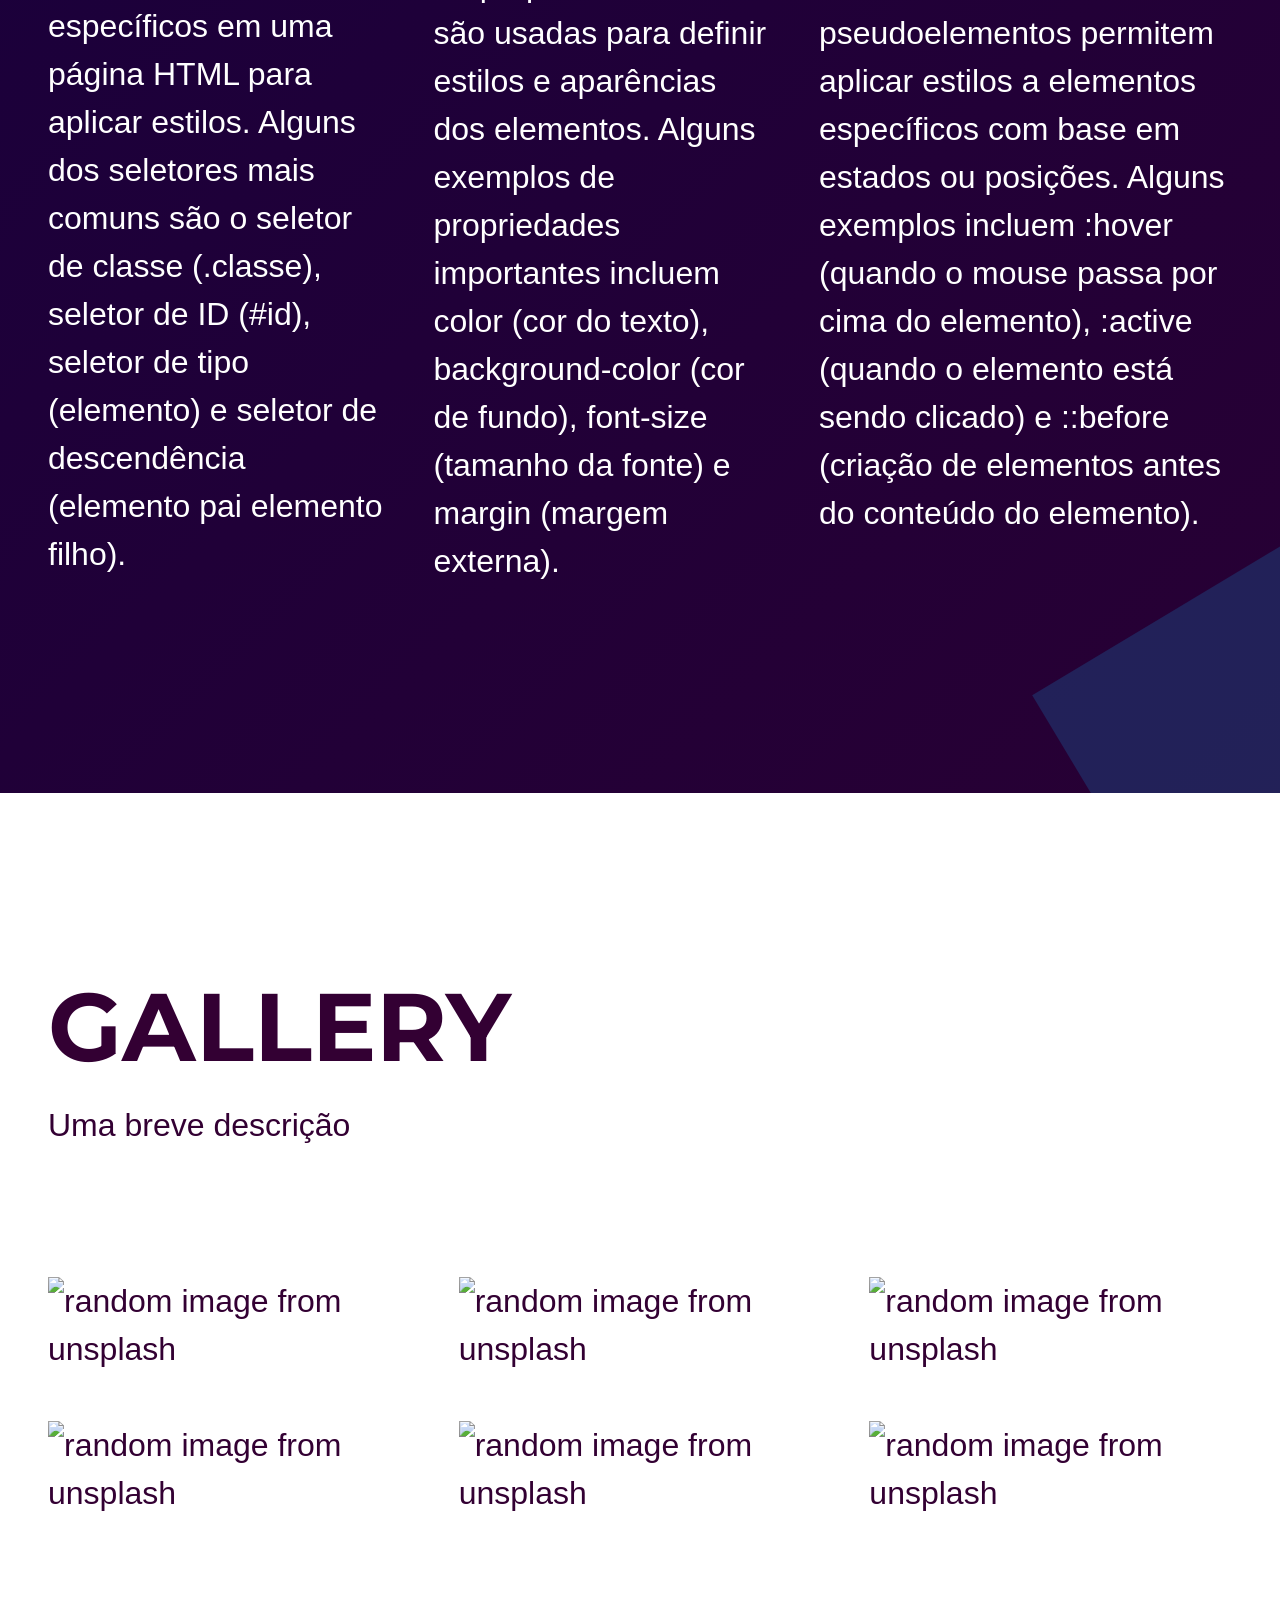
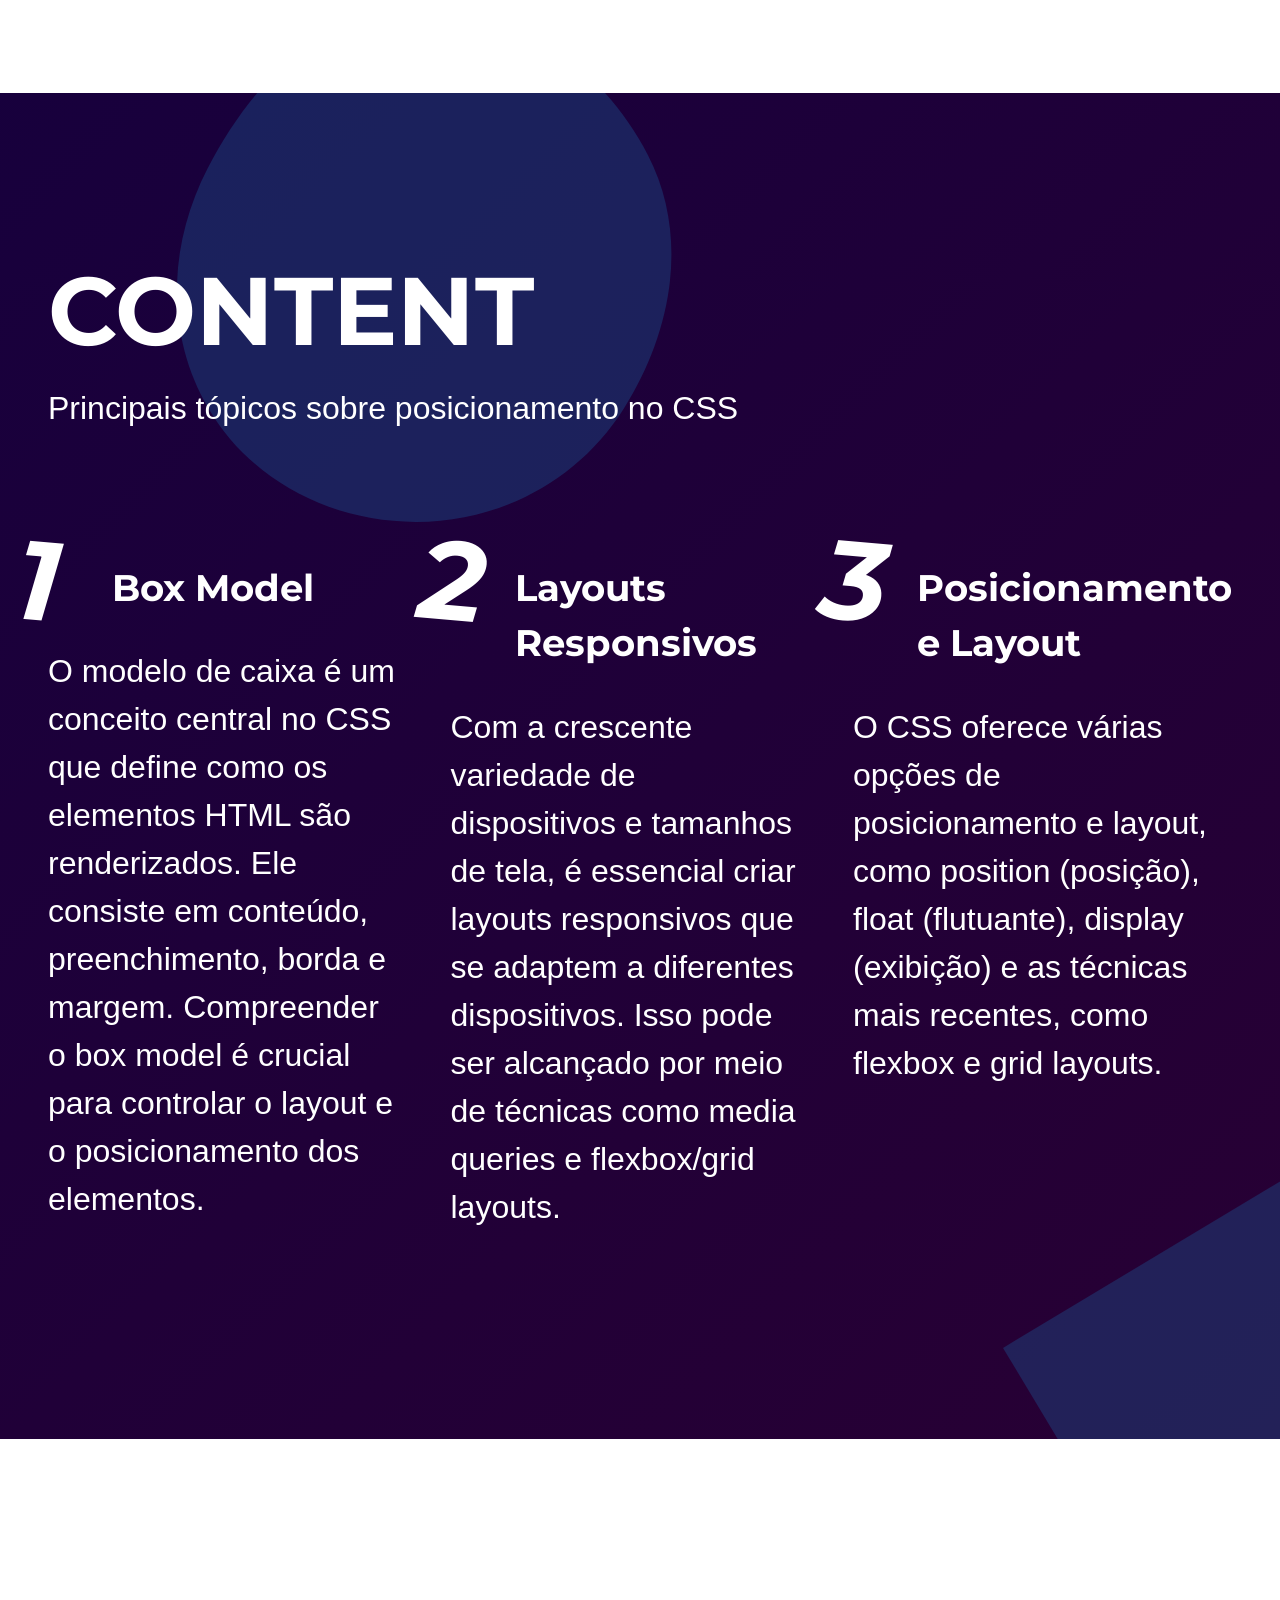
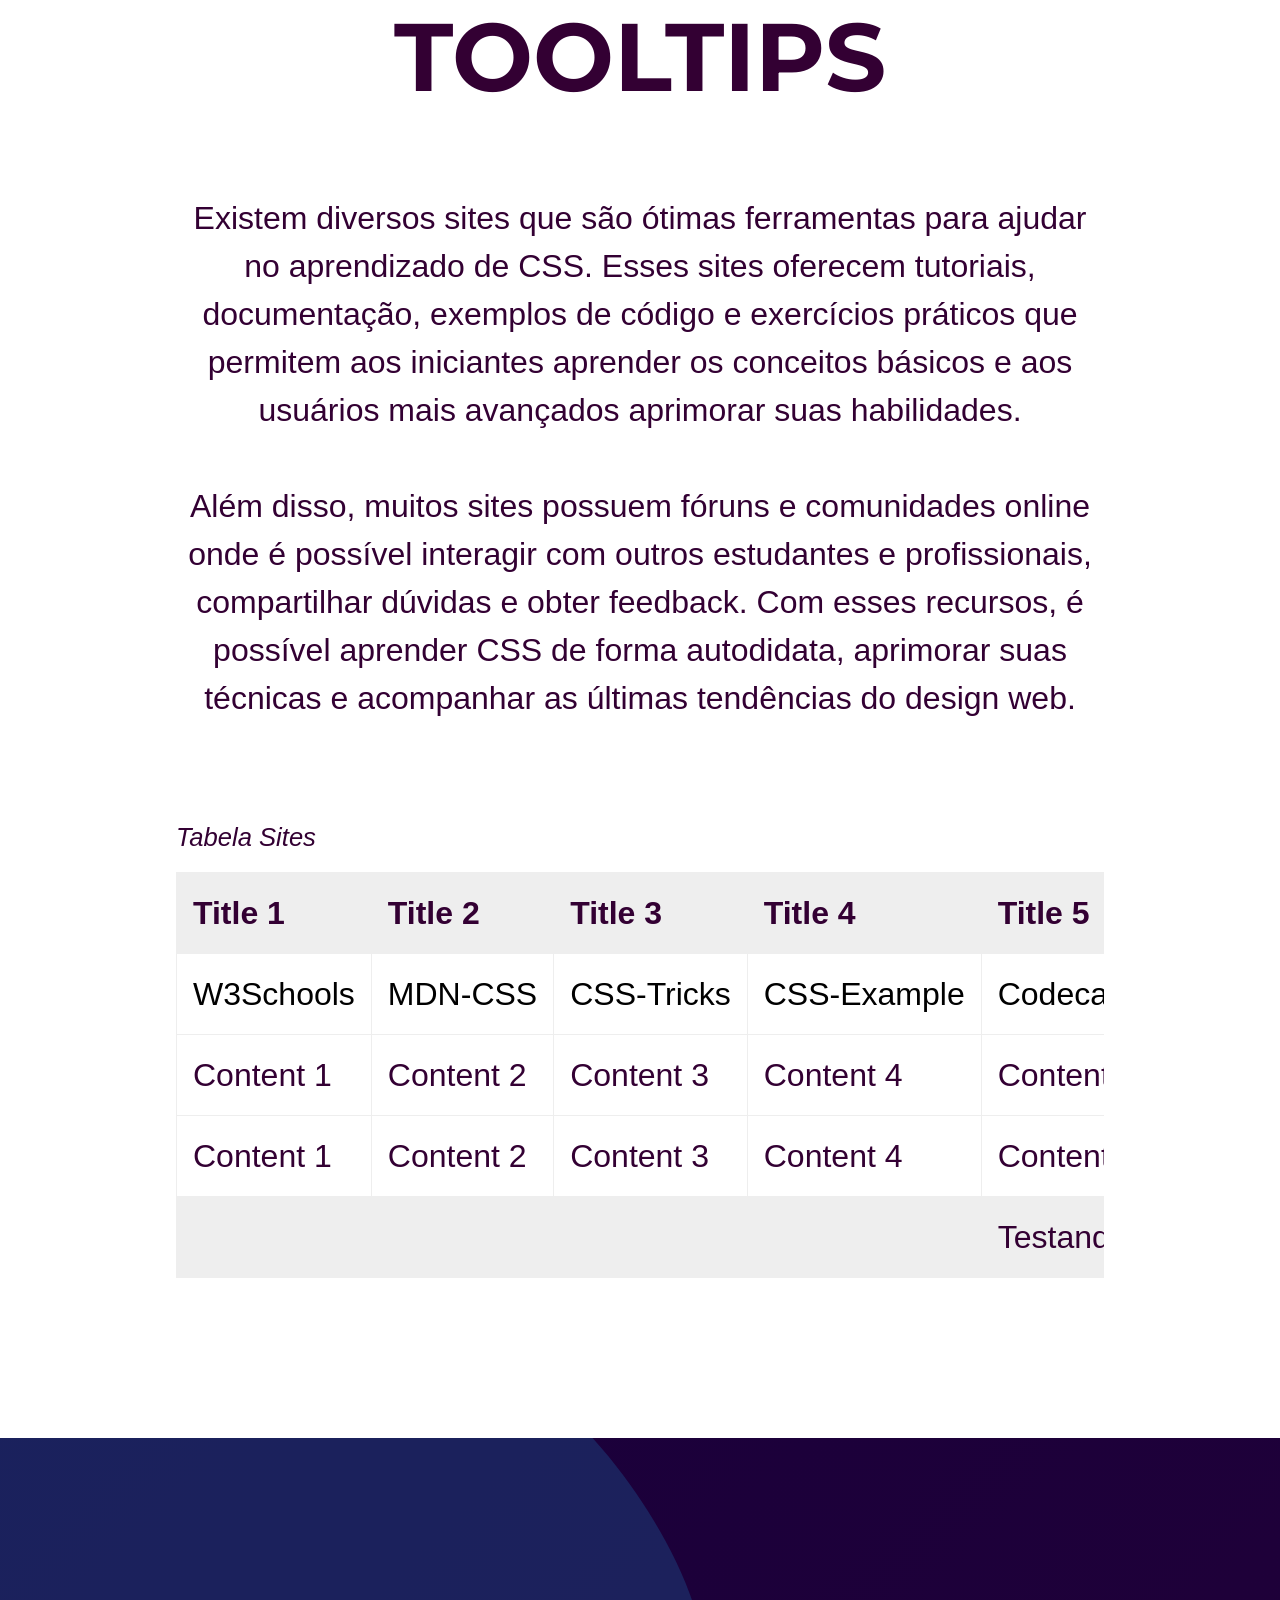
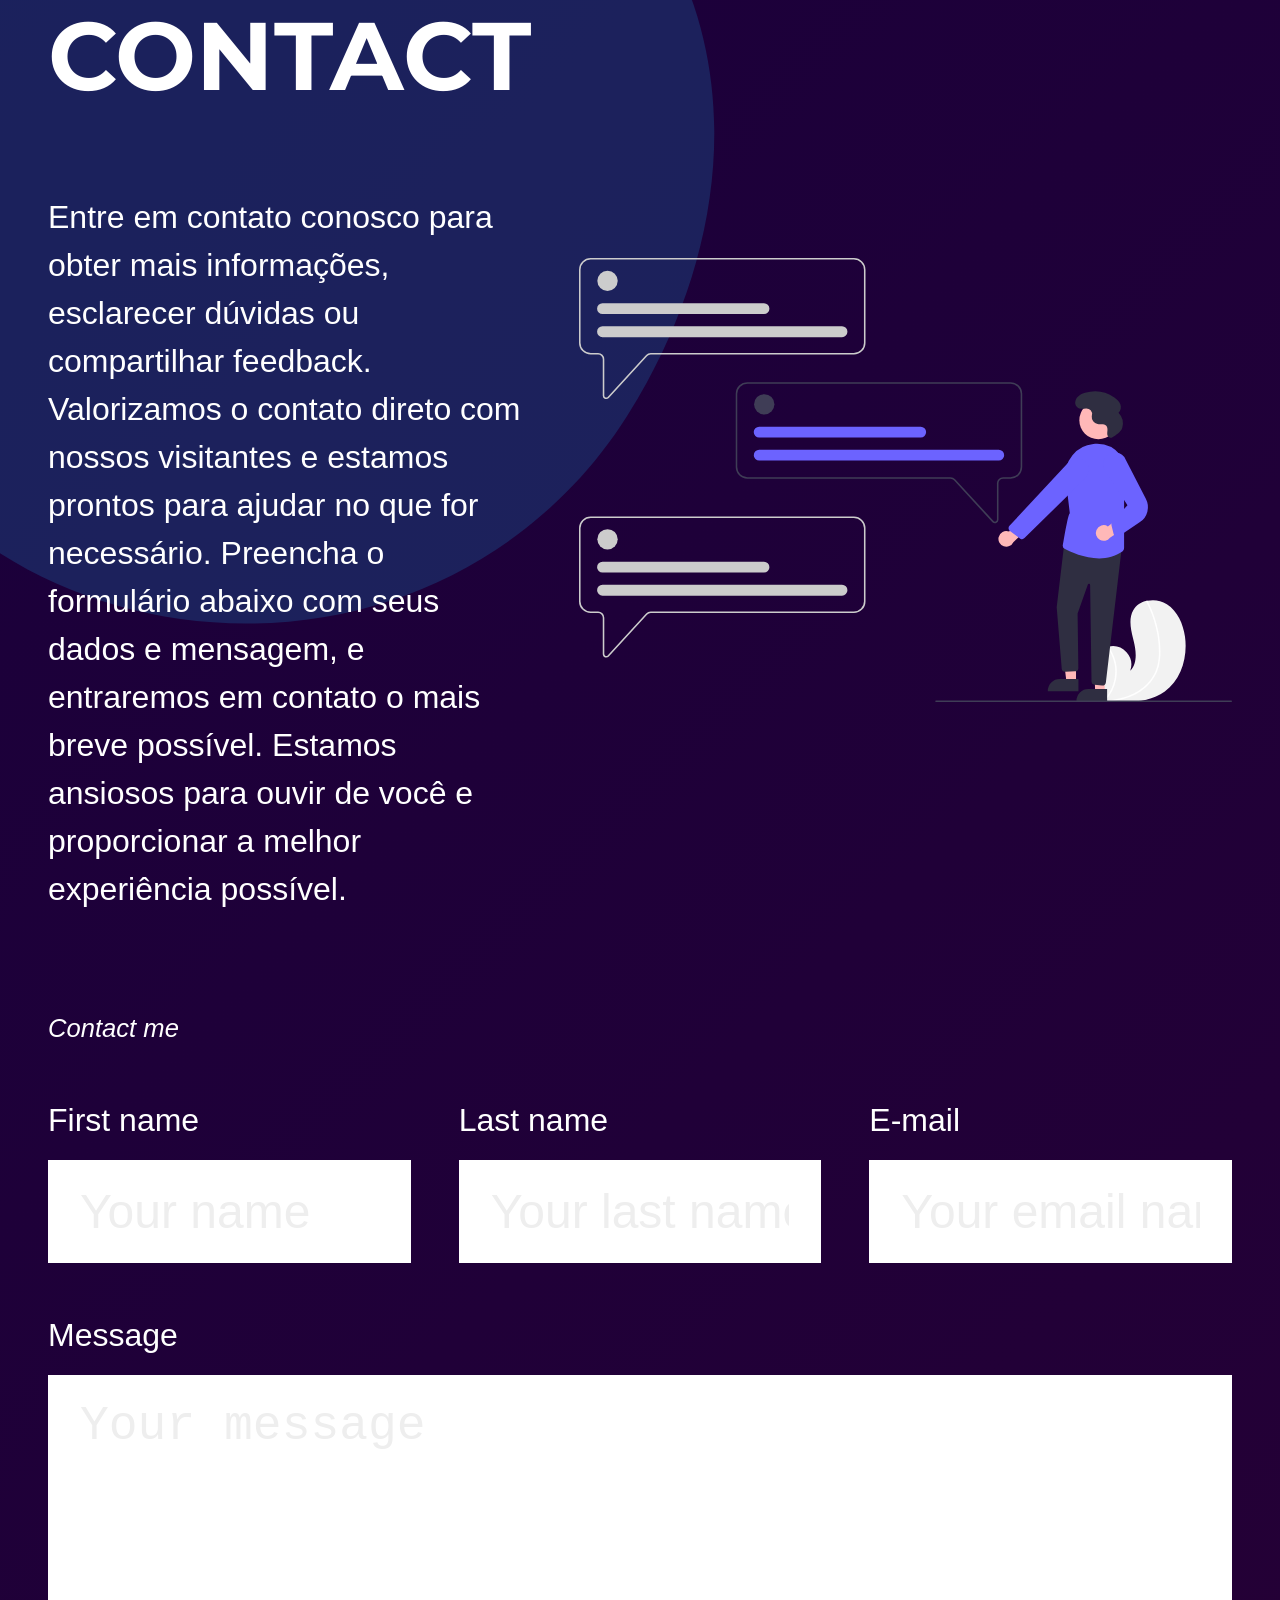
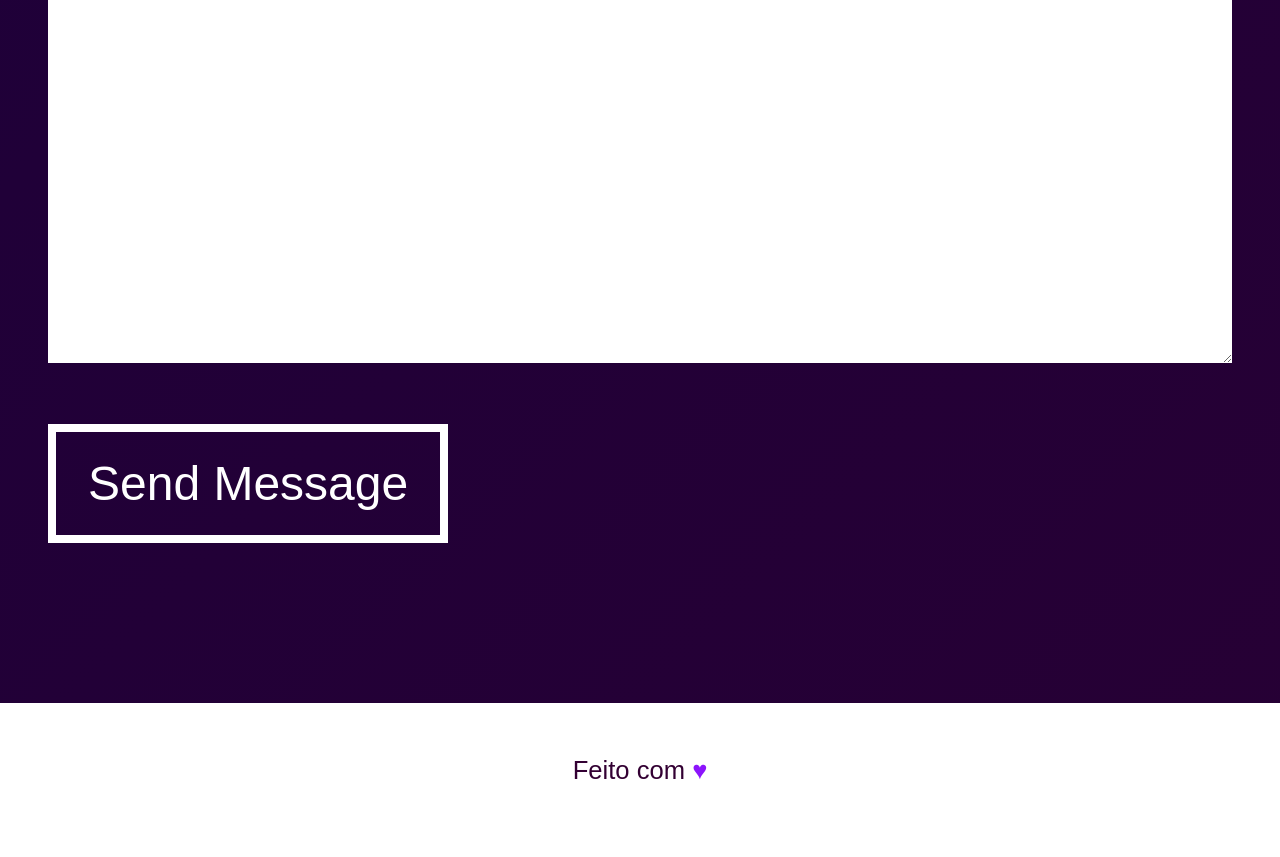
==== commit 1e6405f3: "Final (possibly) commit With john help" ====
--- a/index.html
+++ b/index.html
@@ -57,31 +57,30 @@
 
   <section id="intro" class="white-bg section">
     <div class="main-content top3-content">
-      <h2>news coverage and some
-      surprises</h2>
-      <p>Mussum Ipsum, cacilds vidis litro abertis. Si u mundo tá muito paradis? Toma um mé que o mundo vai girarzis!Cevadis im ampola pa arma uma pindureta.Quem manda na minha terra sou euzis!Delegadis gente finis, bibendum egestas augue arcu ut est.</p>
-      <p>Vehicula non. Ut sed ex eros. Vivamus sit amet nibh non tellus tristique interdum.Pra lá , depois divoltis porris, paradis.Em pé sem cair, deitado sem dormir, sentado sem cochilar e fazendo pose.Praesent vel viverra nisi. Mauris aliquet nunc non turpis scelerisque, eget..</p>
-      <p>Si u mundo tá muito paradis? Toma um mé que o mundo vai girarzis!Suco de cevadiss deixa as pessoas mais interessantis.Detraxit consequat et quo num tendi nada.Tá deprimidis, eu conheço uma cachacis que pode alegrar sua vidis.</p>
+      <h2>CSS INSIGHTS</h2>
+      <p>Bem vindo ao CSS Insights, um site simples que explica um pouco sobre o CSS.</p>
+      <p>CSS (Cascading Style Sheets) é uma linguagem usada para definir a aparência e o estilo de um site. Sua importância está em permitir a criação de designs consistentes em todo o site, fornecer flexibilidade no controle visual dos elementos, separar preocupações entre estrutura e estilo, e contribuir para a acessibilidade da web. Dominar o CSS é essencial para criar sites atraentes, consistentes, adaptáveis e acessíveis.</p>
+      <p>Além disso, o CSS desempenha um papel fundamental na otimização para mecanismos de busca (SEO) e na velocidade de carregamento do site. Ao utilizar corretamente as técnicas de CSS, como a minimização de código e a compressão de arquivos, é possível reduzir o tamanho dos arquivos CSS, resultando em tempos de carregamento mais rápidos. Isso é crucial para proporcionar uma experiência positiva aos usuários, garantindo que eles não abandonem o site devido a longos tempos de carregamento</p>
     </div>
   </section>
 
   <section id="grid-one" class="grid-one main-bg section">
     <div class="main-content grid-one-content">
-      <h2 class="grid-main-heading">My Grid</h2>
-      <p class="grid-description">Uma breve descrição</p>
+      <h2 class="grid-main-heading">Content</h2>
+      <p class="grid-description">Principais tópicos sobre CSS</p>
 
       <div class="grid">
         <article>
-          <h3>Teste 1</h3>
-          <p>Lorem ipsum dolor sit amet consectetur adipisicing elit. Autem ab necessitatibus perspiciatis numquam tempore! Odit reiciendis ut vel ea assumenda laudantium. Quia temporibus officia odit reprehenderit laborum voluptate repellat fugit!</p>
-        </article>
-        <article>
-          <h3>Teste 2</h3>
-          <p>Lorem, ipsum dolor sit amet consectetur adipisicing elit. Necessitatibus repellendus esse quidem, maxime, culpa eveniet inventore consequuntur repellat itaque laborum alias nobis quo qui, quia a suscipit ad odio cum?</p>
-        </article>
-        <article>
-          <h3>Teste 3</h3>
-          <p>Lorem, ipsum dolor sit amet consectetur adipisicing elit. Necessitatibus repellendus esse quidem, maxime, culpa eveniet inventore consequuntur repellat itaque laborum alias nobis quo qui, quia a suscipit ad odio cum?</p>
+          <h3>Seletores CSS</h3>
+          <p>Os seletores permitem direcionar elementos específicos em uma página HTML para aplicar estilos. Alguns dos seletores mais comuns são o seletor de classe (.classe), seletor de ID (#id), seletor de tipo (elemento) e seletor de descendência (elemento pai elemento filho).</p>
+        </article>
+        <article>
+          <h3>Propriedades CSS</h3>
+          <p> As propriedades CSS são usadas para definir estilos e aparências dos elementos. Alguns exemplos de propriedades importantes incluem color (cor do texto), background-color (cor de fundo), font-size (tamanho da fonte) e margin (margem externa).</p>
+        </article>
+        <article>
+          <h3>Pseudoclasses e Pseudoelementos</h3>
+          <p>Pseudoclasses e pseudoelementos permitem aplicar estilos a elementos específicos com base em estados ou posições. Alguns exemplos incluem :hover (quando o mouse passa por cima do elemento), :active (quando o elemento está sendo clicado) e ::before (criação de elementos antes do conteúdo do elemento).</p>
         </article>
       </div>
     </div>
@@ -117,21 +116,21 @@
 
   <section id="grid-two" class="grid-one main-bg section">
     <div class="main-content grid-one-content">
-      <h2 class="grid-main-heading">My Grid</h2>
-      <p class="grid-description">Uma breve descrição</p>
+      <h2 class="grid-main-heading">CONTENT</h2>
+      <p class="grid-description">Principais tópicos sobre posicionamento no CSS</p>
 
       <div class="grid">
         <article>
-          <h3>Teste 1</h3>
-          <p>Lorem ipsum dolor sit amet consectetur adipisicing elit. Autem ab necessitatibus perspiciatis numquam tempore! Odit reiciendis ut vel ea assumenda laudantium. Quia temporibus officia odit reprehenderit laborum voluptate repellat fugit!</p>
-        </article>
-        <article>
-          <h3>Teste 2</h3>
-          <p>Lorem, ipsum dolor sit amet consectetur adipisicing elit. Necessitatibus repellendus esse quidem, maxime, culpa eveniet inventore consequuntur repellat itaque laborum alias nobis quo qui, quia a suscipit ad odio cum?</p>
-        </article>
-        <article>
-          <h3>Teste 3</h3>
-          <p>Lorem, ipsum dolor sit amet consectetur adipisicing elit. Necessitatibus repellendus esse quidem, maxime, culpa eveniet inventore consequuntur repellat itaque laborum alias nobis quo qui, quia a suscipit ad odio cum?</p>
+          <h3>Box Model</h3>
+          <p>O modelo de caixa é um conceito central no CSS que define como os elementos HTML são renderizados. Ele consiste em conteúdo, preenchimento, borda e margem. Compreender o box model é crucial para controlar o layout e o posicionamento dos elementos.</p>
+        </article>
+        <article>
+          <h3>Layouts Responsivos</h3>
+          <p>Com a crescente variedade de dispositivos e tamanhos de tela, é essencial criar layouts responsivos que se adaptem a diferentes dispositivos. Isso pode ser alcançado por meio de técnicas como media queries e flexbox/grid layouts.</p>
+        </article>
+        <article>
+          <h3>Posicionamento e Layout</h3>
+          <p>O CSS oferece várias opções de posicionamento e layout, como position (posição), float (flutuante), display (exibição) e as técnicas mais recentes, como flexbox e grid layouts.</p>
         </article>
       </div>
     </div>
@@ -139,13 +138,15 @@
 
   <section id="pricing" class="white-bg section">
     <div class="main-content top3-content">
-      <h2>Pricing</h2>
-      <p>The release of Apple Silicon-based Macs at the end of last year generated a flurry of news coverage and some surprises at the machine’s performance. This post details some background information on the experience of porting Firefox to run natively on these CPUs.</p>
-      <p>We’ll start with some background on the Mac transition and give an overview of Firefox internals that needed to know about the new architecture, before moving on to the concept of Universal Binaries.</p>
+      <h2>Tooltips</h2>
+
+      <p>Existem diversos sites que são ótimas ferramentas para ajudar no aprendizado de CSS. Esses sites oferecem tutoriais, documentação, exemplos de código e exercícios práticos que permitem aos iniciantes aprender os conceitos básicos e aos usuários mais avançados aprimorar suas habilidades.</p>
+      <p>Além disso, muitos sites possuem fóruns e comunidades online onde é possível interagir com outros estudantes e profissionais, compartilhar dúvidas e obter feedback. Com esses recursos, é possível aprender CSS de forma autodidata, aprimorar suas técnicas e acompanhar as últimas tendências do design web.</p>
+      <br>
 
       <div class="responsive-table">
         <table>
-          <caption>Pricing table</caption>
+          <caption>Tabela Sites</caption>
 
           <thead>
             <th>Title 1</th>
@@ -157,6 +158,13 @@
 
           <tbody>
             <tr>
+              <td><a class="table-link" rel="nofollow" target="_blank" href="https://www.w3schools.com/css/">W3Schools</a></td>
+              <td><a class="table-link" rel="nofollow" target="_blank" href=" https://developer.mozilla.org/pt-BR/docs/Web/CSS">MDN-CSS</a></td>
+              <td><a class="table-link" rel="nofollow" target="_blank" href=" https://css-tricks.com/">CSS-Tricks</a></td>
+              <td><a class="table-link" rel="nofollow" target="_blank" href="https://gridbyexample.com/">CSS-Example</a></td>
+              <td><a class="table-link" rel="nofollow" target="_blank" href="https://www.codecademy.com/learn/learn-css">Codecademy</a></td>
+            </tr>
+            <tr>
               <td>Content 1</td>
               <td>Content 2</td>
               <td>Content 3</td>
@@ -170,13 +178,6 @@
               <td>Content 4</td>
               <td>Content 5</td>
             </tr>
-            <tr>
-              <td>Content 1</td>
-              <td>Content 2</td>
-              <td>Content 3</td>
-              <td>Content 4</td>
-              <td>Content 5</td>
-            </tr>
           </tbody>
 
           <tfoot>
@@ -196,10 +197,8 @@
   <section id="contact" class="intro main-bg section">
     <div class="main-content intro-content">
       <div class="intro-text-content">
-        <h2>January brings us Firefox 85</h2>
-        <p>To wrap up January, we are proud to bring you the release of Firefox 85. In this version we are bringing you
-          support for the :focus-visible pseudo-class in CSS and associated devtools, and the complete removal of Flash
-          support from Firefox.</p>
+        <h2>Contact</h2>
+        <p>Entre em contato conosco para obter mais informações, esclarecer dúvidas ou compartilhar feedback. Valorizamos o contato direto com nossos visitantes e estamos prontos para ajudar no que for necessário. Preencha o formulário abaixo com seus dados e mensagem, e entraremos em contato o mais breve possível. Estamos ansiosos para ouvir de você e proporcionar a melhor experiência possível.</p>
       </div>
       <div class="intro-img">
         <img src="assets/imgs/contact.svg" alt="Logo de HTML, CSS e JS.">
@@ -239,10 +238,10 @@
   </section>
 
   <footer id="footer" class="footer white-bg">
-    <p><a rel="nofollow" target="_blank" href="https://github.com/GabsDsgn/Projeto-Landing-Page-UCB-Udemy"> Feito com <span class="heart">♥</span> por Gabs</a></p>
+    <p><a rel="nofollow" target="_blank" href="https://github.com/GabsDsgn/Projeto-Landing-Page-UCB-Udemy"> Feito com <span class="heart">♥</span></a></p>
   </footer>
 
-  <a class="back-to-top" href="#">➤</a>
+  <a class="back-to-top" href="#home">➤</a>
 
 </body>
 
--- a/assets/css/style.css
+++ b/assets/css/style.css
@@ -52,9 +52,9 @@
 }
 
 .grid h3 {
-  font-size: 3rem;
+  font-size: 2.3rem;
   position: relative;
-  padding-left: 5rem;
+  padding-left: 4rem;
   padding-bottom: 2rem;
 }
 
@@ -62,7 +62,7 @@
   counter-increment: grid-counter;
   content: counter(grid-counter);
   position: absolute;
-  font-size: 8rem;
+  font-size: 7rem;
   font-style: italic;
   top: -4rem;
   left: -2rem;
@@ -181,6 +181,15 @@
   color: var(--primary-color);
   transform: rotate(-90deg);
   border: 0.1rem solid var(--primary-color);
+}
+
+.table-link {
+  text-decoration: none;
+  color: black;
+}
+
+.table-link:hover {
+  color: var(--secondary-color);
 }
 
 @media (max-width: 800px) {
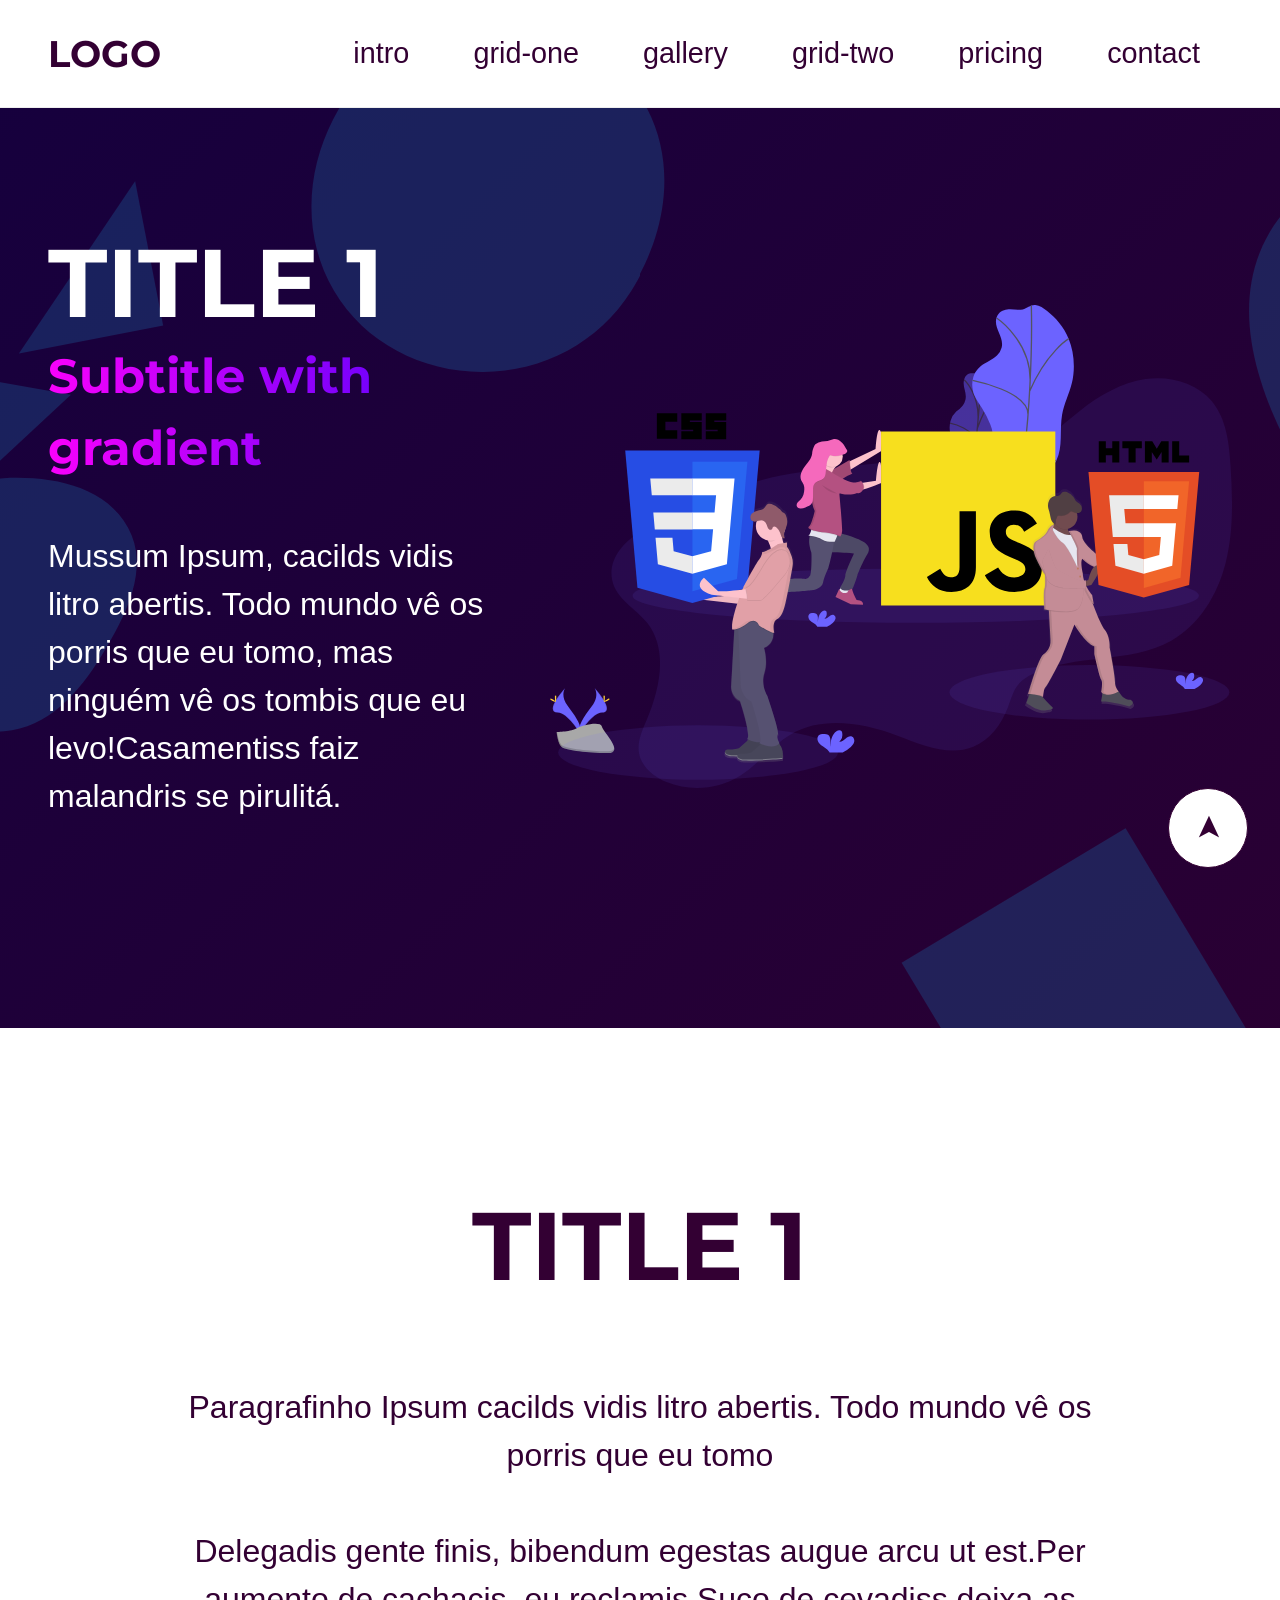
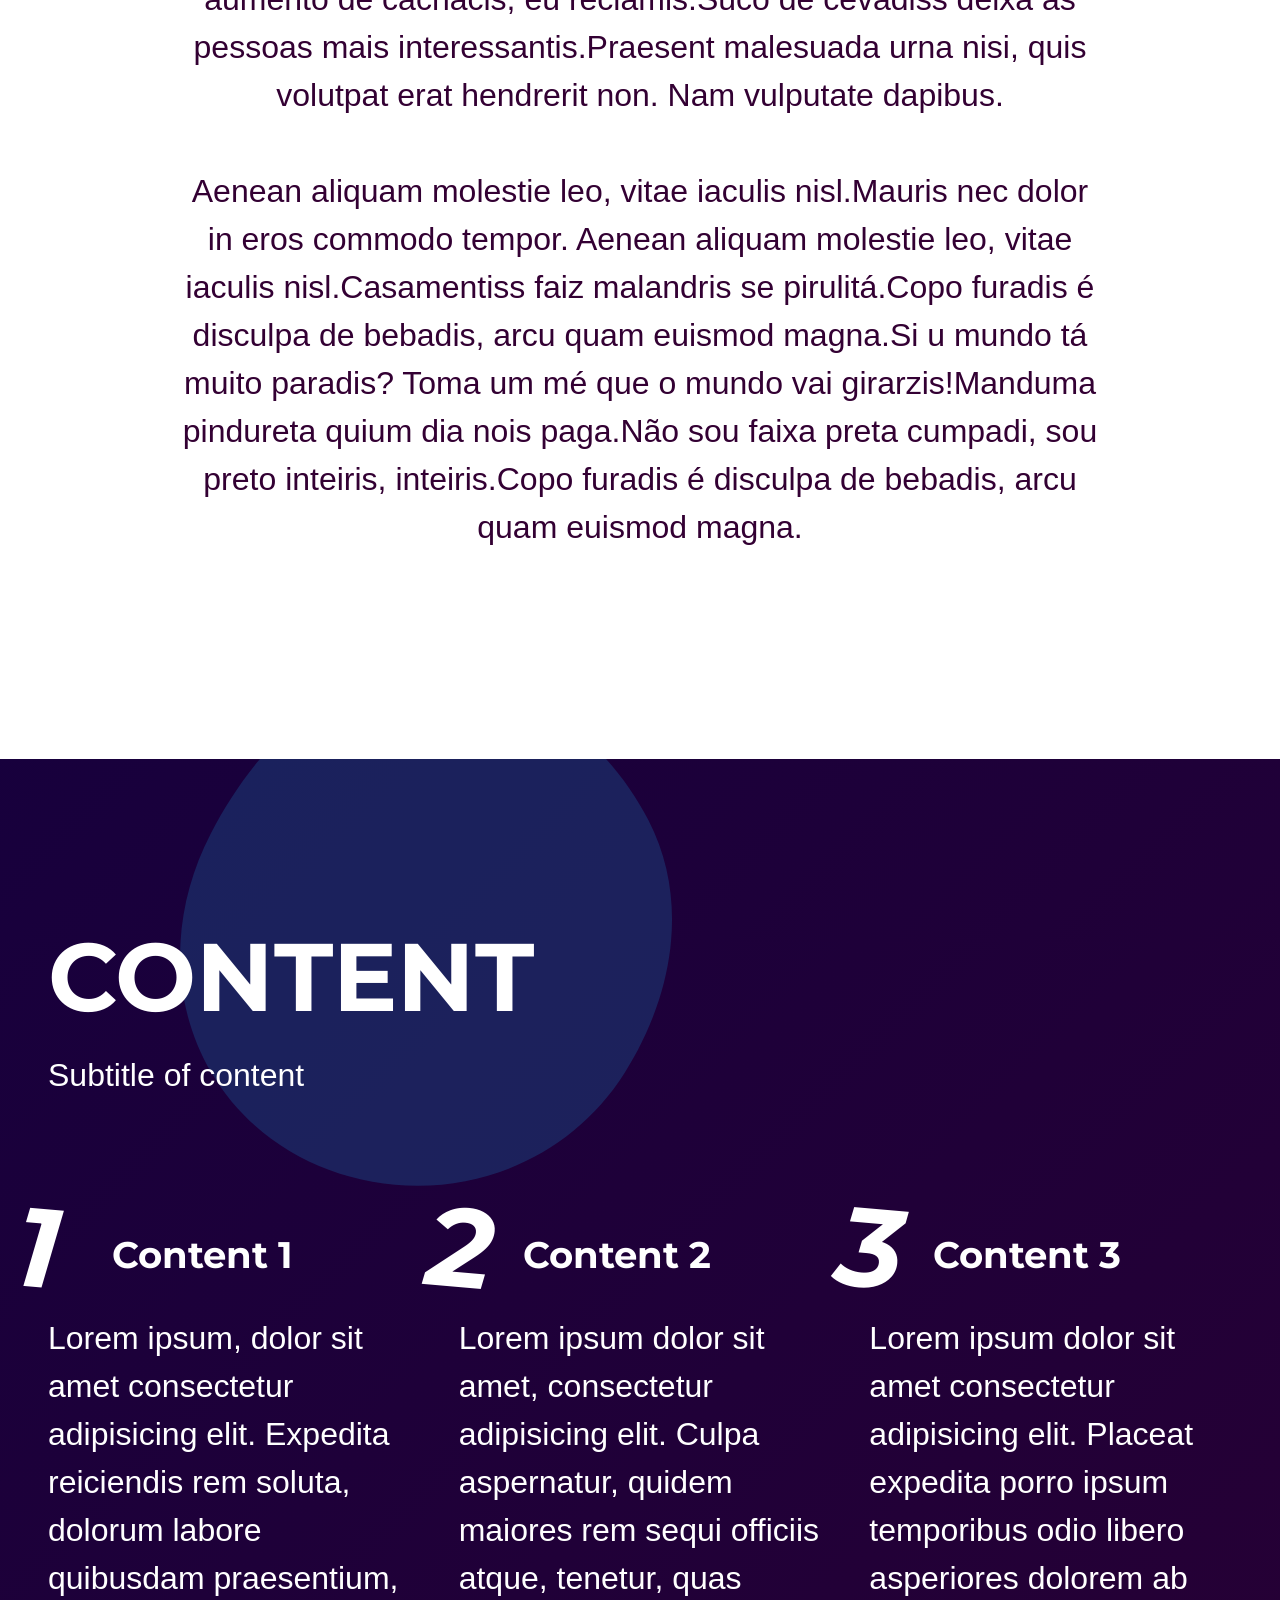
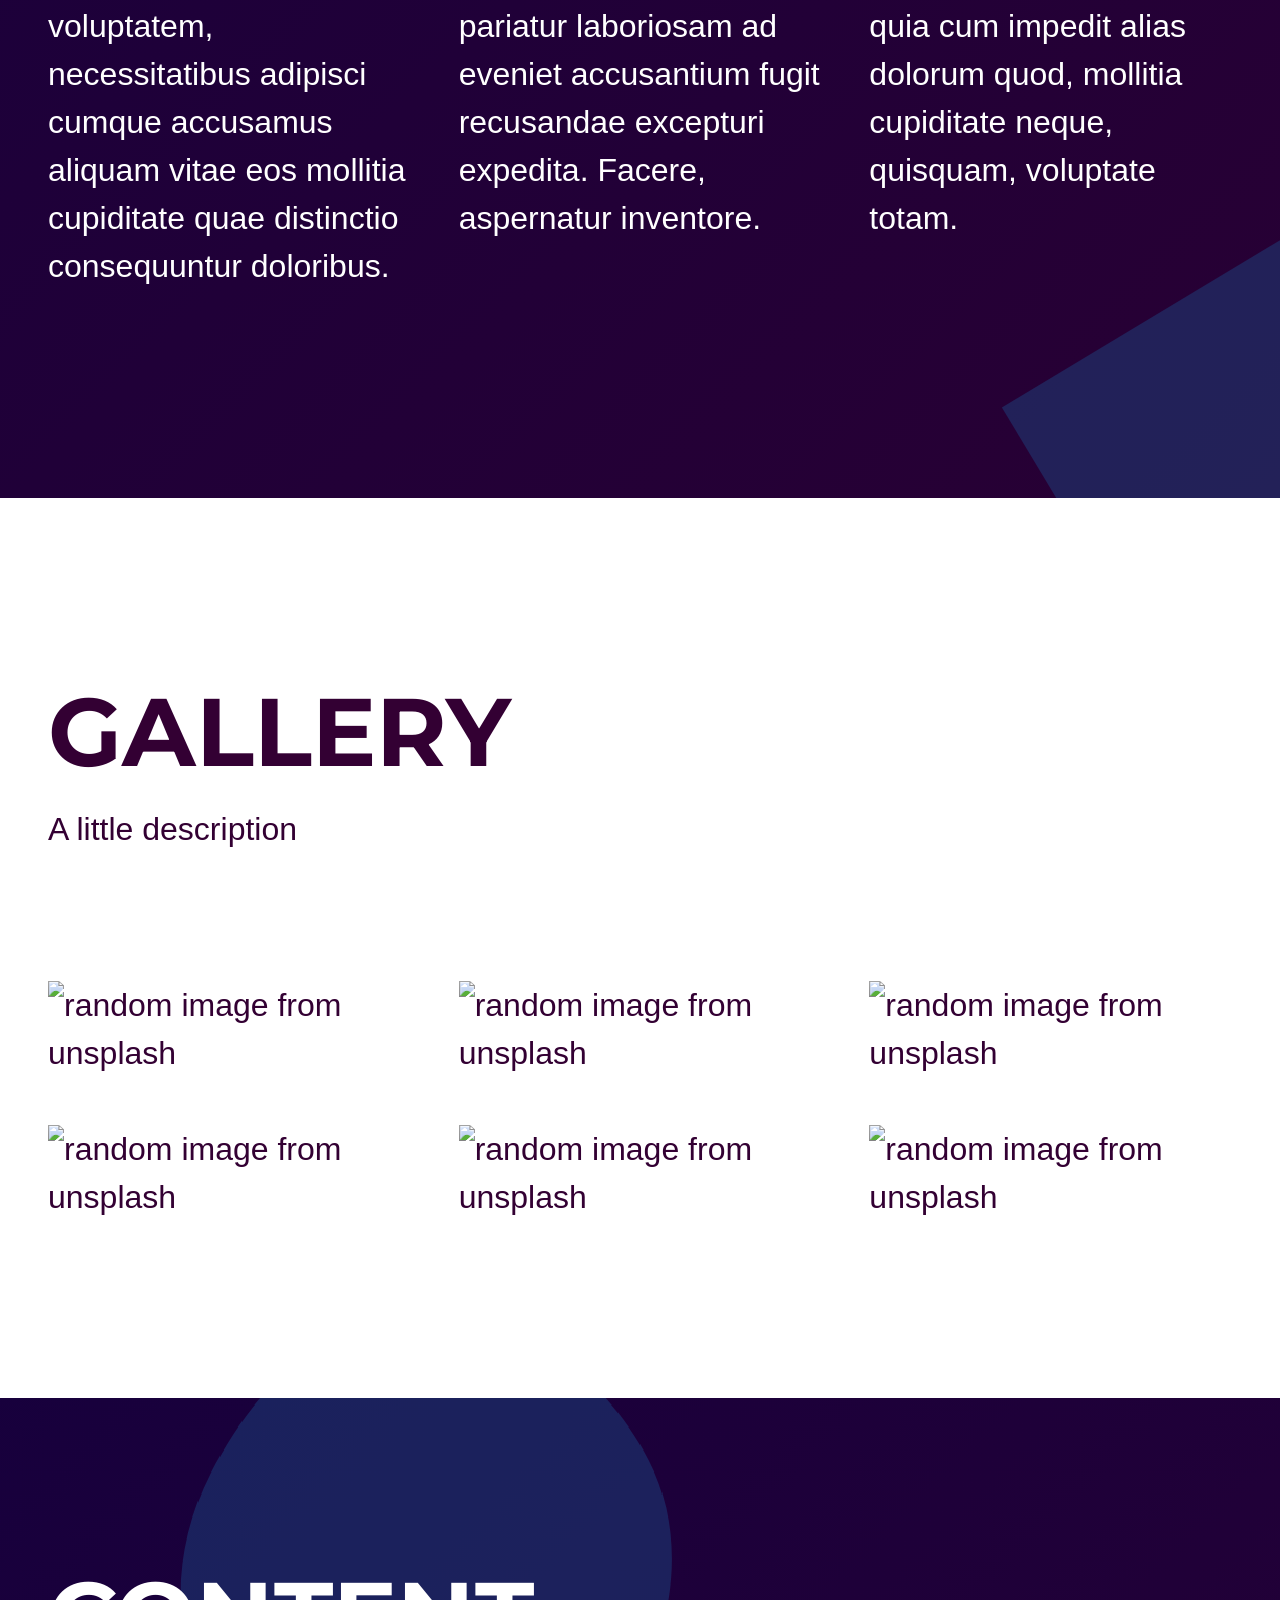
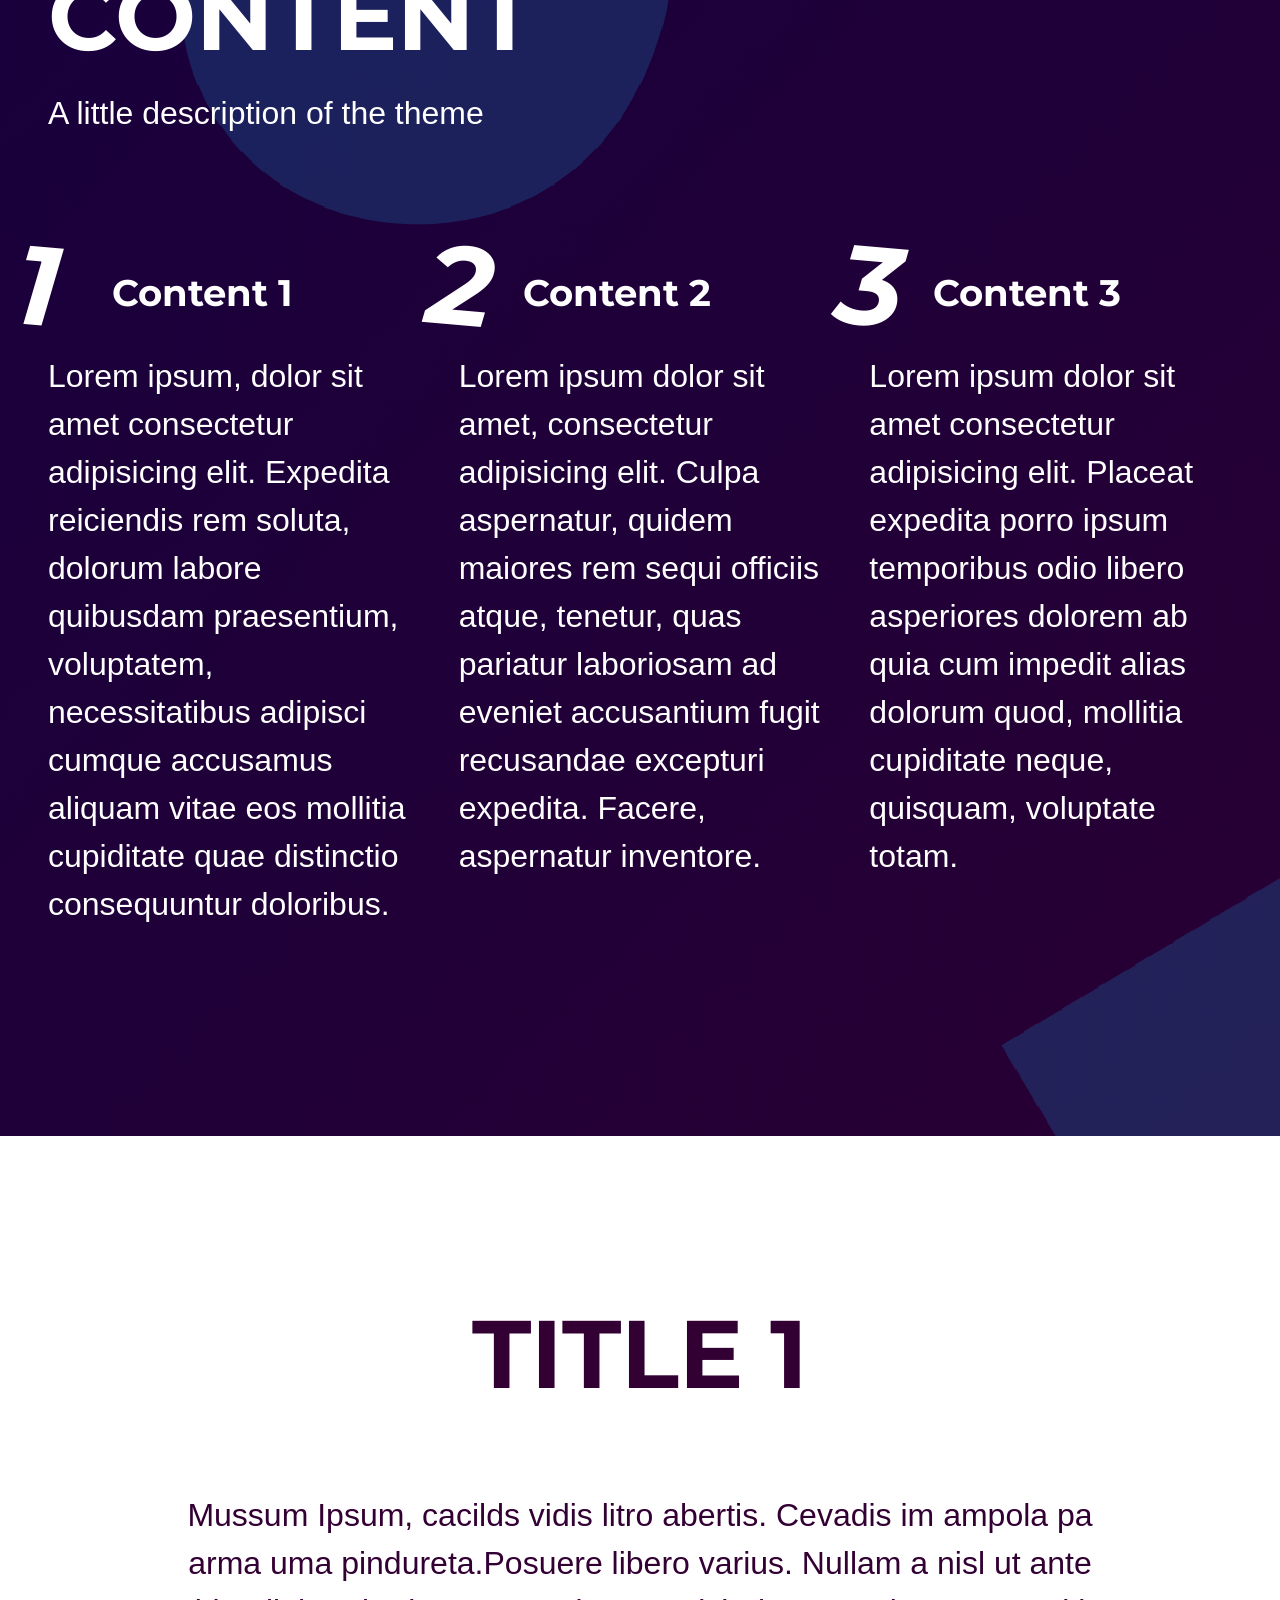
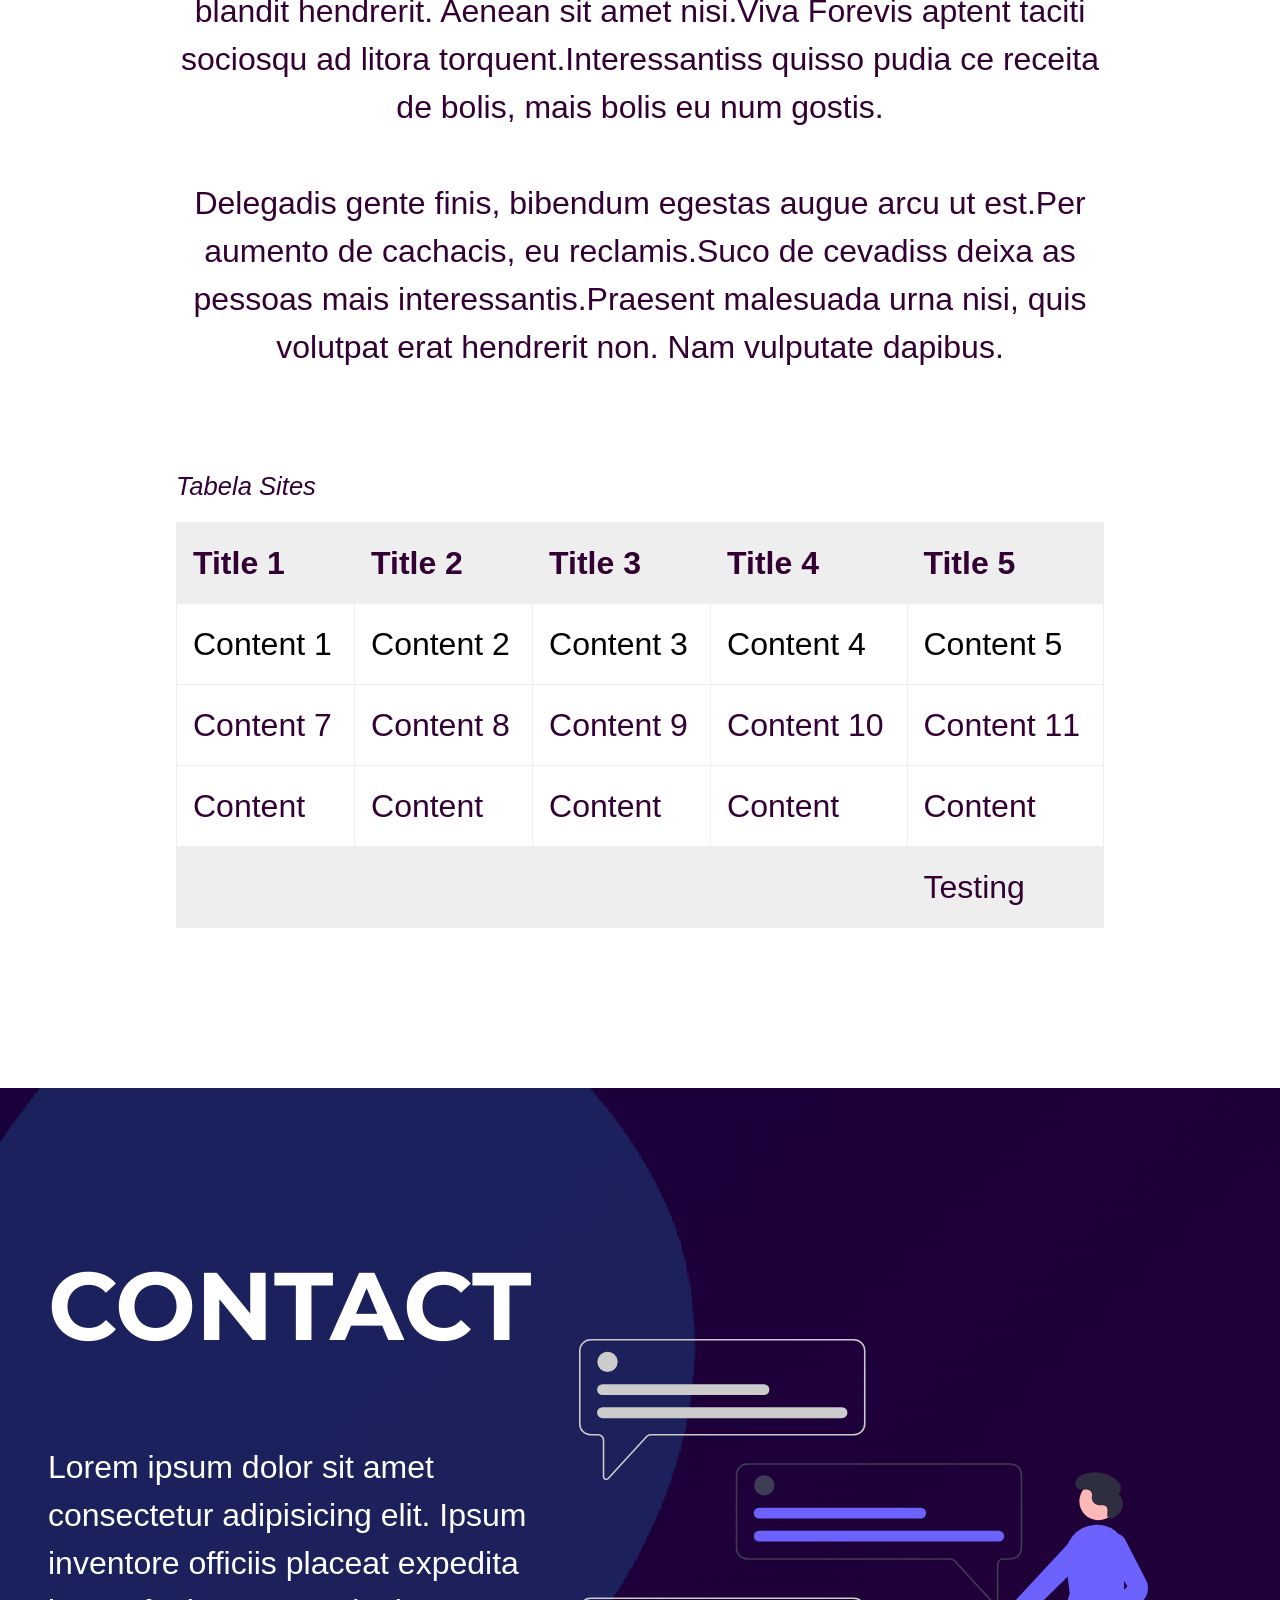
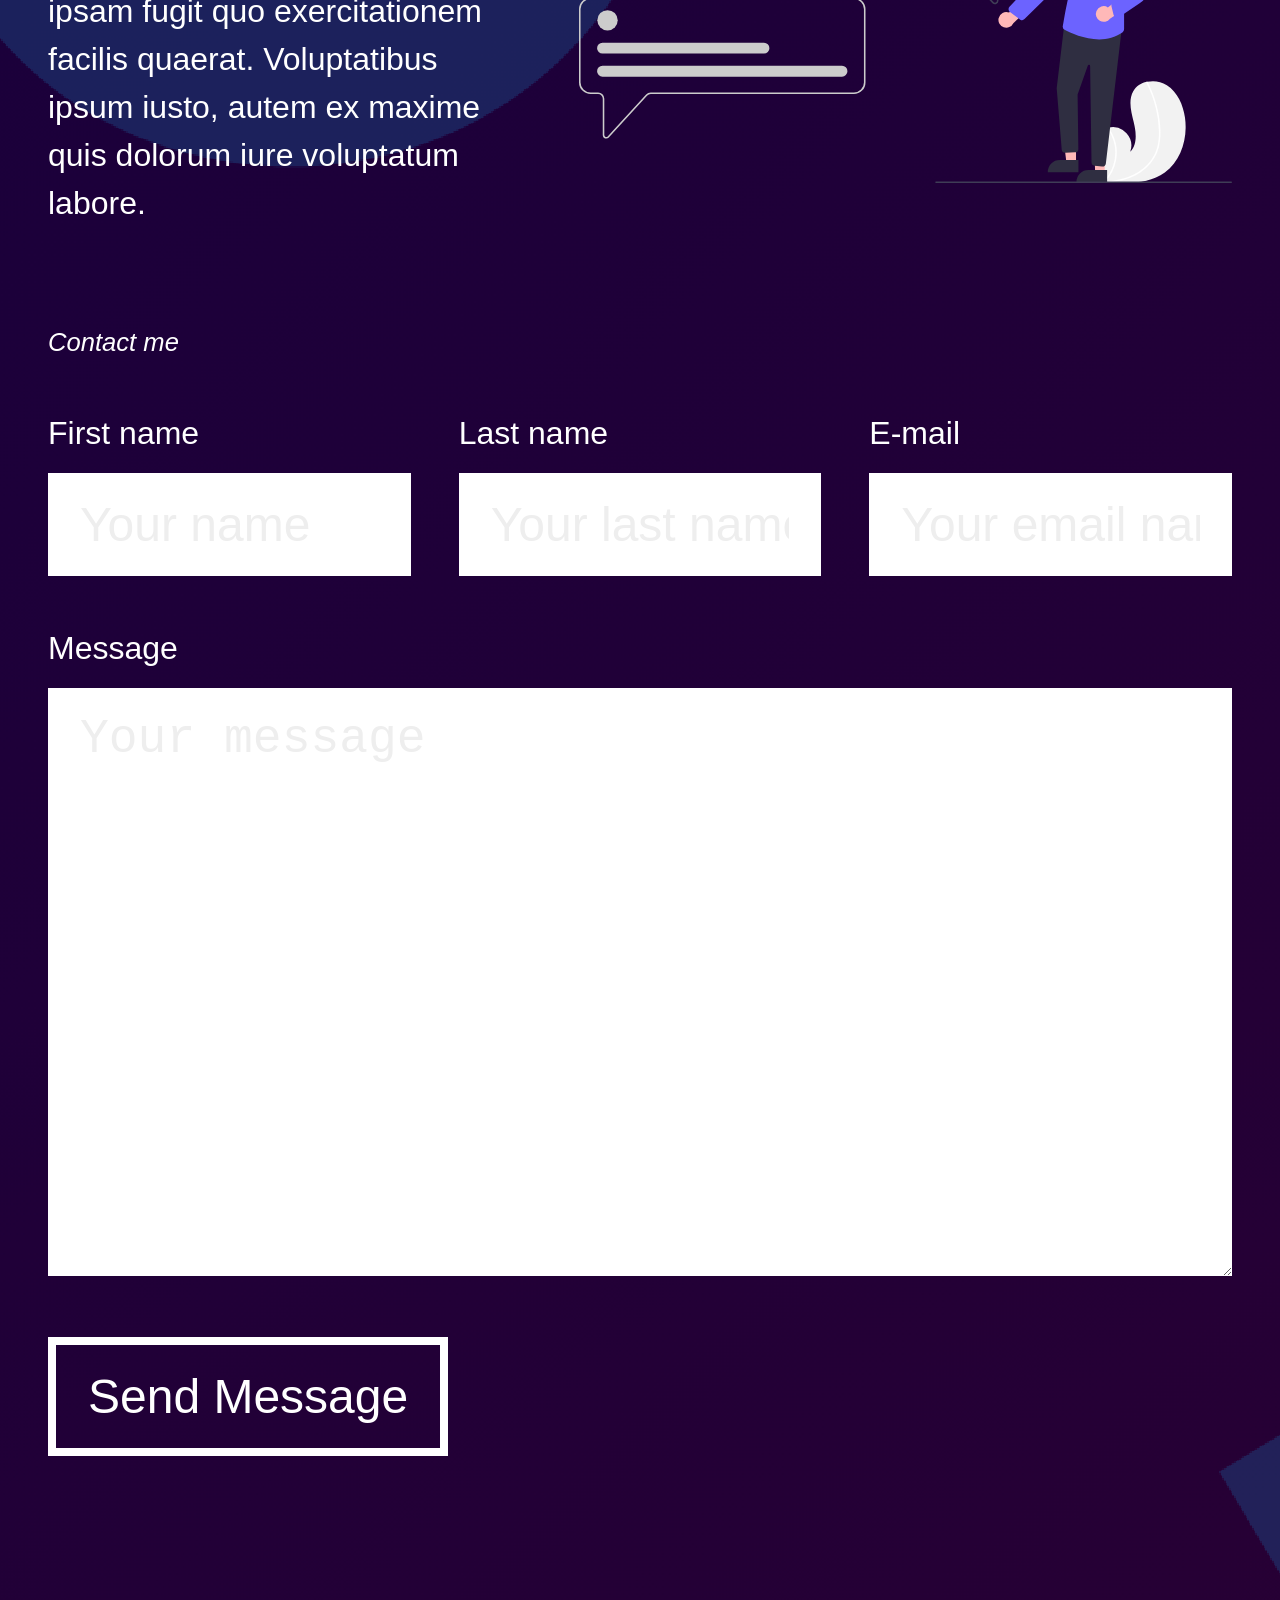
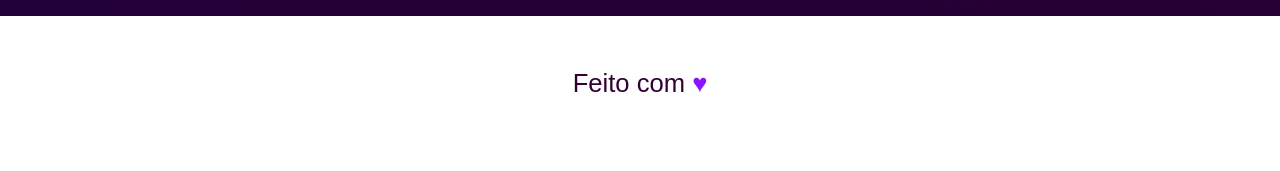
==== commit e2e65f6e: "title-Icon and generic content" ====
--- a/index.html
+++ b/index.html
@@ -5,6 +5,7 @@
     <meta charset="UTF-8">
     <meta name="viewport" content="width=device-width, initial-scale=1.0">
     <title>Landing Page</title>
+    <link rel="icon" type="image/png" href="/assets/imgs/css-3.png">
     <link rel="preconnect" href="https://fonts.googleapis.com">
     <link rel="preconnect" href="https://fonts.gstatic.com" crossorigin>
     <link href="https://fonts.googleapis.com/css2?family=Montserrat:ital,wght@0,100;0,900;1,100;1,700&display=swap" rel="stylesheet">
@@ -43,10 +44,9 @@
   <section id="home" class="intro main-bg section">
     <div class="main-content intro-content">
       <div class="intro-text-content">
-        <h2 class="main-title">CSS</h2>
-        <h3 class="main-title-h3">Dando cores ao seu site</h3>
-        <p>Com o CSS, é possível criar layouts responsivos, adicionar animações,
-          definir transições suaves entre estados e personalizar completamente a aparência de um site.</p>
+        <h2 class="main-title">Title 1</h2>
+        <h3 class="main-title-h3">Subtitle with gradient</h3>
+        <p>Mussum Ipsum, cacilds vidis litro abertis. Todo mundo vê os porris que eu tomo, mas ninguém vê os tombis que eu levo!Casamentiss faiz malandris se pirulitá.</p>
       </div>
       <div class="intro-img">
         <img src="assets/imgs/javascript.svg" alt="Logo de HTML, CSS e JS.">
@@ -57,30 +57,30 @@
 
   <section id="intro" class="white-bg section">
     <div class="main-content top3-content">
-      <h2>CSS INSIGHTS</h2>
-      <p>Bem vindo ao CSS Insights, um site simples que explica um pouco sobre o CSS.</p>
-      <p>CSS (Cascading Style Sheets) é uma linguagem usada para definir a aparência e o estilo de um site. Sua importância está em permitir a criação de designs consistentes em todo o site, fornecer flexibilidade no controle visual dos elementos, separar preocupações entre estrutura e estilo, e contribuir para a acessibilidade da web. Dominar o CSS é essencial para criar sites atraentes, consistentes, adaptáveis e acessíveis.</p>
-      <p>Além disso, o CSS desempenha um papel fundamental na otimização para mecanismos de busca (SEO) e na velocidade de carregamento do site. Ao utilizar corretamente as técnicas de CSS, como a minimização de código e a compressão de arquivos, é possível reduzir o tamanho dos arquivos CSS, resultando em tempos de carregamento mais rápidos. Isso é crucial para proporcionar uma experiência positiva aos usuários, garantindo que eles não abandonem o site devido a longos tempos de carregamento</p>
+      <h2>Title 1</h2>
+      <p>Paragrafinho Ipsum cacilds vidis litro abertis. Todo mundo vê os porris que eu tomo</p>
+      <p>Delegadis gente finis, bibendum egestas augue arcu ut est.Per aumento de cachacis, eu reclamis.Suco de cevadiss deixa as pessoas mais interessantis.Praesent malesuada urna nisi, quis volutpat erat hendrerit non. Nam vulputate dapibus.</p>
+      <p>Aenean aliquam molestie leo, vitae iaculis nisl.Mauris nec dolor in eros commodo tempor. Aenean aliquam molestie leo, vitae iaculis nisl.Casamentiss faiz malandris se pirulitá.Copo furadis é disculpa de bebadis, arcu quam euismod magna.Si u mundo tá muito paradis? Toma um mé que o mundo vai girarzis!Manduma pindureta quium dia nois paga.Não sou faixa preta cumpadi, sou preto inteiris, inteiris.Copo furadis é disculpa de bebadis, arcu quam euismod magna.</p>
     </div>
   </section>
 
   <section id="grid-one" class="grid-one main-bg section">
     <div class="main-content grid-one-content">
       <h2 class="grid-main-heading">Content</h2>
-      <p class="grid-description">Principais tópicos sobre CSS</p>
+      <p class="grid-description">Subtitle of content</p>
 
       <div class="grid">
         <article>
-          <h3>Seletores CSS</h3>
-          <p>Os seletores permitem direcionar elementos específicos em uma página HTML para aplicar estilos. Alguns dos seletores mais comuns são o seletor de classe (.classe), seletor de ID (#id), seletor de tipo (elemento) e seletor de descendência (elemento pai elemento filho).</p>
-        </article>
-        <article>
-          <h3>Propriedades CSS</h3>
-          <p> As propriedades CSS são usadas para definir estilos e aparências dos elementos. Alguns exemplos de propriedades importantes incluem color (cor do texto), background-color (cor de fundo), font-size (tamanho da fonte) e margin (margem externa).</p>
-        </article>
-        <article>
-          <h3>Pseudoclasses e Pseudoelementos</h3>
-          <p>Pseudoclasses e pseudoelementos permitem aplicar estilos a elementos específicos com base em estados ou posições. Alguns exemplos incluem :hover (quando o mouse passa por cima do elemento), :active (quando o elemento está sendo clicado) e ::before (criação de elementos antes do conteúdo do elemento).</p>
+          <h3>Content 1</h3>
+          <p>Lorem ipsum, dolor sit amet consectetur adipisicing elit. Expedita reiciendis rem soluta, dolorum labore quibusdam praesentium, voluptatem, necessitatibus adipisci cumque accusamus aliquam vitae eos mollitia cupiditate quae distinctio consequuntur doloribus.</p>
+        </article>
+        <article>
+          <h3>Content 2</h3>
+          <p>Lorem ipsum dolor sit amet, consectetur adipisicing elit. Culpa aspernatur, quidem maiores rem sequi officiis atque, tenetur, quas pariatur laboriosam ad eveniet accusantium fugit recusandae excepturi expedita. Facere, aspernatur inventore.</p>
+        </article>
+        <article>
+          <h3>Content 3</h3>
+          <p>Lorem ipsum dolor sit amet consectetur adipisicing elit. Placeat expedita porro ipsum temporibus odio libero asperiores dolorem ab quia cum impedit alias dolorum quod, mollitia cupiditate neque, quisquam, voluptate totam.</p>
         </article>
       </div>
     </div>
@@ -89,7 +89,7 @@
   <section id="gallery" class="grid-one white-bg section">
     <div class="main-content grid-one-content">
       <h2 class="grid-main-heading">Gallery</h2>
-      <p class="grid-description">Uma breve descrição</p>
+      <p class="grid-description">A little description</p>
 
       <div class="grid">
         <div class="gallery-img">
@@ -117,20 +117,20 @@
   <section id="grid-two" class="grid-one main-bg section">
     <div class="main-content grid-one-content">
       <h2 class="grid-main-heading">CONTENT</h2>
-      <p class="grid-description">Principais tópicos sobre posicionamento no CSS</p>
+      <p class="grid-description">A little description of the theme</p>
 
       <div class="grid">
         <article>
-          <h3>Box Model</h3>
-          <p>O modelo de caixa é um conceito central no CSS que define como os elementos HTML são renderizados. Ele consiste em conteúdo, preenchimento, borda e margem. Compreender o box model é crucial para controlar o layout e o posicionamento dos elementos.</p>
-        </article>
-        <article>
-          <h3>Layouts Responsivos</h3>
-          <p>Com a crescente variedade de dispositivos e tamanhos de tela, é essencial criar layouts responsivos que se adaptem a diferentes dispositivos. Isso pode ser alcançado por meio de técnicas como media queries e flexbox/grid layouts.</p>
-        </article>
-        <article>
-          <h3>Posicionamento e Layout</h3>
-          <p>O CSS oferece várias opções de posicionamento e layout, como position (posição), float (flutuante), display (exibição) e as técnicas mais recentes, como flexbox e grid layouts.</p>
+          <h3>Content 1</h3>
+          <p>Lorem ipsum, dolor sit amet consectetur adipisicing elit. Expedita reiciendis rem soluta, dolorum labore quibusdam praesentium, voluptatem, necessitatibus adipisci cumque accusamus aliquam vitae eos mollitia cupiditate quae distinctio consequuntur doloribus.</p>
+        </article>
+        <article>
+          <h3>Content 2</h3>
+          <p>Lorem ipsum dolor sit amet, consectetur adipisicing elit. Culpa aspernatur, quidem maiores rem sequi officiis atque, tenetur, quas pariatur laboriosam ad eveniet accusantium fugit recusandae excepturi expedita. Facere, aspernatur inventore.</p>
+        </article>
+        <article>
+          <h3>Content 3</h3>
+          <p>Lorem ipsum dolor sit amet consectetur adipisicing elit. Placeat expedita porro ipsum temporibus odio libero asperiores dolorem ab quia cum impedit alias dolorum quod, mollitia cupiditate neque, quisquam, voluptate totam.</p>
         </article>
       </div>
     </div>
@@ -138,10 +138,10 @@
 
   <section id="pricing" class="white-bg section">
     <div class="main-content top3-content">
-      <h2>Tooltips</h2>
-
-      <p>Existem diversos sites que são ótimas ferramentas para ajudar no aprendizado de CSS. Esses sites oferecem tutoriais, documentação, exemplos de código e exercícios práticos que permitem aos iniciantes aprender os conceitos básicos e aos usuários mais avançados aprimorar suas habilidades.</p>
-      <p>Além disso, muitos sites possuem fóruns e comunidades online onde é possível interagir com outros estudantes e profissionais, compartilhar dúvidas e obter feedback. Com esses recursos, é possível aprender CSS de forma autodidata, aprimorar suas técnicas e acompanhar as últimas tendências do design web.</p>
+      <h2>Title 1</h2>
+
+      <p>Mussum Ipsum, cacilds vidis litro abertis. Cevadis im ampola pa arma uma pindureta.Posuere libero varius. Nullam a nisl ut ante blandit hendrerit. Aenean sit amet nisi.Viva Forevis aptent taciti sociosqu ad litora torquent.Interessantiss quisso pudia ce receita de bolis, mais bolis eu num gostis.</p>
+      <p>Delegadis gente finis, bibendum egestas augue arcu ut est.Per aumento de cachacis, eu reclamis.Suco de cevadiss deixa as pessoas mais interessantis.Praesent malesuada urna nisi, quis volutpat erat hendrerit non. Nam vulputate dapibus.</p>
       <br>
 
       <div class="responsive-table">
@@ -158,25 +158,25 @@
 
           <tbody>
             <tr>
-              <td><a class="table-link" rel="nofollow" target="_blank" href="https://www.w3schools.com/css/">W3Schools</a></td>
-              <td><a class="table-link" rel="nofollow" target="_blank" href=" https://developer.mozilla.org/pt-BR/docs/Web/CSS">MDN-CSS</a></td>
-              <td><a class="table-link" rel="nofollow" target="_blank" href=" https://css-tricks.com/">CSS-Tricks</a></td>
-              <td><a class="table-link" rel="nofollow" target="_blank" href="https://gridbyexample.com/">CSS-Example</a></td>
-              <td><a class="table-link" rel="nofollow" target="_blank" href="https://www.codecademy.com/learn/learn-css">Codecademy</a></td>
-            </tr>
-            <tr>
-              <td>Content 1</td>
-              <td>Content 2</td>
-              <td>Content 3</td>
-              <td>Content 4</td>
-              <td>Content 5</td>
-            </tr>
-            <tr>
-              <td>Content 1</td>
-              <td>Content 2</td>
-              <td>Content 3</td>
-              <td>Content 4</td>
-              <td>Content 5</td>
+              <td><a class="table-link" rel="nofollow" target="_blank" href="#">Content 1</a></td>
+              <td><a class="table-link" rel="nofollow" target="_blank" href="#">Content 2</a></td>
+              <td><a class="table-link" rel="nofollow" target="_blank" href="#">Content 3</a></td>
+              <td><a class="table-link" rel="nofollow" target="_blank" href="#">Content 4</a></td>
+              <td><a class="table-link" rel="nofollow" target="_blank" href="#">Content 5</a></td>
+            </tr>
+            <tr>
+              <td>Content 7</td>
+              <td>Content 8</td>
+              <td>Content 9</td>
+              <td>Content 10</td>
+              <td>Content 11</td>
+            </tr>
+            <tr>
+              <td>Content</td>
+              <td>Content</td>
+              <td>Content</td>
+              <td>Content</td>
+              <td>Content</td>
             </tr>
           </tbody>
 
@@ -186,7 +186,7 @@
               <td></td>
               <td></td>
               <td></td>
-              <td>Testando</td>
+              <td>Testing</td>
             </tr>
           </tfoot>
         </table>
@@ -198,7 +198,7 @@
     <div class="main-content intro-content">
       <div class="intro-text-content">
         <h2>Contact</h2>
-        <p>Entre em contato conosco para obter mais informações, esclarecer dúvidas ou compartilhar feedback. Valorizamos o contato direto com nossos visitantes e estamos prontos para ajudar no que for necessário. Preencha o formulário abaixo com seus dados e mensagem, e entraremos em contato o mais breve possível. Estamos ansiosos para ouvir de você e proporcionar a melhor experiência possível.</p>
+        <p>Lorem ipsum dolor sit amet consectetur adipisicing elit. Ipsum inventore officiis placeat expedita ipsam fugit quo exercitationem facilis quaerat. Voluptatibus ipsum iusto, autem ex maxime quis dolorum iure voluptatum labore.</p>
       </div>
       <div class="intro-img">
         <img src="assets/imgs/contact.svg" alt="Logo de HTML, CSS e JS.">
